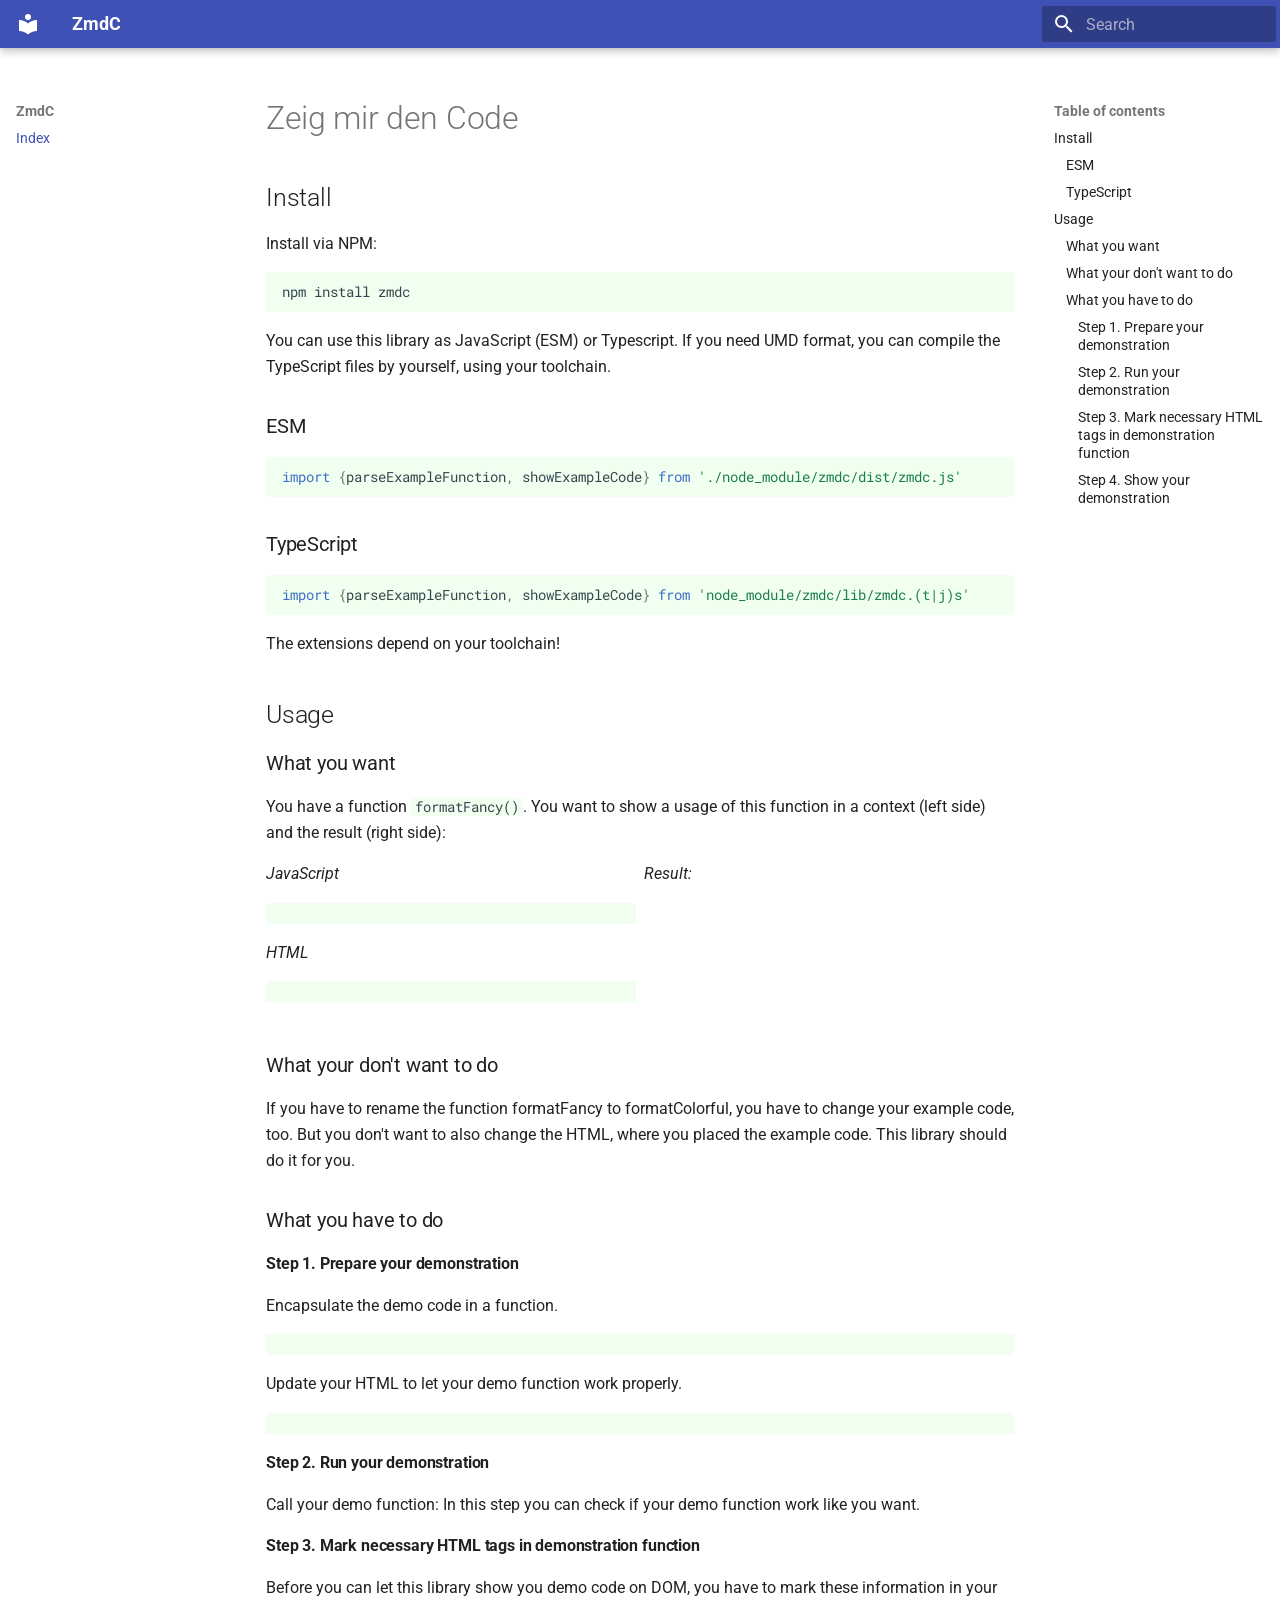
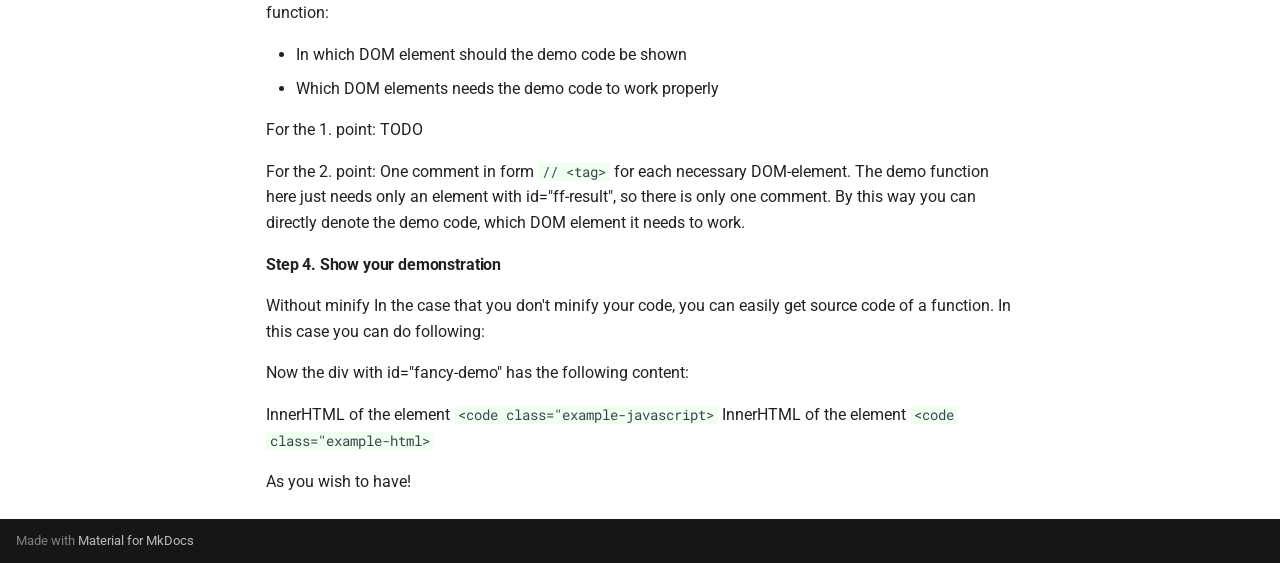
==== index.html @ 742b4454 "auto commit" ====
<!doctype html>
<html lang="en" class="no-js">
  <head>
    
      <meta charset="utf-8">
      <meta name="viewport" content="width=device-width,initial-scale=1">
      
      
      
      
      
      
      <link rel="icon" href="favicon.svg">
      <meta name="generator" content="mkdocs-1.6.1, mkdocs-material-9.5.42">
    
    
      
        <title>ZmdC</title>
      
    
    
      <link rel="stylesheet" href="assets/stylesheets/main.0253249f.min.css">
      
      


    
    
      
    
    
      
        
        
        <link rel="preconnect" href="https://fonts.gstatic.com" crossorigin>
        <link rel="stylesheet" href="https://fonts.googleapis.com/css?family=Roboto:300,300i,400,400i,700,700i%7CRoboto+Mono:400,400i,700,700i&display=fallback">
        <style>:root{--md-text-font:"Roboto";--md-code-font:"Roboto Mono"}</style>
      
    
    
      <link rel="stylesheet" href="demo/demo.css">
    
      <link rel="stylesheet" href="static/extra.css">
    
    <script>__md_scope=new URL(".",location),__md_hash=e=>[...e].reduce(((e,_)=>(e<<5)-e+_.charCodeAt(0)),0),__md_get=(e,_=localStorage,t=__md_scope)=>JSON.parse(_.getItem(t.pathname+"."+e)),__md_set=(e,_,t=localStorage,a=__md_scope)=>{try{t.setItem(a.pathname+"."+e,JSON.stringify(_))}catch(e){}}</script>
    
      

    
    
    
  </head>
  
  
    <body dir="ltr">
  
    
    <input class="md-toggle" data-md-toggle="drawer" type="checkbox" id="__drawer" autocomplete="off">
    <input class="md-toggle" data-md-toggle="search" type="checkbox" id="__search" autocomplete="off">
    <label class="md-overlay" for="__drawer"></label>
    <div data-md-component="skip">
      
        
        <a href="#zeig-mir-den-code" class="md-skip">
          Skip to content
        </a>
      
    </div>
    <div data-md-component="announce">
      
    </div>
    
    
      

  

<header class="md-header md-header--shadow" data-md-component="header">
  <nav class="md-header__inner md-grid" aria-label="Header">
    <a href="." title="ZmdC" class="md-header__button md-logo" aria-label="ZmdC" data-md-component="logo">
      
  
  <svg xmlns="http://www.w3.org/2000/svg" viewBox="0 0 24 24"><path d="M12 8a3 3 0 0 0 3-3 3 3 0 0 0-3-3 3 3 0 0 0-3 3 3 3 0 0 0 3 3m0 3.54C9.64 9.35 6.5 8 3 8v11c3.5 0 6.64 1.35 9 3.54 2.36-2.19 5.5-3.54 9-3.54V8c-3.5 0-6.64 1.35-9 3.54"/></svg>

    </a>
    <label class="md-header__button md-icon" for="__drawer">
      
      <svg xmlns="http://www.w3.org/2000/svg" viewBox="0 0 24 24"><path d="M3 6h18v2H3zm0 5h18v2H3zm0 5h18v2H3z"/></svg>
    </label>
    <div class="md-header__title" data-md-component="header-title">
      <div class="md-header__ellipsis">
        <div class="md-header__topic">
          <span class="md-ellipsis">
            ZmdC
          </span>
        </div>
        <div class="md-header__topic" data-md-component="header-topic">
          <span class="md-ellipsis">
            
              Index
            
          </span>
        </div>
      </div>
    </div>
    
    
      <script>var palette=__md_get("__palette");if(palette&&palette.color){if("(prefers-color-scheme)"===palette.color.media){var media=matchMedia("(prefers-color-scheme: light)"),input=document.querySelector(media.matches?"[data-md-color-media='(prefers-color-scheme: light)']":"[data-md-color-media='(prefers-color-scheme: dark)']");palette.color.media=input.getAttribute("data-md-color-media"),palette.color.scheme=input.getAttribute("data-md-color-scheme"),palette.color.primary=input.getAttribute("data-md-color-primary"),palette.color.accent=input.getAttribute("data-md-color-accent")}for(var[key,value]of Object.entries(palette.color))document.body.setAttribute("data-md-color-"+key,value)}</script>
    
    
    
      <label class="md-header__button md-icon" for="__search">
        
        <svg xmlns="http://www.w3.org/2000/svg" viewBox="0 0 24 24"><path d="M9.5 3A6.5 6.5 0 0 1 16 9.5c0 1.61-.59 3.09-1.56 4.23l.27.27h.79l5 5-1.5 1.5-5-5v-.79l-.27-.27A6.52 6.52 0 0 1 9.5 16 6.5 6.5 0 0 1 3 9.5 6.5 6.5 0 0 1 9.5 3m0 2C7 5 5 7 5 9.5S7 14 9.5 14 14 12 14 9.5 12 5 9.5 5"/></svg>
      </label>
      <div class="md-search" data-md-component="search" role="dialog">
  <label class="md-search__overlay" for="__search"></label>
  <div class="md-search__inner" role="search">
    <form class="md-search__form" name="search">
      <input type="text" class="md-search__input" name="query" aria-label="Search" placeholder="Search" autocapitalize="off" autocorrect="off" autocomplete="off" spellcheck="false" data-md-component="search-query" required>
      <label class="md-search__icon md-icon" for="__search">
        
        <svg xmlns="http://www.w3.org/2000/svg" viewBox="0 0 24 24"><path d="M9.5 3A6.5 6.5 0 0 1 16 9.5c0 1.61-.59 3.09-1.56 4.23l.27.27h.79l5 5-1.5 1.5-5-5v-.79l-.27-.27A6.52 6.52 0 0 1 9.5 16 6.5 6.5 0 0 1 3 9.5 6.5 6.5 0 0 1 9.5 3m0 2C7 5 5 7 5 9.5S7 14 9.5 14 14 12 14 9.5 12 5 9.5 5"/></svg>
        
        <svg xmlns="http://www.w3.org/2000/svg" viewBox="0 0 24 24"><path d="M20 11v2H8l5.5 5.5-1.42 1.42L4.16 12l7.92-7.92L13.5 5.5 8 11z"/></svg>
      </label>
      <nav class="md-search__options" aria-label="Search">
        
        <button type="reset" class="md-search__icon md-icon" title="Clear" aria-label="Clear" tabindex="-1">
          
          <svg xmlns="http://www.w3.org/2000/svg" viewBox="0 0 24 24"><path d="M19 6.41 17.59 5 12 10.59 6.41 5 5 6.41 10.59 12 5 17.59 6.41 19 12 13.41 17.59 19 19 17.59 13.41 12z"/></svg>
        </button>
      </nav>
      
    </form>
    <div class="md-search__output">
      <div class="md-search__scrollwrap" tabindex="0" data-md-scrollfix>
        <div class="md-search-result" data-md-component="search-result">
          <div class="md-search-result__meta">
            Initializing search
          </div>
          <ol class="md-search-result__list" role="presentation"></ol>
        </div>
      </div>
    </div>
  </div>
</div>
    
    
  </nav>
  
</header>
    
    <div class="md-container" data-md-component="container">
      
      
        
          
        
      
      <main class="md-main" data-md-component="main">
        <div class="md-main__inner md-grid">
          
            
              
              <div class="md-sidebar md-sidebar--primary" data-md-component="sidebar" data-md-type="navigation" >
                <div class="md-sidebar__scrollwrap">
                  <div class="md-sidebar__inner">
                    



<nav class="md-nav md-nav--primary" aria-label="Navigation" data-md-level="0">
  <label class="md-nav__title" for="__drawer">
    <a href="." title="ZmdC" class="md-nav__button md-logo" aria-label="ZmdC" data-md-component="logo">
      
  
  <svg xmlns="http://www.w3.org/2000/svg" viewBox="0 0 24 24"><path d="M12 8a3 3 0 0 0 3-3 3 3 0 0 0-3-3 3 3 0 0 0-3 3 3 3 0 0 0 3 3m0 3.54C9.64 9.35 6.5 8 3 8v11c3.5 0 6.64 1.35 9 3.54 2.36-2.19 5.5-3.54 9-3.54V8c-3.5 0-6.64 1.35-9 3.54"/></svg>

    </a>
    ZmdC
  </label>
  
  <ul class="md-nav__list" data-md-scrollfix>
    
      
      
  
  
    
  
  
  
    <li class="md-nav__item md-nav__item--active">
      
      <input class="md-nav__toggle md-toggle" type="checkbox" id="__toc">
      
      
        
      
      
        <label class="md-nav__link md-nav__link--active" for="__toc">
          
  
  <span class="md-ellipsis">
    Index
  </span>
  

          <span class="md-nav__icon md-icon"></span>
        </label>
      
      <a href="." class="md-nav__link md-nav__link--active">
        
  
  <span class="md-ellipsis">
    Index
  </span>
  

      </a>
      
        

<nav class="md-nav md-nav--secondary" aria-label="Table of contents">
  
  
  
    
  
  
    <label class="md-nav__title" for="__toc">
      <span class="md-nav__icon md-icon"></span>
      Table of contents
    </label>
    <ul class="md-nav__list" data-md-component="toc" data-md-scrollfix>
      
        <li class="md-nav__item">
  <a href="#install" class="md-nav__link">
    <span class="md-ellipsis">
      Install
    </span>
  </a>
  
    <nav class="md-nav" aria-label="Install">
      <ul class="md-nav__list">
        
          <li class="md-nav__item">
  <a href="#esm" class="md-nav__link">
    <span class="md-ellipsis">
      ESM
    </span>
  </a>
  
</li>
        
          <li class="md-nav__item">
  <a href="#typescript" class="md-nav__link">
    <span class="md-ellipsis">
      TypeScript
    </span>
  </a>
  
</li>
        
      </ul>
    </nav>
  
</li>
      
        <li class="md-nav__item">
  <a href="#usage" class="md-nav__link">
    <span class="md-ellipsis">
      Usage
    </span>
  </a>
  
    <nav class="md-nav" aria-label="Usage">
      <ul class="md-nav__list">
        
          <li class="md-nav__item">
  <a href="#what-you-want" class="md-nav__link">
    <span class="md-ellipsis">
      What you want
    </span>
  </a>
  
</li>
        
          <li class="md-nav__item">
  <a href="#what-your-dont-want-to-do" class="md-nav__link">
    <span class="md-ellipsis">
      What your don't want to do
    </span>
  </a>
  
</li>
        
          <li class="md-nav__item">
  <a href="#what-you-have-to-do" class="md-nav__link">
    <span class="md-ellipsis">
      What you have to do
    </span>
  </a>
  
    <nav class="md-nav" aria-label="What you have to do">
      <ul class="md-nav__list">
        
          <li class="md-nav__item">
  <a href="#step-1-prepare-your-demonstration" class="md-nav__link">
    <span class="md-ellipsis">
      Step 1. Prepare your demonstration
    </span>
  </a>
  
</li>
        
          <li class="md-nav__item">
  <a href="#step-2-run-your-demonstration" class="md-nav__link">
    <span class="md-ellipsis">
      Step 2. Run your demonstration
    </span>
  </a>
  
</li>
        
          <li class="md-nav__item">
  <a href="#step-3-mark-necessary-html-tags-in-demonstration-function" class="md-nav__link">
    <span class="md-ellipsis">
      Step 3. Mark necessary HTML tags in demonstration function
    </span>
  </a>
  
</li>
        
          <li class="md-nav__item">
  <a href="#step-4-show-your-demonstration" class="md-nav__link">
    <span class="md-ellipsis">
      Step 4. Show your demonstration
    </span>
  </a>
  
</li>
        
      </ul>
    </nav>
  
</li>
        
      </ul>
    </nav>
  
</li>
      
    </ul>
  
</nav>
      
    </li>
  

    
  </ul>
</nav>
                  </div>
                </div>
              </div>
            
            
              
              <div class="md-sidebar md-sidebar--secondary" data-md-component="sidebar" data-md-type="toc" >
                <div class="md-sidebar__scrollwrap">
                  <div class="md-sidebar__inner">
                    

<nav class="md-nav md-nav--secondary" aria-label="Table of contents">
  
  
  
    
  
  
    <label class="md-nav__title" for="__toc">
      <span class="md-nav__icon md-icon"></span>
      Table of contents
    </label>
    <ul class="md-nav__list" data-md-component="toc" data-md-scrollfix>
      
        <li class="md-nav__item">
  <a href="#install" class="md-nav__link">
    <span class="md-ellipsis">
      Install
    </span>
  </a>
  
    <nav class="md-nav" aria-label="Install">
      <ul class="md-nav__list">
        
          <li class="md-nav__item">
  <a href="#esm" class="md-nav__link">
    <span class="md-ellipsis">
      ESM
    </span>
  </a>
  
</li>
        
          <li class="md-nav__item">
  <a href="#typescript" class="md-nav__link">
    <span class="md-ellipsis">
      TypeScript
    </span>
  </a>
  
</li>
        
      </ul>
    </nav>
  
</li>
      
        <li class="md-nav__item">
  <a href="#usage" class="md-nav__link">
    <span class="md-ellipsis">
      Usage
    </span>
  </a>
  
    <nav class="md-nav" aria-label="Usage">
      <ul class="md-nav__list">
        
          <li class="md-nav__item">
  <a href="#what-you-want" class="md-nav__link">
    <span class="md-ellipsis">
      What you want
    </span>
  </a>
  
</li>
        
          <li class="md-nav__item">
  <a href="#what-your-dont-want-to-do" class="md-nav__link">
    <span class="md-ellipsis">
      What your don't want to do
    </span>
  </a>
  
</li>
        
          <li class="md-nav__item">
  <a href="#what-you-have-to-do" class="md-nav__link">
    <span class="md-ellipsis">
      What you have to do
    </span>
  </a>
  
    <nav class="md-nav" aria-label="What you have to do">
      <ul class="md-nav__list">
        
          <li class="md-nav__item">
  <a href="#step-1-prepare-your-demonstration" class="md-nav__link">
    <span class="md-ellipsis">
      Step 1. Prepare your demonstration
    </span>
  </a>
  
</li>
        
          <li class="md-nav__item">
  <a href="#step-2-run-your-demonstration" class="md-nav__link">
    <span class="md-ellipsis">
      Step 2. Run your demonstration
    </span>
  </a>
  
</li>
        
          <li class="md-nav__item">
  <a href="#step-3-mark-necessary-html-tags-in-demonstration-function" class="md-nav__link">
    <span class="md-ellipsis">
      Step 3. Mark necessary HTML tags in demonstration function
    </span>
  </a>
  
</li>
        
          <li class="md-nav__item">
  <a href="#step-4-show-your-demonstration" class="md-nav__link">
    <span class="md-ellipsis">
      Step 4. Show your demonstration
    </span>
  </a>
  
</li>
        
      </ul>
    </nav>
  
</li>
        
      </ul>
    </nav>
  
</li>
      
    </ul>
  
</nav>
                  </div>
                </div>
              </div>
            
          
          
            <div class="md-content" data-md-component="content">
              <article class="md-content__inner md-typeset">
                
                  


<h1 id="zeig-mir-den-code">Zeig mir den Code<a class="headerlink" href="#zeig-mir-den-code" title="Permanent link">#</a></h1>
<h2 id="install">Install<a class="headerlink" href="#install" title="Permanent link">#</a></h2>
<p>Install via NPM:</p>
<div class="highlight"><pre><span></span><code><a id="__codelineno-0-1" name="__codelineno-0-1" href="#__codelineno-0-1"></a>npm<span class="w"> </span>install<span class="w"> </span>zmdc
</code></pre></div>
<p>You can use this library as JavaScript (ESM) or Typescript. 
If you need UMD format, you can compile the TypeScript files by yourself, using your toolchain.</p>
<h3 id="esm">ESM<a class="headerlink" href="#esm" title="Permanent link">#</a></h3>
<div class="highlight"><pre><span></span><code><a id="__codelineno-1-1" name="__codelineno-1-1" href="#__codelineno-1-1"></a><span class="k">import</span><span class="w"> </span><span class="p">{</span><span class="nx">parseExampleFunction</span><span class="p">,</span><span class="w"> </span><span class="nx">showExampleCode</span><span class="p">}</span><span class="w"> </span><span class="kr">from</span><span class="w"> </span><span class="s1">&#39;./node_module/zmdc/dist/zmdc.js&#39;</span>
</code></pre></div>
<h3 id="typescript">TypeScript<a class="headerlink" href="#typescript" title="Permanent link">#</a></h3>
<div class="highlight"><pre><span></span><code><a id="__codelineno-2-1" name="__codelineno-2-1" href="#__codelineno-2-1"></a><span class="k">import</span><span class="w"> </span><span class="p">{</span><span class="nx">parseExampleFunction</span><span class="p">,</span><span class="w"> </span><span class="nx">showExampleCode</span><span class="p">}</span><span class="w"> </span><span class="kr">from</span><span class="w"> </span><span class="s1">&#39;node_module/zmdc/lib/zmdc.(t|j)s&#39;</span>
</code></pre></div>
<p>The extensions depend on your toolchain!</p>
<h2 id="usage">Usage<a class="headerlink" href="#usage" title="Permanent link">#</a></h2>
<h3 id="what-you-want">What you want<a class="headerlink" href="#what-you-want" title="Permanent link">#</a></h3>
<p>You have a function <code>formatFancy()</code>. 
You want to show a usage of this function in a context (left side) and the result (right side):</p>
<div class="grid">
    <div id="fancy-demo">
        <i>JavaScript</i>
        <pre><code class="example-javascript language-javascript"></code></pre>
        <i>HTML</i>
        <pre><code class="example-html language-html"></code></pre>
    </div>
    <div>
        <i>Result:</i>
        <span id="ff-result"></span>
    </div>    
</div>

<h3 id="what-your-dont-want-to-do">What your don't want to do<a class="headerlink" href="#what-your-dont-want-to-do" title="Permanent link">#</a></h3>
<p>If you have to rename the function formatFancy to formatColorful, you have to change your example code, too. 
But you don't want to also change the HTML, where you placed the example code. 
This library should do it for you.</p>
<h3 id="what-you-have-to-do">What you have to do<a class="headerlink" href="#what-you-have-to-do" title="Permanent link">#</a></h3>
<h4 id="step-1-prepare-your-demonstration">Step 1. Prepare your demonstration<a class="headerlink" href="#step-1-prepare-your-demonstration" title="Permanent link">#</a></h4>
<div id="dem-encapsulate">
Encapsulate the demo code in a function.
<pre><code></code></pre>

Update your HTML to let your demo function work properly.
<pre><code></code></pre>
</div>

<h4 id="step-2-run-your-demonstration">Step 2. Run your demonstration<a class="headerlink" href="#step-2-run-your-demonstration" title="Permanent link">#</a></h4>
<p>Call your demo function:
In this step you can check if your demo function work like you want.</p>
<h4 id="step-3-mark-necessary-html-tags-in-demonstration-function">Step 3. Mark necessary HTML tags in demonstration function<a class="headerlink" href="#step-3-mark-necessary-html-tags-in-demonstration-function" title="Permanent link">#</a></h4>
<p>Before you can let this library show you demo code on DOM, you have to mark these information in your function:</p>
<ul>
<li>In which DOM element should the demo code be shown</li>
<li>Which DOM elements needs the demo code to work properly</li>
</ul>
<p>For the 1. point: TODO</p>
<p>For the 2. point: One comment in form <code>// &lt;tag&gt;</code> for each necessary DOM-element. 
The demo function here just needs only an element with id="ff-result", so there is only one comment. 
By this way you can directly denote the demo code, which DOM element it needs to work.</p>
<h4 id="step-4-show-your-demonstration">Step 4. Show your demonstration<a class="headerlink" href="#step-4-show-your-demonstration" title="Permanent link">#</a></h4>
<p>Without minify In the case that you don't minify your code, you can easily get source code of a function. In this case you can do following:</p>
<p>Now the div with id="fancy-demo" has the following content:</p>
<p>InnerHTML of the element <code>&lt;code class="example-javascript&gt;</code>
InnerHTML of the element <code>&lt;code class="example-html&gt;</code></p>
<p>As you wish to have!</p>
<script src="demo/index.js" type="module"></script>












                
              </article>
            </div>
          
          
<script>var target=document.getElementById(location.hash.slice(1));target&&target.name&&(target.checked=target.name.startsWith("__tabbed_"))</script>
        </div>
        
      </main>
      
        <footer class="md-footer">
  
  <div class="md-footer-meta md-typeset">
    <div class="md-footer-meta__inner md-grid">
      <div class="md-copyright">
  
  
    Made with
    <a href="https://squidfunk.github.io/mkdocs-material/" target="_blank" rel="noopener">
      Material for MkDocs
    </a>
  
</div>
      
    </div>
  </div>
</footer>
      
    </div>
    <div class="md-dialog" data-md-component="dialog">
      <div class="md-dialog__inner md-typeset"></div>
    </div>
    
    
    <script id="__config" type="application/json">{"base": ".", "features": ["navigation.indexes"], "search": "assets/javascripts/workers/search.6ce7567c.min.js", "translations": {"clipboard.copied": "Copied to clipboard", "clipboard.copy": "Copy to clipboard", "search.result.more.one": "1 more on this page", "search.result.more.other": "# more on this page", "search.result.none": "No matching documents", "search.result.one": "1 matching document", "search.result.other": "# matching documents", "search.result.placeholder": "Type to start searching", "search.result.term.missing": "Missing", "select.version": "Select version"}}</script>
    
    
      <script src="assets/javascripts/bundle.83f73b43.min.js"></script>
      
    
  </body>
</html>
---- assets/stylesheets/main.0253249f.min.css ----
@charset "UTF-8";html{-webkit-text-size-adjust:none;-moz-text-size-adjust:none;text-size-adjust:none;box-sizing:border-box}*,:after,:before{box-sizing:inherit}@media (prefers-reduced-motion){*,:after,:before{transition:none!important}}body{margin:0}a,button,input,label{-webkit-tap-highlight-color:transparent}a{color:inherit;text-decoration:none}hr{border:0;box-sizing:initial;display:block;height:.05rem;overflow:visible;padding:0}small{font-size:80%}sub,sup{line-height:1em}img{border-style:none}table{border-collapse:initial;border-spacing:0}td,th{font-weight:400;vertical-align:top}button{background:#0000;border:0;font-family:inherit;font-size:inherit;margin:0;padding:0}input{border:0;outline:none}:root{--md-primary-fg-color:#4051b5;--md-primary-fg-color--light:#5d6cc0;--md-primary-fg-color--dark:#303fa1;--md-primary-bg-color:#fff;--md-primary-bg-color--light:#ffffffb3;--md-accent-fg-color:#526cfe;--md-accent-fg-color--transparent:#526cfe1a;--md-accent-bg-color:#fff;--md-accent-bg-color--light:#ffffffb3}[data-md-color-scheme=default]{color-scheme:light}[data-md-color-scheme=default] img[src$="#gh-dark-mode-only"],[data-md-color-scheme=default] img[src$="#only-dark"]{display:none}:root,[data-md-color-scheme=default]{--md-hue:225deg;--md-default-fg-color:#000000de;--md-default-fg-color--light:#0000008a;--md-default-fg-color--lighter:#00000052;--md-default-fg-color--lightest:#00000012;--md-default-bg-color:#fff;--md-default-bg-color--light:#ffffffb3;--md-default-bg-color--lighter:#ffffff4d;--md-default-bg-color--lightest:#ffffff1f;--md-code-fg-color:#36464e;--md-code-bg-color:#f5f5f5;--md-code-hl-color:#4287ff;--md-code-hl-color--light:#4287ff1a;--md-code-hl-number-color:#d52a2a;--md-code-hl-special-color:#db1457;--md-code-hl-function-color:#a846b9;--md-code-hl-constant-color:#6e59d9;--md-code-hl-keyword-color:#3f6ec6;--md-code-hl-string-color:#1c7d4d;--md-code-hl-name-color:var(--md-code-fg-color);--md-code-hl-operator-color:var(--md-default-fg-color--light);--md-code-hl-punctuation-color:var(--md-default-fg-color--light);--md-code-hl-comment-color:var(--md-default-fg-color--light);--md-code-hl-generic-color:var(--md-default-fg-color--light);--md-code-hl-variable-color:var(--md-default-fg-color--light);--md-typeset-color:var(--md-default-fg-color);--md-typeset-a-color:var(--md-primary-fg-color);--md-typeset-del-color:#f5503d26;--md-typeset-ins-color:#0bd57026;--md-typeset-kbd-color:#fafafa;--md-typeset-kbd-accent-color:#fff;--md-typeset-kbd-border-color:#b8b8b8;--md-typeset-mark-color:#ffff0080;--md-typeset-table-color:#0000001f;--md-typeset-table-color--light:rgba(0,0,0,.035);--md-admonition-fg-color:var(--md-default-fg-color);--md-admonition-bg-color:var(--md-default-bg-color);--md-warning-fg-color:#000000de;--md-warning-bg-color:#ff9;--md-footer-fg-color:#fff;--md-footer-fg-color--light:#ffffffb3;--md-footer-fg-color--lighter:#ffffff73;--md-footer-bg-color:#000000de;--md-footer-bg-color--dark:#00000052;--md-shadow-z1:0 0.2rem 0.5rem #0000000d,0 0 0.05rem #0000001a;--md-shadow-z2:0 0.2rem 0.5rem #0000001a,0 0 0.05rem #00000040;--md-shadow-z3:0 0.2rem 0.5rem #0003,0 0 0.05rem #00000059}.md-icon svg{fill:currentcolor;display:block;height:1.2rem;width:1.2rem}body{-webkit-font-smoothing:antialiased;-moz-osx-font-smoothing:grayscale;--md-text-font-family:var(--md-text-font,_),-apple-system,BlinkMacSystemFont,Helvetica,Arial,sans-serif;--md-code-font-family:var(--md-code-font,_),SFMono-Regular,Consolas,Menlo,monospace}aside,body,input{font-feature-settings:"kern","liga";color:var(--md-typeset-color);font-family:var(--md-text-font-family)}code,kbd,pre{font-feature-settings:"kern";font-family:var(--md-code-font-family)}:root{--md-typeset-table-sort-icon:url('data:image/svg+xml;charset=utf-8,<svg xmlns="http://www.w3.org/2000/svg" viewBox="0 0 24 24"><path d="m18 21-4-4h3V7h-3l4-4 4 4h-3v10h3M2 19v-2h10v2M2 13v-2h7v2M2 7V5h4v2z"/></svg>');--md-typeset-table-sort-icon--asc:url('data:image/svg+xml;charset=utf-8,<svg xmlns="http://www.w3.org/2000/svg" viewBox="0 0 24 24"><path d="M19 17h3l-4 4-4-4h3V3h2M2 17h10v2H2M6 5v2H2V5m0 6h7v2H2z"/></svg>');--md-typeset-table-sort-icon--desc:url('data:image/svg+xml;charset=utf-8,<svg xmlns="http://www.w3.org/2000/svg" viewBox="0 0 24 24"><path d="M19 7h3l-4-4-4 4h3v14h2M2 17h10v2H2M6 5v2H2V5m0 6h7v2H2z"/></svg>')}.md-typeset{-webkit-print-color-adjust:exact;color-adjust:exact;font-size:.8rem;line-height:1.6}@media print{.md-typeset{font-size:.68rem}}.md-typeset blockquote,.md-typeset dl,.md-typeset figure,.md-typeset ol,.md-typeset pre,.md-typeset ul{margin-bottom:1em;margin-top:1em}.md-typeset h1{color:var(--md-default-fg-color--light);font-size:2em;line-height:1.3;margin:0 0 1.25em}.md-typeset h1,.md-typeset h2{font-weight:300;letter-spacing:-.01em}.md-typeset h2{font-size:1.5625em;line-height:1.4;margin:1.6em 0 .64em}.md-typeset h3{font-size:1.25em;font-weight:400;letter-spacing:-.01em;line-height:1.5;margin:1.6em 0 .8em}.md-typeset h2+h3{margin-top:.8em}.md-typeset h4{font-weight:700;letter-spacing:-.01em;margin:1em 0}.md-typeset h5,.md-typeset h6{color:var(--md-default-fg-color--light);font-size:.8em;font-weight:700;letter-spacing:-.01em;margin:1.25em 0}.md-typeset h5{text-transform:uppercase}.md-typeset hr{border-bottom:.05rem solid var(--md-default-fg-color--lightest);display:flow-root;margin:1.5em 0}.md-typeset a{color:var(--md-typeset-a-color);word-break:break-word}.md-typeset a,.md-typeset a:before{transition:color 125ms}.md-typeset a:focus,.md-typeset a:hover{color:var(--md-accent-fg-color)}.md-typeset a:focus code,.md-typeset a:hover code{background-color:var(--md-accent-fg-color--transparent)}.md-typeset a code{color:currentcolor;transition:background-color 125ms}.md-typeset a.focus-visible{outline-color:var(--md-accent-fg-color);outline-offset:.2rem}.md-typeset code,.md-typeset kbd,.md-typeset pre{color:var(--md-code-fg-color);direction:ltr;font-variant-ligatures:none}@media print{.md-typeset code,.md-typeset kbd,.md-typeset pre{white-space:pre-wrap}}.md-typeset code{background-color:var(--md-code-bg-color);border-radius:.1rem;-webkit-box-decoration-break:clone;box-decoration-break:clone;font-size:.85em;padding:0 .2941176471em;word-break:break-word}.md-typeset code:not(.focus-visible){-webkit-tap-highlight-color:transparent;outline:none}.md-typeset pre{display:flow-root;line-height:1.4;position:relative}.md-typeset pre>code{-webkit-box-decoration-break:slice;box-decoration-break:slice;box-shadow:none;display:block;margin:0;outline-color:var(--md-accent-fg-color);overflow:auto;padding:.7720588235em 1.1764705882em;scrollbar-color:var(--md-default-fg-color--lighter) #0000;scrollbar-width:thin;touch-action:auto;word-break:normal}.md-typeset pre>code:hover{scrollbar-color:var(--md-accent-fg-color) #0000}.md-typeset pre>code::-webkit-scrollbar{height:.2rem;width:.2rem}.md-typeset pre>code::-webkit-scrollbar-thumb{background-color:var(--md-default-fg-color--lighter)}.md-typeset pre>code::-webkit-scrollbar-thumb:hover{background-color:var(--md-accent-fg-color)}.md-typeset kbd{background-color:var(--md-typeset-kbd-color);border-radius:.1rem;box-shadow:0 .1rem 0 .05rem var(--md-typeset-kbd-border-color),0 .1rem 0 var(--md-typeset-kbd-border-color),0 -.1rem .2rem var(--md-typeset-kbd-accent-color) inset;color:var(--md-default-fg-color);display:inline-block;font-size:.75em;padding:0 .6666666667em;vertical-align:text-top;word-break:break-word}.md-typeset mark{background-color:var(--md-typeset-mark-color);-webkit-box-decoration-break:clone;box-decoration-break:clone;color:inherit;word-break:break-word}.md-typeset abbr{border-bottom:.05rem dotted var(--md-default-fg-color--light);cursor:help;text-decoration:none}.md-typeset small{opacity:.75}[dir=ltr] .md-typeset sub,[dir=ltr] .md-typeset sup{margin-left:.078125em}[dir=rtl] .md-typeset sub,[dir=rtl] .md-typeset sup{margin-right:.078125em}[dir=ltr] .md-typeset blockquote{padding-left:.6rem}[dir=rtl] .md-typeset blockquote{padding-right:.6rem}[dir=ltr] .md-typeset blockquote{border-left:.2rem solid var(--md-default-fg-color--lighter)}[dir=rtl] .md-typeset blockquote{border-right:.2rem solid var(--md-default-fg-color--lighter)}.md-typeset blockquote{color:var(--md-default-fg-color--light);margin-left:0;margin-right:0}.md-typeset ul{list-style-type:disc}.md-typeset ul[type]{list-style-type:revert-layer}[dir=ltr] .md-typeset ol,[dir=ltr] .md-typeset ul{margin-left:.625em}[dir=rtl] .md-typeset ol,[dir=rtl] .md-typeset ul{margin-right:.625em}.md-typeset ol,.md-typeset ul{padding:0}.md-typeset ol:not([hidden]),.md-typeset ul:not([hidden]){display:flow-root}.md-typeset ol ol,.md-typeset ul ol{list-style-type:lower-alpha}.md-typeset ol ol ol,.md-typeset ul ol ol{list-style-type:lower-roman}.md-typeset ol ol ol ol,.md-typeset ul ol ol ol{list-style-type:upper-alpha}.md-typeset ol ol ol ol ol,.md-typeset ul ol ol ol ol{list-style-type:upper-roman}.md-typeset ol[type],.md-typeset ul[type]{list-style-type:revert-layer}[dir=ltr] .md-typeset ol li,[dir=ltr] .md-typeset ul li{margin-left:1.25em}[dir=rtl] .md-typeset ol li,[dir=rtl] .md-typeset ul li{margin-right:1.25em}.md-typeset ol li,.md-typeset ul li{margin-bottom:.5em}.md-typeset ol li blockquote,.md-typeset ol li p,.md-typeset ul li blockquote,.md-typeset ul li p{margin:.5em 0}.md-typeset ol li:last-child,.md-typeset ul li:last-child{margin-bottom:0}[dir=ltr] .md-typeset ol li ol,[dir=ltr] .md-typeset ol li ul,[dir=ltr] .md-typeset ul li ol,[dir=ltr] .md-typeset ul li ul{margin-left:.625em}[dir=rtl] .md-typeset ol li ol,[dir=rtl] .md-typeset ol li ul,[dir=rtl] .md-typeset ul li ol,[dir=rtl] .md-typeset ul li ul{margin-right:.625em}.md-typeset ol li ol,.md-typeset ol li ul,.md-typeset ul li ol,.md-typeset ul li ul{margin-bottom:.5em;margin-top:.5em}[dir=ltr] .md-typeset dd{margin-left:1.875em}[dir=rtl] .md-typeset dd{margin-right:1.875em}.md-typeset dd{margin-bottom:1.5em;margin-top:1em}.md-typeset img,.md-typeset svg,.md-typeset video{height:auto;max-width:100%}.md-typeset img[align=left]{margin:1em 1em 1em 0}.md-typeset img[align=right]{margin:1em 0 1em 1em}.md-typeset img[align]:only-child{margin-top:0}.md-typeset figure{display:flow-root;margin:1em auto;max-width:100%;text-align:center;width:-moz-fit-content;width:fit-content}.md-typeset figure img{display:block;margin:0 auto}.md-typeset figcaption{font-style:italic;margin:1em auto;max-width:24rem}.md-typeset iframe{max-width:100%}.md-typeset table:not([class]){background-color:var(--md-default-bg-color);border:.05rem solid var(--md-typeset-table-color);border-radius:.1rem;display:inline-block;font-size:.64rem;max-width:100%;overflow:auto;touch-action:auto}@media print{.md-typeset table:not([class]){display:table}}.md-typeset table:not([class])+*{margin-top:1.5em}.md-typeset table:not([class]) td>:first-child,.md-typeset table:not([class]) th>:first-child{margin-top:0}.md-typeset table:not([class]) td>:last-child,.md-typeset table:not([class]) th>:last-child{margin-bottom:0}.md-typeset table:not([class]) td:not([align]),.md-typeset table:not([class]) th:not([align]){text-align:left}[dir=rtl] .md-typeset table:not([class]) td:not([align]),[dir=rtl] .md-typeset table:not([class]) th:not([align]){text-align:right}.md-typeset table:not([class]) th{font-weight:700;min-width:5rem;padding:.9375em 1.25em;vertical-align:top}.md-typeset table:not([class]) td{border-top:.05rem solid var(--md-typeset-table-color);padding:.9375em 1.25em;vertical-align:top}.md-typeset table:not([class]) tbody tr{transition:background-color 125ms}.md-typeset table:not([class]) tbody tr:hover{background-color:var(--md-typeset-table-color--light);box-shadow:0 .05rem 0 var(--md-default-bg-color) inset}.md-typeset table:not([class]) a{word-break:normal}.md-typeset table th[role=columnheader]{cursor:pointer}[dir=ltr] .md-typeset table th[role=columnheader]:after{margin-left:.5em}[dir=rtl] .md-typeset table th[role=columnheader]:after{margin-right:.5em}.md-typeset table th[role=columnheader]:after{content:"";display:inline-block;height:1.2em;-webkit-mask-image:var(--md-typeset-table-sort-icon);mask-image:var(--md-typeset-table-sort-icon);-webkit-mask-repeat:no-repeat;mask-repeat:no-repeat;-webkit-mask-size:contain;mask-size:contain;transition:background-color 125ms;vertical-align:text-bottom;width:1.2em}.md-typeset table th[role=columnheader]:hover:after{background-color:var(--md-default-fg-color--lighter)}.md-typeset table th[role=columnheader][aria-sort=ascending]:after{background-color:var(--md-default-fg-color--light);-webkit-mask-image:var(--md-typeset-table-sort-icon--asc);mask-image:var(--md-typeset-table-sort-icon--asc)}.md-typeset table th[role=columnheader][aria-sort=descending]:after{background-color:var(--md-default-fg-color--light);-webkit-mask-image:var(--md-typeset-table-sort-icon--desc);mask-image:var(--md-typeset-table-sort-icon--desc)}.md-typeset__scrollwrap{margin:1em -.8rem;overflow-x:auto;touch-action:auto}.md-typeset__table{display:inline-block;margin-bottom:.5em;padding:0 .8rem}@media print{.md-typeset__table{display:block}}html .md-typeset__table table{display:table;margin:0;overflow:hidden;width:100%}@media screen and (max-width:44.984375em){.md-content__inner>pre{margin:1em -.8rem}.md-content__inner>pre code{border-radius:0}}.md-typeset .md-author{border-radius:100%;display:block;flex-shrink:0;height:1.6rem;overflow:hidden;position:relative;transition:color 125ms,transform 125ms;width:1.6rem}.md-typeset .md-author img{display:block}.md-typeset .md-author--more{background:var(--md-default-fg-color--lightest);color:var(--md-default-fg-color--lighter);font-size:.6rem;font-weight:700;line-height:1.6rem;text-align:center}.md-typeset .md-author--long{height:2.4rem;width:2.4rem}.md-typeset a.md-author{transform:scale(1)}.md-typeset a.md-author img{border-radius:100%;filter:grayscale(100%) opacity(75%);transition:filter 125ms}.md-typeset a.md-author:focus,.md-typeset a.md-author:hover{transform:scale(1.1);z-index:1}.md-typeset a.md-author:focus img,.md-typeset a.md-author:hover img{filter:grayscale(0)}.md-banner{background-color:var(--md-footer-bg-color);color:var(--md-footer-fg-color);overflow:auto}@media print{.md-banner{display:none}}.md-banner--warning{background-color:var(--md-warning-bg-color);color:var(--md-warning-fg-color)}.md-banner__inner{font-size:.7rem;margin:.6rem auto;padding:0 .8rem}[dir=ltr] .md-banner__button{float:right}[dir=rtl] .md-banner__button{float:left}.md-banner__button{color:inherit;cursor:pointer;transition:opacity .25s}.no-js .md-banner__button{display:none}.md-banner__button:hover{opacity:.7}html{font-size:125%;height:100%;overflow-x:hidden}@media screen and (min-width:100em){html{font-size:137.5%}}@media screen and (min-width:125em){html{font-size:150%}}body{background-color:var(--md-default-bg-color);display:flex;flex-direction:column;font-size:.5rem;min-height:100%;position:relative;width:100%}@media print{body{display:block}}@media screen and (max-width:59.984375em){body[data-md-scrolllock]{position:fixed}}.md-grid{margin-left:auto;margin-right:auto;max-width:61rem}.md-container{display:flex;flex-direction:column;flex-grow:1}@media print{.md-container{display:block}}.md-main{flex-grow:1}.md-main__inner{display:flex;height:100%;margin-top:1.5rem}.md-ellipsis{overflow:hidden;text-overflow:ellipsis}.md-toggle{display:none}.md-option{height:0;opacity:0;position:absolute;width:0}.md-option:checked+label:not([hidden]){display:block}.md-option.focus-visible+label{outline-color:var(--md-accent-fg-color);outline-style:auto}.md-skip{background-color:var(--md-default-fg-color);border-radius:.1rem;color:var(--md-default-bg-color);font-size:.64rem;margin:.5rem;opacity:0;outline-color:var(--md-accent-fg-color);padding:.3rem .5rem;position:fixed;transform:translateY(.4rem);z-index:-1}.md-skip:focus{opacity:1;transform:translateY(0);transition:transform .25s cubic-bezier(.4,0,.2,1),opacity 175ms 75ms;z-index:10}@page{margin:25mm}:root{--md-clipboard-icon:url('data:image/svg+xml;charset=utf-8,<svg xmlns="http://www.w3.org/2000/svg" viewBox="0 0 24 24"><path d="M19 21H8V7h11m0-2H8a2 2 0 0 0-2 2v14a2 2 0 0 0 2 2h11a2 2 0 0 0 2-2V7a2 2 0 0 0-2-2m-3-4H4a2 2 0 0 0-2 2v14h2V3h12z"/></svg>')}.md-clipboard{border-radius:.1rem;color:var(--md-default-fg-color--lightest);cursor:pointer;height:1.5em;outline-color:var(--md-accent-fg-color);outline-offset:.1rem;position:absolute;right:.5em;top:.5em;transition:color .25s;width:1.5em;z-index:1}@media print{.md-clipboard{display:none}}.md-clipboard:not(.focus-visible){-webkit-tap-highlight-color:transparent;outline:none}:hover>.md-clipboard{color:var(--md-default-fg-color--light)}.md-clipboard:focus,.md-clipboard:hover{color:var(--md-accent-fg-color)}.md-clipboard:after{background-color:currentcolor;content:"";display:block;height:1.125em;margin:0 auto;-webkit-mask-image:var(--md-clipboard-icon);mask-image:var(--md-clipboard-icon);-webkit-mask-position:center;mask-position:center;-webkit-mask-repeat:no-repeat;mask-repeat:no-repeat;-webkit-mask-size:contain;mask-size:contain;width:1.125em}.md-clipboard--inline{cursor:pointer}.md-clipboard--inline code{transition:color .25s,background-color .25s}.md-clipboard--inline:focus code,.md-clipboard--inline:hover code{background-color:var(--md-accent-fg-color--transparent);color:var(--md-accent-fg-color)}.md-typeset .md-code__content{display:grid}@keyframes consent{0%{opacity:0;transform:translateY(100%)}to{opacity:1;transform:translateY(0)}}@keyframes overlay{0%{opacity:0}to{opacity:1}}.md-consent__overlay{animation:overlay .25s both;-webkit-backdrop-filter:blur(.1rem);backdrop-filter:blur(.1rem);background-color:#0000008a;height:100%;opacity:1;position:fixed;top:0;width:100%;z-index:5}.md-consent__inner{animation:consent .5s cubic-bezier(.1,.7,.1,1) both;background-color:var(--md-default-bg-color);border:0;border-radius:.1rem;bottom:0;box-shadow:0 0 .2rem #0000001a,0 .2rem .4rem #0003;max-height:100%;overflow:auto;padding:0;position:fixed;width:100%;z-index:5}.md-consent__form{padding:.8rem}.md-consent__settings{display:none;margin:1em 0}input:checked+.md-consent__settings{display:block}.md-consent__controls{margin-bottom:.8rem}.md-typeset .md-consent__controls .md-button{display:inline}@media screen and (max-width:44.984375em){.md-typeset .md-consent__controls .md-button{display:block;margin-top:.4rem;text-align:center;width:100%}}.md-consent label{cursor:pointer}.md-content{flex-grow:1;min-width:0}.md-content__inner{margin:0 .8rem 1.2rem;padding-top:.6rem}@media screen and (min-width:76.25em){[dir=ltr] .md-sidebar--primary:not([hidden])~.md-content>.md-content__inner{margin-left:1.2rem}[dir=ltr] .md-sidebar--secondary:not([hidden])~.md-content>.md-content__inner,[dir=rtl] .md-sidebar--primary:not([hidden])~.md-content>.md-content__inner{margin-right:1.2rem}[dir=rtl] .md-sidebar--secondary:not([hidden])~.md-content>.md-content__inner{margin-left:1.2rem}}.md-content__inner:before{content:"";display:block;height:.4rem}.md-content__inner>:last-child{margin-bottom:0}[dir=ltr] .md-content__button{float:right}[dir=rtl] .md-content__button{float:left}[dir=ltr] .md-content__button{margin-left:.4rem}[dir=rtl] .md-content__button{margin-right:.4rem}.md-content__button{margin:.4rem 0;padding:0}@media print{.md-content__button{display:none}}.md-typeset .md-content__button{color:var(--md-default-fg-color--lighter)}.md-content__button svg{display:inline;vertical-align:top}[dir=rtl] .md-content__button svg{transform:scaleX(-1)}[dir=ltr] .md-dialog{right:.8rem}[dir=rtl] .md-dialog{left:.8rem}.md-dialog{background-color:var(--md-default-fg-color);border-radius:.1rem;bottom:.8rem;box-shadow:var(--md-shadow-z3);min-width:11.1rem;opacity:0;padding:.4rem .6rem;pointer-events:none;position:fixed;transform:translateY(100%);transition:transform 0ms .4s,opacity .4s;z-index:4}@media print{.md-dialog{display:none}}.md-dialog--active{opacity:1;pointer-events:auto;transform:translateY(0);transition:transform .4s cubic-bezier(.075,.85,.175,1),opacity .4s}.md-dialog__inner{color:var(--md-default-bg-color);font-size:.7rem}.md-feedback{margin:2em 0 1em;text-align:center}.md-feedback fieldset{border:none;margin:0;padding:0}.md-feedback__title{font-weight:700;margin:1em auto}.md-feedback__inner{position:relative}.md-feedback__list{display:flex;flex-wrap:wrap;place-content:baseline center;position:relative}.md-feedback__list:hover .md-icon:not(:disabled){color:var(--md-default-fg-color--lighter)}:disabled .md-feedback__list{min-height:1.8rem}.md-feedback__icon{color:var(--md-default-fg-color--light);cursor:pointer;flex-shrink:0;margin:0 .1rem;transition:color 125ms}.md-feedback__icon:not(:disabled).md-icon:hover{color:var(--md-accent-fg-color)}.md-feedback__icon:disabled{color:var(--md-default-fg-color--lightest);pointer-events:none}.md-feedback__note{opacity:0;position:relative;transform:translateY(.4rem);transition:transform .4s cubic-bezier(.1,.7,.1,1),opacity .15s}.md-feedback__note>*{margin:0 auto;max-width:16rem}:disabled .md-feedback__note{opacity:1;transform:translateY(0)}@media print{.md-feedback{display:none}}.md-footer{background-color:var(--md-footer-bg-color);color:var(--md-footer-fg-color)}@media print{.md-footer{display:none}}.md-footer__inner{justify-content:space-between;overflow:auto;padding:.2rem}.md-footer__inner:not([hidden]){display:flex}.md-footer__link{align-items:end;display:flex;flex-grow:0.01;margin-bottom:.4rem;margin-top:1rem;max-width:100%;outline-color:var(--md-accent-fg-color);overflow:hidden;transition:opacity .25s}.md-footer__link:focus,.md-footer__link:hover{opacity:.7}[dir=rtl] .md-footer__link svg{transform:scaleX(-1)}@media screen and (max-width:44.984375em){.md-footer__link--prev{flex-shrink:0}.md-footer__link--prev .md-footer__title{display:none}}[dir=ltr] .md-footer__link--next{margin-left:auto}[dir=rtl] .md-footer__link--next{margin-right:auto}.md-footer__link--next{text-align:right}[dir=rtl] .md-footer__link--next{text-align:left}.md-footer__title{flex-grow:1;font-size:.9rem;margin-bottom:.7rem;max-width:calc(100% - 2.4rem);padding:0 1rem;white-space:nowrap}.md-footer__button{margin:.2rem;padding:.4rem}.md-footer__direction{font-size:.64rem;opacity:.7}.md-footer-meta{background-color:var(--md-footer-bg-color--dark)}.md-footer-meta__inner{display:flex;flex-wrap:wrap;justify-content:space-between;padding:.2rem}html .md-footer-meta.md-typeset a{color:var(--md-footer-fg-color--light)}html .md-footer-meta.md-typeset a:focus,html .md-footer-meta.md-typeset a:hover{color:var(--md-footer-fg-color)}.md-copyright{color:var(--md-footer-fg-color--lighter);font-size:.64rem;margin:auto .6rem;padding:.4rem 0;width:100%}@media screen and (min-width:45em){.md-copyright{width:auto}}.md-copyright__highlight{color:var(--md-footer-fg-color--light)}.md-social{display:inline-flex;gap:.2rem;margin:0 .4rem;padding:.2rem 0 .6rem}@media screen and (min-width:45em){.md-social{padding:.6rem 0}}.md-social__link{display:inline-block;height:1.6rem;text-align:center;width:1.6rem}.md-social__link:before{line-height:1.9}.md-social__link svg{fill:currentcolor;max-height:.8rem;vertical-align:-25%}.md-typeset .md-button{border:.1rem solid;border-radius:.1rem;color:var(--md-primary-fg-color);cursor:pointer;display:inline-block;font-weight:700;padding:.625em 2em;transition:color 125ms,background-color 125ms,border-color 125ms}.md-typeset .md-button--primary{background-color:var(--md-primary-fg-color);border-color:var(--md-primary-fg-color);color:var(--md-primary-bg-color)}.md-typeset .md-button:focus,.md-typeset .md-button:hover{background-color:var(--md-accent-fg-color);border-color:var(--md-accent-fg-color);color:var(--md-accent-bg-color)}[dir=ltr] .md-typeset .md-input{border-top-left-radius:.1rem}[dir=ltr] .md-typeset .md-input,[dir=rtl] .md-typeset .md-input{border-top-right-radius:.1rem}[dir=rtl] .md-typeset .md-input{border-top-left-radius:.1rem}.md-typeset .md-input{border-bottom:.1rem solid var(--md-default-fg-color--lighter);box-shadow:var(--md-shadow-z1);font-size:.8rem;height:1.8rem;padding:0 .6rem;transition:border .25s,box-shadow .25s}.md-typeset .md-input:focus,.md-typeset .md-input:hover{border-bottom-color:var(--md-accent-fg-color);box-shadow:var(--md-shadow-z2)}.md-typeset .md-input--stretch{width:100%}.md-header{background-color:var(--md-primary-fg-color);box-shadow:0 0 .2rem #0000,0 .2rem .4rem #0000;color:var(--md-primary-bg-color);display:block;left:0;position:sticky;right:0;top:0;z-index:4}@media print{.md-header{display:none}}.md-header[hidden]{transform:translateY(-100%);transition:transform .25s cubic-bezier(.8,0,.6,1),box-shadow .25s}.md-header--shadow{box-shadow:0 0 .2rem #0000001a,0 .2rem .4rem #0003;transition:transform .25s cubic-bezier(.1,.7,.1,1),box-shadow .25s}.md-header__inner{align-items:center;display:flex;padding:0 .2rem}.md-header__button{color:currentcolor;cursor:pointer;margin:.2rem;outline-color:var(--md-accent-fg-color);padding:.4rem;position:relative;transition:opacity .25s;vertical-align:middle;z-index:1}.md-header__button:hover{opacity:.7}.md-header__button:not([hidden]){display:inline-block}.md-header__button:not(.focus-visible){-webkit-tap-highlight-color:transparent;outline:none}.md-header__button.md-logo{margin:.2rem;padding:.4rem}@media screen and (max-width:76.234375em){.md-header__button.md-logo{display:none}}.md-header__button.md-logo img,.md-header__button.md-logo svg{fill:currentcolor;display:block;height:1.2rem;width:auto}@media screen and (min-width:60em){.md-header__button[for=__search]{display:none}}.no-js .md-header__button[for=__search]{display:none}[dir=rtl] .md-header__button[for=__search] svg{transform:scaleX(-1)}@media screen and (min-width:76.25em){.md-header__button[for=__drawer]{display:none}}.md-header__topic{display:flex;max-width:100%;position:absolute;transition:transform .4s cubic-bezier(.1,.7,.1,1),opacity .15s;white-space:nowrap}.md-header__topic+.md-header__topic{opacity:0;pointer-events:none;transform:translateX(1.25rem);transition:transform .4s cubic-bezier(1,.7,.1,.1),opacity .15s;z-index:-1}[dir=rtl] .md-header__topic+.md-header__topic{transform:translateX(-1.25rem)}.md-header__topic:first-child{font-weight:700}[dir=ltr] .md-header__title{margin-left:1rem;margin-right:.4rem}[dir=rtl] .md-header__title{margin-left:.4rem;margin-right:1rem}.md-header__title{flex-grow:1;font-size:.9rem;height:2.4rem;line-height:2.4rem}.md-header__title--active .md-header__topic{opacity:0;pointer-events:none;transform:translateX(-1.25rem);transition:transform .4s cubic-bezier(1,.7,.1,.1),opacity .15s;z-index:-1}[dir=rtl] .md-header__title--active .md-header__topic{transform:translateX(1.25rem)}.md-header__title--active .md-header__topic+.md-header__topic{opacity:1;pointer-events:auto;transform:translateX(0);transition:transform .4s cubic-bezier(.1,.7,.1,1),opacity .15s;z-index:0}.md-header__title>.md-header__ellipsis{height:100%;position:relative;width:100%}.md-header__option{display:flex;flex-shrink:0;max-width:100%;transition:max-width 0ms .25s,opacity .25s .25s;white-space:nowrap}[data-md-toggle=search]:checked~.md-header .md-header__option{max-width:0;opacity:0;transition:max-width 0ms,opacity 0ms}.md-header__option>input{bottom:0}.md-header__source{display:none}@media screen and (min-width:60em){[dir=ltr] .md-header__source{margin-left:1rem}[dir=rtl] .md-header__source{margin-right:1rem}.md-header__source{display:block;max-width:11.7rem;width:11.7rem}}@media screen and (min-width:76.25em){[dir=ltr] .md-header__source{margin-left:1.4rem}[dir=rtl] .md-header__source{margin-right:1.4rem}}.md-meta{color:var(--md-default-fg-color--light);font-size:.7rem;line-height:1.3}.md-meta__list{display:inline-flex;flex-wrap:wrap;list-style:none;margin:0;padding:0}.md-meta__item:not(:last-child):after{content:"·";margin-left:.2rem;margin-right:.2rem}.md-meta__link{color:var(--md-typeset-a-color)}.md-meta__link:focus,.md-meta__link:hover{color:var(--md-accent-fg-color)}.md-draft{background-color:#ff1744;border-radius:.125em;color:#fff;display:inline-block;font-weight:700;padding-left:.5714285714em;padding-right:.5714285714em}:root{--md-nav-icon--prev:url('data:image/svg+xml;charset=utf-8,<svg xmlns="http://www.w3.org/2000/svg" viewBox="0 0 24 24"><path d="M20 11v2H8l5.5 5.5-1.42 1.42L4.16 12l7.92-7.92L13.5 5.5 8 11z"/></svg>');--md-nav-icon--next:url('data:image/svg+xml;charset=utf-8,<svg xmlns="http://www.w3.org/2000/svg" viewBox="0 0 24 24"><path d="M8.59 16.58 13.17 12 8.59 7.41 10 6l6 6-6 6z"/></svg>');--md-toc-icon:url('data:image/svg+xml;charset=utf-8,<svg xmlns="http://www.w3.org/2000/svg" viewBox="0 0 24 24"><path d="M3 9h14V7H3zm0 4h14v-2H3zm0 4h14v-2H3zm16 0h2v-2h-2zm0-10v2h2V7zm0 6h2v-2h-2z"/></svg>')}.md-nav{font-size:.7rem;line-height:1.3}.md-nav__title{color:var(--md-default-fg-color--light);display:block;font-weight:700;overflow:hidden;padding:0 .6rem;text-overflow:ellipsis}.md-nav__title .md-nav__button{display:none}.md-nav__title .md-nav__button img{height:100%;width:auto}.md-nav__title .md-nav__button.md-logo img,.md-nav__title .md-nav__button.md-logo svg{fill:currentcolor;display:block;height:2.4rem;max-width:100%;object-fit:contain;width:auto}.md-nav__list{list-style:none;margin:0;padding:0}.md-nav__link{align-items:flex-start;display:flex;gap:.4rem;margin-top:.625em;scroll-snap-align:start;transition:color 125ms}.md-nav__link--passed{color:var(--md-default-fg-color--light)}.md-nav__item .md-nav__link--active,.md-nav__item .md-nav__link--active code{color:var(--md-typeset-a-color)}.md-nav__link .md-ellipsis{position:relative}[dir=ltr] .md-nav__link .md-icon:last-child{margin-left:auto}[dir=rtl] .md-nav__link .md-icon:last-child{margin-right:auto}.md-nav__link svg{fill:currentcolor;flex-shrink:0;height:1.3em;position:relative}.md-nav__link[for]:focus,.md-nav__link[for]:hover,.md-nav__link[href]:focus,.md-nav__link[href]:hover{color:var(--md-accent-fg-color);cursor:pointer}.md-nav__link.focus-visible{outline-color:var(--md-accent-fg-color);outline-offset:.2rem}.md-nav--primary .md-nav__link[for=__toc]{display:none}.md-nav--primary .md-nav__link[for=__toc] .md-icon:after{background-color:currentcolor;display:block;height:100%;-webkit-mask-image:var(--md-toc-icon);mask-image:var(--md-toc-icon);width:100%}.md-nav--primary .md-nav__link[for=__toc]~.md-nav{display:none}.md-nav__container>.md-nav__link{margin-top:0}.md-nav__container>.md-nav__link:first-child{flex-grow:1;min-width:0}.md-nav__icon{flex-shrink:0}.md-nav__source{display:none}@media screen and (max-width:76.234375em){.md-nav--primary,.md-nav--primary .md-nav{background-color:var(--md-default-bg-color);display:flex;flex-direction:column;height:100%;left:0;position:absolute;right:0;top:0;z-index:1}.md-nav--primary .md-nav__item,.md-nav--primary .md-nav__title{font-size:.8rem;line-height:1.5}.md-nav--primary .md-nav__title{background-color:var(--md-default-fg-color--lightest);color:var(--md-default-fg-color--light);cursor:pointer;height:5.6rem;line-height:2.4rem;padding:3rem .8rem .2rem;position:relative;white-space:nowrap}[dir=ltr] .md-nav--primary .md-nav__title .md-nav__icon{left:.4rem}[dir=rtl] .md-nav--primary .md-nav__title .md-nav__icon{right:.4rem}.md-nav--primary .md-nav__title .md-nav__icon{display:block;height:1.2rem;margin:.2rem;position:absolute;top:.4rem;width:1.2rem}.md-nav--primary .md-nav__title .md-nav__icon:after{background-color:currentcolor;content:"";display:block;height:100%;-webkit-mask-image:var(--md-nav-icon--prev);mask-image:var(--md-nav-icon--prev);-webkit-mask-position:center;mask-position:center;-webkit-mask-repeat:no-repeat;mask-repeat:no-repeat;-webkit-mask-size:contain;mask-size:contain;width:100%}.md-nav--primary .md-nav__title~.md-nav__list{background-color:var(--md-default-bg-color);box-shadow:0 .05rem 0 var(--md-default-fg-color--lightest) inset;overflow-y:auto;scroll-snap-type:y mandatory;touch-action:pan-y}.md-nav--primary .md-nav__title~.md-nav__list>:first-child{border-top:0}.md-nav--primary .md-nav__title[for=__drawer]{background-color:var(--md-primary-fg-color);color:var(--md-primary-bg-color);font-weight:700}.md-nav--primary .md-nav__title .md-logo{display:block;left:.2rem;margin:.2rem;padding:.4rem;position:absolute;right:.2rem;top:.2rem}.md-nav--primary .md-nav__list{flex:1}.md-nav--primary .md-nav__item{border-top:.05rem solid var(--md-default-fg-color--lightest)}.md-nav--primary .md-nav__item--active>.md-nav__link{color:var(--md-typeset-a-color)}.md-nav--primary .md-nav__item--active>.md-nav__link:focus,.md-nav--primary .md-nav__item--active>.md-nav__link:hover{color:var(--md-accent-fg-color)}.md-nav--primary .md-nav__link{margin-top:0;padding:.6rem .8rem}.md-nav--primary .md-nav__link svg{margin-top:.1em}.md-nav--primary .md-nav__link>.md-nav__link{padding:0}[dir=ltr] .md-nav--primary .md-nav__link .md-nav__icon{margin-right:-.2rem}[dir=rtl] .md-nav--primary .md-nav__link .md-nav__icon{margin-left:-.2rem}.md-nav--primary .md-nav__link .md-nav__icon{font-size:1.2rem;height:1.2rem;width:1.2rem}.md-nav--primary .md-nav__link .md-nav__icon:after{background-color:currentcolor;content:"";display:block;height:100%;-webkit-mask-image:var(--md-nav-icon--next);mask-image:var(--md-nav-icon--next);-webkit-mask-position:center;mask-position:center;-webkit-mask-repeat:no-repeat;mask-repeat:no-repeat;-webkit-mask-size:contain;mask-size:contain;width:100%}[dir=rtl] .md-nav--primary .md-nav__icon:after{transform:scale(-1)}.md-nav--primary .md-nav--secondary .md-nav{background-color:initial;position:static}[dir=ltr] .md-nav--primary .md-nav--secondary .md-nav .md-nav__link{padding-left:1.4rem}[dir=rtl] .md-nav--primary .md-nav--secondary .md-nav .md-nav__link{padding-right:1.4rem}[dir=ltr] .md-nav--primary .md-nav--secondary .md-nav .md-nav .md-nav__link{padding-left:2rem}[dir=rtl] .md-nav--primary .md-nav--secondary .md-nav .md-nav .md-nav__link{padding-right:2rem}[dir=ltr] .md-nav--primary .md-nav--secondary .md-nav .md-nav .md-nav .md-nav__link{padding-left:2.6rem}[dir=rtl] .md-nav--primary .md-nav--secondary .md-nav .md-nav .md-nav .md-nav__link{padding-right:2.6rem}[dir=ltr] .md-nav--primary .md-nav--secondary .md-nav .md-nav .md-nav .md-nav .md-nav__link{padding-left:3.2rem}[dir=rtl] .md-nav--primary .md-nav--secondary .md-nav .md-nav .md-nav .md-nav .md-nav__link{padding-right:3.2rem}.md-nav--secondary{background-color:initial}.md-nav__toggle~.md-nav{display:flex;opacity:0;transform:translateX(100%);transition:transform .25s cubic-bezier(.8,0,.6,1),opacity 125ms 50ms}[dir=rtl] .md-nav__toggle~.md-nav{transform:translateX(-100%)}.md-nav__toggle:checked~.md-nav{opacity:1;transform:translateX(0);transition:transform .25s cubic-bezier(.4,0,.2,1),opacity 125ms 125ms}.md-nav__toggle:checked~.md-nav>.md-nav__list{-webkit-backface-visibility:hidden;backface-visibility:hidden}}@media screen and (max-width:59.984375em){.md-nav--primary .md-nav__link[for=__toc]{display:flex}.md-nav--primary .md-nav__link[for=__toc] .md-icon:after{content:""}.md-nav--primary .md-nav__link[for=__toc]+.md-nav__link{display:none}.md-nav--primary .md-nav__link[for=__toc]~.md-nav{display:flex}.md-nav__source{background-color:var(--md-primary-fg-color--dark);color:var(--md-primary-bg-color);display:block;padding:0 .2rem}}@media screen and (min-width:60em) and (max-width:76.234375em){.md-nav--integrated .md-nav__link[for=__toc]{display:flex}.md-nav--integrated .md-nav__link[for=__toc] .md-icon:after{content:""}.md-nav--integrated .md-nav__link[for=__toc]+.md-nav__link{display:none}.md-nav--integrated .md-nav__link[for=__toc]~.md-nav{display:flex}}@media screen and (min-width:60em){.md-nav{margin-bottom:-.4rem}.md-nav--secondary .md-nav__title{background:var(--md-default-bg-color);box-shadow:0 0 .4rem .4rem var(--md-default-bg-color);position:sticky;top:0;z-index:1}.md-nav--secondary .md-nav__title[for=__toc]{scroll-snap-align:start}.md-nav--secondary .md-nav__title .md-nav__icon{display:none}[dir=ltr] .md-nav--secondary .md-nav__list{padding-left:.6rem}[dir=rtl] .md-nav--secondary .md-nav__list{padding-right:.6rem}.md-nav--secondary .md-nav__list{padding-bottom:.4rem}[dir=ltr] .md-nav--secondary .md-nav__item>.md-nav__link{margin-right:.4rem}[dir=rtl] .md-nav--secondary .md-nav__item>.md-nav__link{margin-left:.4rem}}@media screen and (min-width:76.25em){.md-nav{margin-bottom:-.4rem;transition:max-height .25s cubic-bezier(.86,0,.07,1)}.md-nav--primary .md-nav__title{background:var(--md-default-bg-color);box-shadow:0 0 .4rem .4rem var(--md-default-bg-color);position:sticky;top:0;z-index:1}.md-nav--primary .md-nav__title[for=__drawer]{scroll-snap-align:start}.md-nav--primary .md-nav__title .md-nav__icon{display:none}[dir=ltr] .md-nav--primary .md-nav__list{padding-left:.6rem}[dir=rtl] .md-nav--primary .md-nav__list{padding-right:.6rem}.md-nav--primary .md-nav__list{padding-bottom:.4rem}[dir=ltr] .md-nav--primary .md-nav__item>.md-nav__link{margin-right:.4rem}[dir=rtl] .md-nav--primary .md-nav__item>.md-nav__link{margin-left:.4rem}.md-nav__toggle~.md-nav{display:grid;grid-template-rows:0fr;opacity:0;transition:grid-template-rows .25s cubic-bezier(.86,0,.07,1),opacity .25s,visibility 0ms .25s;visibility:collapse}.md-nav__toggle~.md-nav>.md-nav__list{overflow:hidden}.md-nav__toggle.md-toggle--indeterminate~.md-nav,.md-nav__toggle:checked~.md-nav{grid-template-rows:1fr;opacity:1;transition:grid-template-rows .25s cubic-bezier(.86,0,.07,1),opacity .15s .1s,visibility 0ms;visibility:visible}.md-nav__toggle.md-toggle--indeterminate~.md-nav{transition:none}.md-nav__item--nested>.md-nav>.md-nav__title{display:none}.md-nav__item--section{display:block;margin:1.25em 0}.md-nav__item--section:last-child{margin-bottom:0}.md-nav__item--section>.md-nav__link{font-weight:700}.md-nav__item--section>.md-nav__link[for]{color:var(--md-default-fg-color--light)}.md-nav__item--section>.md-nav__link:not(.md-nav__container){pointer-events:none}.md-nav__item--section>.md-nav__link .md-icon,.md-nav__item--section>.md-nav__link>[for]{display:none}[dir=ltr] .md-nav__item--section>.md-nav{margin-left:-.6rem}[dir=rtl] .md-nav__item--section>.md-nav{margin-right:-.6rem}.md-nav__item--section>.md-nav{display:block;opacity:1;visibility:visible}.md-nav__item--section>.md-nav>.md-nav__list>.md-nav__item{padding:0}.md-nav__icon{border-radius:100%;height:.9rem;transition:background-color .25s;width:.9rem}.md-nav__icon:hover{background-color:var(--md-accent-fg-color--transparent)}.md-nav__icon:after{background-color:currentcolor;border-radius:100%;content:"";display:inline-block;height:100%;-webkit-mask-image:var(--md-nav-icon--next);mask-image:var(--md-nav-icon--next);-webkit-mask-position:center;mask-position:center;-webkit-mask-repeat:no-repeat;mask-repeat:no-repeat;-webkit-mask-size:contain;mask-size:contain;transition:transform .25s;vertical-align:-.1rem;width:100%}[dir=rtl] .md-nav__icon:after{transform:rotate(180deg)}.md-nav__item--nested .md-nav__toggle:checked~.md-nav__link .md-nav__icon:after,.md-nav__item--nested .md-toggle--indeterminate~.md-nav__link .md-nav__icon:after{transform:rotate(90deg)}.md-nav--lifted>.md-nav__list>.md-nav__item,.md-nav--lifted>.md-nav__title{display:none}.md-nav--lifted>.md-nav__list>.md-nav__item--active{display:block}.md-nav--lifted>.md-nav__list>.md-nav__item--active>.md-nav__link{background:var(--md-default-bg-color);box-shadow:0 0 .4rem .4rem var(--md-default-bg-color);margin-top:0;position:sticky;top:0;z-index:1}.md-nav--lifted>.md-nav__list>.md-nav__item--active>.md-nav__link:not(.md-nav__container){pointer-events:none}.md-nav--lifted>.md-nav__list>.md-nav__item--active.md-nav__item--section{margin:0}[dir=ltr] .md-nav--lifted>.md-nav__list>.md-nav__item>.md-nav:not(.md-nav--secondary){margin-left:-.6rem}[dir=rtl] .md-nav--lifted>.md-nav__list>.md-nav__item>.md-nav:not(.md-nav--secondary){margin-right:-.6rem}.md-nav--lifted>.md-nav__list>.md-nav__item>[for]{color:var(--md-default-fg-color--light)}.md-nav--lifted .md-nav[data-md-level="1"]{grid-template-rows:1fr;opacity:1;visibility:visible}[dir=ltr] .md-nav--integrated>.md-nav__list>.md-nav__item--active .md-nav--secondary{border-left:.05rem solid var(--md-primary-fg-color)}[dir=rtl] .md-nav--integrated>.md-nav__list>.md-nav__item--active .md-nav--secondary{border-right:.05rem solid var(--md-primary-fg-color)}.md-nav--integrated>.md-nav__list>.md-nav__item--active .md-nav--secondary{display:block;margin-bottom:1.25em;opacity:1;visibility:visible}.md-nav--integrated>.md-nav__list>.md-nav__item--active .md-nav--secondary>.md-nav__list{overflow:visible;padding-bottom:0}.md-nav--integrated>.md-nav__list>.md-nav__item--active .md-nav--secondary>.md-nav__title{display:none}}.md-pagination{font-size:.8rem;font-weight:700;gap:.4rem}.md-pagination,.md-pagination>*{align-items:center;display:flex;justify-content:center}.md-pagination>*{border-radius:.2rem;height:1.8rem;min-width:1.8rem;text-align:center}.md-pagination__current{background-color:var(--md-default-fg-color--lightest);color:var(--md-default-fg-color--light)}.md-pagination__link{transition:color 125ms,background-color 125ms}.md-pagination__link:focus,.md-pagination__link:hover{background-color:var(--md-accent-fg-color--transparent);color:var(--md-accent-fg-color)}.md-pagination__link:focus svg,.md-pagination__link:hover svg{color:var(--md-accent-fg-color)}.md-pagination__link.focus-visible{outline-color:var(--md-accent-fg-color);outline-offset:.2rem}.md-pagination__link svg{fill:currentcolor;color:var(--md-default-fg-color--lighter);display:block;max-height:100%;width:1.2rem}.md-post__back{border-bottom:.05rem solid var(--md-default-fg-color--lightest);margin-bottom:1.2rem;padding-bottom:1.2rem}@media screen and (max-width:76.234375em){.md-post__back{display:none}}[dir=rtl] .md-post__back svg{transform:scaleX(-1)}.md-post__authors{display:flex;flex-direction:column;gap:.6rem;margin:0 .6rem 1.2rem}.md-post .md-post__meta a{transition:color 125ms}.md-post .md-post__meta a:focus,.md-post .md-post__meta a:hover{color:var(--md-accent-fg-color)}.md-post__title{color:var(--md-default-fg-color--light);font-weight:700}.md-post--excerpt{margin-bottom:3.2rem}.md-post--excerpt .md-post__header{align-items:center;display:flex;gap:.6rem;min-height:1.6rem}.md-post--excerpt .md-post__authors{align-items:center;display:inline-flex;flex-direction:row;gap:.2rem;margin:0;min-height:2.4rem}[dir=ltr] .md-post--excerpt .md-post__meta .md-meta__list{margin-right:.4rem}[dir=rtl] .md-post--excerpt .md-post__meta .md-meta__list{margin-left:.4rem}.md-post--excerpt .md-post__content>:first-child{--md-scroll-margin:6rem;margin-top:0}.md-post>.md-nav--secondary{margin:1em 0}.md-profile{align-items:center;display:flex;font-size:.7rem;gap:.6rem;line-height:1.4;width:100%}.md-profile__description{flex-grow:1}.md-content--post{display:flex}@media screen and (max-width:76.234375em){.md-content--post{flex-flow:column-reverse}}.md-content--post>.md-content__inner{min-width:0}@media screen and (min-width:76.25em){[dir=ltr] .md-content--post>.md-content__inner{margin-left:1.2rem}[dir=rtl] .md-content--post>.md-content__inner{margin-right:1.2rem}}@media screen and (max-width:76.234375em){.md-sidebar.md-sidebar--post{padding:0;position:static;width:100%}.md-sidebar.md-sidebar--post .md-sidebar__scrollwrap{overflow:visible}.md-sidebar.md-sidebar--post .md-sidebar__inner{padding:0}.md-sidebar.md-sidebar--post .md-post__meta{margin-left:.6rem;margin-right:.6rem}.md-sidebar.md-sidebar--post .md-nav__item{border:none;display:inline}.md-sidebar.md-sidebar--post .md-nav__list{display:inline-flex;flex-wrap:wrap;gap:.6rem;padding-bottom:.6rem;padding-top:.6rem}.md-sidebar.md-sidebar--post .md-nav__link{padding:0}.md-sidebar.md-sidebar--post .md-nav{height:auto;margin-bottom:0;position:static}}:root{--md-progress-value:0;--md-progress-delay:400ms}.md-progress{background:var(--md-primary-bg-color);height:.075rem;opacity:min(clamp(0,var(--md-progress-value),1),clamp(0,100 - var(--md-progress-value),1));position:fixed;top:0;transform:scaleX(calc(var(--md-progress-value)*1%));transform-origin:left;transition:transform .5s cubic-bezier(.19,1,.22,1),opacity .25s var(--md-progress-delay);width:100%;z-index:4}:root{--md-search-result-icon:url('data:image/svg+xml;charset=utf-8,<svg xmlns="http://www.w3.org/2000/svg" viewBox="0 0 24 24"><path d="M14 2H6a2 2 0 0 0-2 2v16a2 2 0 0 0 2 2h7c-.41-.25-.8-.56-1.14-.9-.33-.33-.61-.7-.86-1.1H6V4h7v5h5v1.18c.71.16 1.39.43 2 .82V8zm6.31 16.9c1.33-2.11.69-4.9-1.4-6.22-2.11-1.33-4.91-.68-6.22 1.4-1.34 2.11-.69 4.89 1.4 6.22 1.46.93 3.32.93 4.79.02L22 23.39 23.39 22zm-3.81.1a2.5 2.5 0 0 1-2.5-2.5 2.5 2.5 0 0 1 2.5-2.5 2.5 2.5 0 0 1 2.5 2.5 2.5 2.5 0 0 1-2.5 2.5"/></svg>')}.md-search{position:relative}@media screen and (min-width:60em){.md-search{padding:.2rem 0}}.no-js .md-search{display:none}.md-search__overlay{opacity:0;z-index:1}@media screen and (max-width:59.984375em){[dir=ltr] .md-search__overlay{left:-2.2rem}[dir=rtl] .md-search__overlay{right:-2.2rem}.md-search__overlay{background-color:var(--md-default-bg-color);border-radius:1rem;height:2rem;overflow:hidden;pointer-events:none;position:absolute;top:-1rem;transform-origin:center;transition:transform .3s .1s,opacity .2s .2s;width:2rem}[data-md-toggle=search]:checked~.md-header .md-search__overlay{opacity:1;transition:transform .4s,opacity .1s}}@media screen and (min-width:60em){[dir=ltr] .md-search__overlay{left:0}[dir=rtl] .md-search__overlay{right:0}.md-search__overlay{background-color:#0000008a;cursor:pointer;height:0;position:fixed;top:0;transition:width 0ms .25s,height 0ms .25s,opacity .25s;width:0}[data-md-toggle=search]:checked~.md-header .md-search__overlay{height:200vh;opacity:1;transition:width 0ms,height 0ms,opacity .25s;width:100%}}@media screen and (max-width:29.984375em){[data-md-toggle=search]:checked~.md-header .md-search__overlay{transform:scale(45)}}@media screen and (min-width:30em) and (max-width:44.984375em){[data-md-toggle=search]:checked~.md-header .md-search__overlay{transform:scale(60)}}@media screen and (min-width:45em) and (max-width:59.984375em){[data-md-toggle=search]:checked~.md-header .md-search__overlay{transform:scale(75)}}.md-search__inner{-webkit-backface-visibility:hidden;backface-visibility:hidden}@media screen and (max-width:59.984375em){[dir=ltr] .md-search__inner{left:0}[dir=rtl] .md-search__inner{right:0}.md-search__inner{height:0;opacity:0;overflow:hidden;position:fixed;top:0;transform:translateX(5%);transition:width 0ms .3s,height 0ms .3s,transform .15s cubic-bezier(.4,0,.2,1) .15s,opacity .15s .15s;width:0;z-index:2}[dir=rtl] .md-search__inner{transform:translateX(-5%)}[data-md-toggle=search]:checked~.md-header .md-search__inner{height:100%;opacity:1;transform:translateX(0);transition:width 0ms 0ms,height 0ms 0ms,transform .15s cubic-bezier(.1,.7,.1,1) .15s,opacity .15s .15s;width:100%}}@media screen and (min-width:60em){[dir=ltr] .md-search__inner{float:right}[dir=rtl] .md-search__inner{float:left}.md-search__inner{padding:.1rem 0;position:relative;transition:width .25s cubic-bezier(.1,.7,.1,1);width:11.7rem}}@media screen and (min-width:60em) and (max-width:76.234375em){[data-md-toggle=search]:checked~.md-header .md-search__inner{width:23.4rem}}@media screen and (min-width:76.25em){[data-md-toggle=search]:checked~.md-header .md-search__inner{width:34.4rem}}.md-search__form{background-color:var(--md-default-bg-color);box-shadow:0 0 .6rem #0000;height:2.4rem;position:relative;transition:color .25s,background-color .25s;z-index:2}@media screen and (min-width:60em){.md-search__form{background-color:#00000042;border-radius:.1rem;height:1.8rem}.md-search__form:hover{background-color:#ffffff1f}}[data-md-toggle=search]:checked~.md-header .md-search__form{background-color:var(--md-default-bg-color);border-radius:.1rem .1rem 0 0;box-shadow:0 0 .6rem #00000012;color:var(--md-default-fg-color)}[dir=ltr] .md-search__input{padding-left:3.6rem;padding-right:2.2rem}[dir=rtl] .md-search__input{padding-left:2.2rem;padding-right:3.6rem}.md-search__input{background:#0000;font-size:.9rem;height:100%;position:relative;text-overflow:ellipsis;width:100%;z-index:2}.md-search__input::placeholder{transition:color .25s}.md-search__input::placeholder,.md-search__input~.md-search__icon{color:var(--md-default-fg-color--light)}.md-search__input::-ms-clear{display:none}@media screen and (max-width:59.984375em){.md-search__input{font-size:.9rem;height:2.4rem;width:100%}}@media screen and (min-width:60em){[dir=ltr] .md-search__input{padding-left:2.2rem}[dir=rtl] .md-search__input{padding-right:2.2rem}.md-search__input{color:inherit;font-size:.8rem}.md-search__input::placeholder{color:var(--md-primary-bg-color--light)}.md-search__input+.md-search__icon{color:var(--md-primary-bg-color)}[data-md-toggle=search]:checked~.md-header .md-search__input{text-overflow:clip}[data-md-toggle=search]:checked~.md-header .md-search__input+.md-search__icon{color:var(--md-default-fg-color--light)}[data-md-toggle=search]:checked~.md-header .md-search__input::placeholder{color:#0000}}.md-search__icon{cursor:pointer;display:inline-block;height:1.2rem;transition:color .25s,opacity .25s;width:1.2rem}.md-search__icon:hover{opacity:.7}[dir=ltr] .md-search__icon[for=__search]{left:.5rem}[dir=rtl] .md-search__icon[for=__search]{right:.5rem}.md-search__icon[for=__search]{position:absolute;top:.3rem;z-index:2}[dir=rtl] .md-search__icon[for=__search] svg{transform:scaleX(-1)}@media screen and (max-width:59.984375em){[dir=ltr] .md-search__icon[for=__search]{left:.8rem}[dir=rtl] .md-search__icon[for=__search]{right:.8rem}.md-search__icon[for=__search]{top:.6rem}.md-search__icon[for=__search] svg:first-child{display:none}}@media screen and (min-width:60em){.md-search__icon[for=__search]{pointer-events:none}.md-search__icon[for=__search] svg:last-child{display:none}}[dir=ltr] .md-search__options{right:.5rem}[dir=rtl] .md-search__options{left:.5rem}.md-search__options{pointer-events:none;position:absolute;top:.3rem;z-index:2}@media screen and (max-width:59.984375em){[dir=ltr] .md-search__options{right:.8rem}[dir=rtl] .md-search__options{left:.8rem}.md-search__options{top:.6rem}}[dir=ltr] .md-search__options>.md-icon{margin-left:.2rem}[dir=rtl] .md-search__options>.md-icon{margin-right:.2rem}.md-search__options>.md-icon{color:var(--md-default-fg-color--light);opacity:0;transform:scale(.75);transition:transform .15s cubic-bezier(.1,.7,.1,1),opacity .15s}.md-search__options>.md-icon:not(.focus-visible){-webkit-tap-highlight-color:transparent;outline:none}[data-md-toggle=search]:checked~.md-header .md-search__input:valid~.md-search__options>.md-icon{opacity:1;pointer-events:auto;transform:scale(1)}[data-md-toggle=search]:checked~.md-header .md-search__input:valid~.md-search__options>.md-icon:hover{opacity:.7}[dir=ltr] .md-search__suggest{padding-left:3.6rem;padding-right:2.2rem}[dir=rtl] .md-search__suggest{padding-left:2.2rem;padding-right:3.6rem}.md-search__suggest{align-items:center;color:var(--md-default-fg-color--lighter);display:flex;font-size:.9rem;height:100%;opacity:0;position:absolute;top:0;transition:opacity 50ms;white-space:nowrap;width:100%}@media screen and (min-width:60em){[dir=ltr] .md-search__suggest{padding-left:2.2rem}[dir=rtl] .md-search__suggest{padding-right:2.2rem}.md-search__suggest{font-size:.8rem}}[data-md-toggle=search]:checked~.md-header .md-search__suggest{opacity:1;transition:opacity .3s .1s}[dir=ltr] .md-search__output{border-bottom-left-radius:.1rem}[dir=ltr] .md-search__output,[dir=rtl] .md-search__output{border-bottom-right-radius:.1rem}[dir=rtl] .md-search__output{border-bottom-left-radius:.1rem}.md-search__output{overflow:hidden;position:absolute;width:100%;z-index:1}@media screen and (max-width:59.984375em){.md-search__output{bottom:0;top:2.4rem}}@media screen and (min-width:60em){.md-search__output{opacity:0;top:1.9rem;transition:opacity .4s}[data-md-toggle=search]:checked~.md-header .md-search__output{box-shadow:var(--md-shadow-z3);opacity:1}}.md-search__scrollwrap{-webkit-backface-visibility:hidden;backface-visibility:hidden;background-color:var(--md-default-bg-color);height:100%;overflow-y:auto;touch-action:pan-y}@media (-webkit-max-device-pixel-ratio:1),(max-resolution:1dppx){.md-search__scrollwrap{transform:translateZ(0)}}@media screen and (min-width:60em) and (max-width:76.234375em){.md-search__scrollwrap{width:23.4rem}}@media screen and (min-width:76.25em){.md-search__scrollwrap{width:34.4rem}}@media screen and (min-width:60em){.md-search__scrollwrap{max-height:0;scrollbar-color:var(--md-default-fg-color--lighter) #0000;scrollbar-width:thin}[data-md-toggle=search]:checked~.md-header .md-search__scrollwrap{max-height:75vh}.md-search__scrollwrap:hover{scrollbar-color:var(--md-accent-fg-color) #0000}.md-search__scrollwrap::-webkit-scrollbar{height:.2rem;width:.2rem}.md-search__scrollwrap::-webkit-scrollbar-thumb{background-color:var(--md-default-fg-color--lighter)}.md-search__scrollwrap::-webkit-scrollbar-thumb:hover{background-color:var(--md-accent-fg-color)}}.md-search-result{color:var(--md-default-fg-color);word-break:break-word}.md-search-result__meta{background-color:var(--md-default-fg-color--lightest);color:var(--md-default-fg-color--light);font-size:.64rem;line-height:1.8rem;padding:0 .8rem;scroll-snap-align:start}@media screen and (min-width:60em){[dir=ltr] .md-search-result__meta{padding-left:2.2rem}[dir=rtl] .md-search-result__meta{padding-right:2.2rem}}.md-search-result__list{list-style:none;margin:0;padding:0;-webkit-user-select:none;user-select:none}.md-search-result__item{box-shadow:0 -.05rem var(--md-default-fg-color--lightest)}.md-search-result__item:first-child{box-shadow:none}.md-search-result__link{display:block;outline:none;scroll-snap-align:start;transition:background-color .25s}.md-search-result__link:focus,.md-search-result__link:hover{background-color:var(--md-accent-fg-color--transparent)}.md-search-result__link:last-child p:last-child{margin-bottom:.6rem}.md-search-result__more>summary{cursor:pointer;display:block;outline:none;position:sticky;scroll-snap-align:start;top:0;z-index:1}.md-search-result__more>summary::marker{display:none}.md-search-result__more>summary::-webkit-details-marker{display:none}.md-search-result__more>summary>div{color:var(--md-typeset-a-color);font-size:.64rem;padding:.75em .8rem;transition:color .25s,background-color .25s}@media screen and (min-width:60em){[dir=ltr] .md-search-result__more>summary>div{padding-left:2.2rem}[dir=rtl] .md-search-result__more>summary>div{padding-right:2.2rem}}.md-search-result__more>summary:focus>div,.md-search-result__more>summary:hover>div{background-color:var(--md-accent-fg-color--transparent);color:var(--md-accent-fg-color)}.md-search-result__more[open]>summary{background-color:var(--md-default-bg-color)}.md-search-result__article{overflow:hidden;padding:0 .8rem;position:relative}@media screen and (min-width:60em){[dir=ltr] .md-search-result__article{padding-left:2.2rem}[dir=rtl] .md-search-result__article{padding-right:2.2rem}}[dir=ltr] .md-search-result__icon{left:0}[dir=rtl] .md-search-result__icon{right:0}.md-search-result__icon{color:var(--md-default-fg-color--light);height:1.2rem;margin:.5rem;position:absolute;width:1.2rem}@media screen and (max-width:59.984375em){.md-search-result__icon{display:none}}.md-search-result__icon:after{background-color:currentcolor;content:"";display:inline-block;height:100%;-webkit-mask-image:var(--md-search-result-icon);mask-image:var(--md-search-result-icon);-webkit-mask-position:center;mask-position:center;-webkit-mask-repeat:no-repeat;mask-repeat:no-repeat;-webkit-mask-size:contain;mask-size:contain;width:100%}[dir=rtl] .md-search-result__icon:after{transform:scaleX(-1)}.md-search-result .md-typeset{color:var(--md-default-fg-color--light);font-size:.64rem;line-height:1.6}.md-search-result .md-typeset h1{color:var(--md-default-fg-color);font-size:.8rem;font-weight:400;line-height:1.4;margin:.55rem 0}.md-search-result .md-typeset h1 mark{text-decoration:none}.md-search-result .md-typeset h2{color:var(--md-default-fg-color);font-size:.64rem;font-weight:700;line-height:1.6;margin:.5em 0}.md-search-result .md-typeset h2 mark{text-decoration:none}.md-search-result__terms{color:var(--md-default-fg-color);display:block;font-size:.64rem;font-style:italic;margin:.5em 0}.md-search-result mark{background-color:initial;color:var(--md-accent-fg-color);text-decoration:underline}.md-select{position:relative;z-index:1}.md-select__inner{background-color:var(--md-default-bg-color);border-radius:.1rem;box-shadow:var(--md-shadow-z2);color:var(--md-default-fg-color);left:50%;margin-top:.2rem;max-height:0;opacity:0;position:absolute;top:calc(100% - .2rem);transform:translate3d(-50%,.3rem,0);transition:transform .25s 375ms,opacity .25s .25s,max-height 0ms .5s}.md-select:focus-within .md-select__inner,.md-select:hover .md-select__inner{max-height:10rem;opacity:1;transform:translate3d(-50%,0,0);transition:transform .25s cubic-bezier(.1,.7,.1,1),opacity .25s,max-height 0ms}.md-select__inner:after{border-bottom:.2rem solid #0000;border-bottom-color:var(--md-default-bg-color);border-left:.2rem solid #0000;border-right:.2rem solid #0000;border-top:0;content:"";height:0;left:50%;margin-left:-.2rem;margin-top:-.2rem;position:absolute;top:0;width:0}.md-select__list{border-radius:.1rem;font-size:.8rem;list-style-type:none;margin:0;max-height:inherit;overflow:auto;padding:0}.md-select__item{line-height:1.8rem}[dir=ltr] .md-select__link{padding-left:.6rem;padding-right:1.2rem}[dir=rtl] .md-select__link{padding-left:1.2rem;padding-right:.6rem}.md-select__link{cursor:pointer;display:block;outline:none;scroll-snap-align:start;transition:background-color .25s,color .25s;width:100%}.md-select__link:focus,.md-select__link:hover{color:var(--md-accent-fg-color)}.md-select__link:focus{background-color:var(--md-default-fg-color--lightest)}.md-sidebar{align-self:flex-start;flex-shrink:0;padding:1.2rem 0;position:sticky;top:2.4rem;width:12.1rem}@media print{.md-sidebar{display:none}}@media screen and (max-width:76.234375em){[dir=ltr] .md-sidebar--primary{left:-12.1rem}[dir=rtl] .md-sidebar--primary{right:-12.1rem}.md-sidebar--primary{background-color:var(--md-default-bg-color);display:block;height:100%;position:fixed;top:0;transform:translateX(0);transition:transform .25s cubic-bezier(.4,0,.2,1),box-shadow .25s;width:12.1rem;z-index:5}[data-md-toggle=drawer]:checked~.md-container .md-sidebar--primary{box-shadow:var(--md-shadow-z3);transform:translateX(12.1rem)}[dir=rtl] [data-md-toggle=drawer]:checked~.md-container .md-sidebar--primary{transform:translateX(-12.1rem)}.md-sidebar--primary .md-sidebar__scrollwrap{bottom:0;left:0;margin:0;overflow:hidden;position:absolute;right:0;scroll-snap-type:none;top:0}}@media screen and (min-width:76.25em){.md-sidebar{height:0}.no-js .md-sidebar{height:auto}.md-header--lifted~.md-container .md-sidebar{top:4.8rem}}.md-sidebar--secondary{display:none;order:2}@media screen and (min-width:60em){.md-sidebar--secondary{height:0}.no-js .md-sidebar--secondary{height:auto}.md-sidebar--secondary:not([hidden]){display:block}.md-sidebar--secondary .md-sidebar__scrollwrap{touch-action:pan-y}}.md-sidebar__scrollwrap{scrollbar-gutter:stable;-webkit-backface-visibility:hidden;backface-visibility:hidden;margin:0 .2rem;overflow-y:auto;scrollbar-color:var(--md-default-fg-color--lighter) #0000;scrollbar-width:thin}.md-sidebar__scrollwrap::-webkit-scrollbar{height:.2rem;width:.2rem}.md-sidebar__scrollwrap:focus-within,.md-sidebar__scrollwrap:hover{scrollbar-color:var(--md-accent-fg-color) #0000}.md-sidebar__scrollwrap:focus-within::-webkit-scrollbar-thumb,.md-sidebar__scrollwrap:hover::-webkit-scrollbar-thumb{background-color:var(--md-default-fg-color--lighter)}.md-sidebar__scrollwrap:focus-within::-webkit-scrollbar-thumb:hover,.md-sidebar__scrollwrap:hover::-webkit-scrollbar-thumb:hover{background-color:var(--md-accent-fg-color)}@supports selector(::-webkit-scrollbar){.md-sidebar__scrollwrap{scrollbar-gutter:auto}[dir=ltr] .md-sidebar__inner{padding-right:calc(100% - 11.5rem)}[dir=rtl] .md-sidebar__inner{padding-left:calc(100% - 11.5rem)}}@media screen and (max-width:76.234375em){.md-overlay{background-color:#0000008a;height:0;opacity:0;position:fixed;top:0;transition:width 0ms .25s,height 0ms .25s,opacity .25s;width:0;z-index:5}[data-md-toggle=drawer]:checked~.md-overlay{height:100%;opacity:1;transition:width 0ms,height 0ms,opacity .25s;width:100%}}@keyframes facts{0%{height:0}to{height:.65rem}}@keyframes fact{0%{opacity:0;transform:translateY(100%)}50%{opacity:0}to{opacity:1;transform:translateY(0)}}:root{--md-source-forks-icon:url('data:image/svg+xml;charset=utf-8,<svg xmlns="http://www.w3.org/2000/svg" viewBox="0 0 16 16"><path d="M5 5.372v.878c0 .414.336.75.75.75h4.5a.75.75 0 0 0 .75-.75v-.878a2.25 2.25 0 1 1 1.5 0v.878a2.25 2.25 0 0 1-2.25 2.25h-1.5v2.128a2.251 2.251 0 1 1-1.5 0V8.5h-1.5A2.25 2.25 0 0 1 3.5 6.25v-.878a2.25 2.25 0 1 1 1.5 0M5 3.25a.75.75 0 1 0-1.5 0 .75.75 0 0 0 1.5 0m6.75.75a.75.75 0 1 0 0-1.5.75.75 0 0 0 0 1.5m-3 8.75a.75.75 0 1 0-1.5 0 .75.75 0 0 0 1.5 0"/></svg>');--md-source-repositories-icon:url('data:image/svg+xml;charset=utf-8,<svg xmlns="http://www.w3.org/2000/svg" viewBox="0 0 16 16"><path d="M2 2.5A2.5 2.5 0 0 1 4.5 0h8.75a.75.75 0 0 1 .75.75v12.5a.75.75 0 0 1-.75.75h-2.5a.75.75 0 0 1 0-1.5h1.75v-2h-8a1 1 0 0 0-.714 1.7.75.75 0 1 1-1.072 1.05A2.5 2.5 0 0 1 2 11.5Zm10.5-1h-8a1 1 0 0 0-1 1v6.708A2.5 2.5 0 0 1 4.5 9h8ZM5 12.25a.25.25 0 0 1 .25-.25h3.5a.25.25 0 0 1 .25.25v3.25a.25.25 0 0 1-.4.2l-1.45-1.087a.25.25 0 0 0-.3 0L5.4 15.7a.25.25 0 0 1-.4-.2Z"/></svg>');--md-source-stars-icon:url('data:image/svg+xml;charset=utf-8,<svg xmlns="http://www.w3.org/2000/svg" viewBox="0 0 16 16"><path d="M8 .25a.75.75 0 0 1 .673.418l1.882 3.815 4.21.612a.75.75 0 0 1 .416 1.279l-3.046 2.97.719 4.192a.751.751 0 0 1-1.088.791L8 12.347l-3.766 1.98a.75.75 0 0 1-1.088-.79l.72-4.194L.818 6.374a.75.75 0 0 1 .416-1.28l4.21-.611L7.327.668A.75.75 0 0 1 8 .25m0 2.445L6.615 5.5a.75.75 0 0 1-.564.41l-3.097.45 2.24 2.184a.75.75 0 0 1 .216.664l-.528 3.084 2.769-1.456a.75.75 0 0 1 .698 0l2.77 1.456-.53-3.084a.75.75 0 0 1 .216-.664l2.24-2.183-3.096-.45a.75.75 0 0 1-.564-.41z"/></svg>');--md-source-version-icon:url('data:image/svg+xml;charset=utf-8,<svg xmlns="http://www.w3.org/2000/svg" viewBox="0 0 16 16"><path d="M1 7.775V2.75C1 1.784 1.784 1 2.75 1h5.025c.464 0 .91.184 1.238.513l6.25 6.25a1.75 1.75 0 0 1 0 2.474l-5.026 5.026a1.75 1.75 0 0 1-2.474 0l-6.25-6.25A1.75 1.75 0 0 1 1 7.775m1.5 0c0 .066.026.13.073.177l6.25 6.25a.25.25 0 0 0 .354 0l5.025-5.025a.25.25 0 0 0 0-.354l-6.25-6.25a.25.25 0 0 0-.177-.073H2.75a.25.25 0 0 0-.25.25ZM6 5a1 1 0 1 1 0 2 1 1 0 0 1 0-2"/></svg>')}.md-source{-webkit-backface-visibility:hidden;backface-visibility:hidden;display:block;font-size:.65rem;line-height:1.2;outline-color:var(--md-accent-fg-color);transition:opacity .25s;white-space:nowrap}.md-source:hover{opacity:.7}.md-source__icon{display:inline-block;height:2.4rem;vertical-align:middle;width:2rem}[dir=ltr] .md-source__icon svg{margin-left:.6rem}[dir=rtl] .md-source__icon svg{margin-right:.6rem}.md-source__icon svg{margin-top:.6rem}[dir=ltr] .md-source__icon+.md-source__repository{padding-left:2rem}[dir=rtl] .md-source__icon+.md-source__repository{padding-right:2rem}[dir=ltr] .md-source__icon+.md-source__repository{margin-left:-2rem}[dir=rtl] .md-source__icon+.md-source__repository{margin-right:-2rem}[dir=ltr] .md-source__repository{margin-left:.6rem}[dir=rtl] .md-source__repository{margin-right:.6rem}.md-source__repository{display:inline-block;max-width:calc(100% - 1.2rem);overflow:hidden;text-overflow:ellipsis;vertical-align:middle}.md-source__facts{display:flex;font-size:.55rem;gap:.4rem;list-style-type:none;margin:.1rem 0 0;opacity:.75;overflow:hidden;padding:0;width:100%}.md-source__repository--active .md-source__facts{animation:facts .25s ease-in}.md-source__fact{overflow:hidden;text-overflow:ellipsis}.md-source__repository--active .md-source__fact{animation:fact .4s ease-out}[dir=ltr] .md-source__fact:before{margin-right:.1rem}[dir=rtl] .md-source__fact:before{margin-left:.1rem}.md-source__fact:before{background-color:currentcolor;content:"";display:inline-block;height:.6rem;-webkit-mask-position:center;mask-position:center;-webkit-mask-repeat:no-repeat;mask-repeat:no-repeat;-webkit-mask-size:contain;mask-size:contain;vertical-align:text-top;width:.6rem}.md-source__fact:nth-child(1n+2){flex-shrink:0}.md-source__fact--version:before{-webkit-mask-image:var(--md-source-version-icon);mask-image:var(--md-source-version-icon)}.md-source__fact--stars:before{-webkit-mask-image:var(--md-source-stars-icon);mask-image:var(--md-source-stars-icon)}.md-source__fact--forks:before{-webkit-mask-image:var(--md-source-forks-icon);mask-image:var(--md-source-forks-icon)}.md-source__fact--repositories:before{-webkit-mask-image:var(--md-source-repositories-icon);mask-image:var(--md-source-repositories-icon)}.md-source-file{margin:1em 0}[dir=ltr] .md-source-file__fact{margin-right:.6rem}[dir=rtl] .md-source-file__fact{margin-left:.6rem}.md-source-file__fact{align-items:center;color:var(--md-default-fg-color--light);display:inline-flex;font-size:.68rem;gap:.3rem}.md-source-file__fact .md-icon{flex-shrink:0;margin-bottom:.05rem}[dir=ltr] .md-source-file__fact .md-author{float:left}[dir=rtl] .md-source-file__fact .md-author{float:right}.md-source-file__fact .md-author{margin-right:.2rem}.md-source-file__fact svg{width:.9rem}:root{--md-status:url('data:image/svg+xml;charset=utf-8,<svg xmlns="http://www.w3.org/2000/svg" viewBox="0 0 24 24"><path d="M11 9h2V7h-2m1 13c-4.41 0-8-3.59-8-8s3.59-8 8-8 8 3.59 8 8-3.59 8-8 8m0-18A10 10 0 0 0 2 12a10 10 0 0 0 10 10 10 10 0 0 0 10-10A10 10 0 0 0 12 2m-1 15h2v-6h-2z"/></svg>');--md-status--new:url('data:image/svg+xml;charset=utf-8,<svg xmlns="http://www.w3.org/2000/svg" viewBox="0 0 24 24"><path d="m23 12-2.44-2.78.34-3.68-3.61-.82-1.89-3.18L12 3 8.6 1.54 6.71 4.72l-3.61.81.34 3.68L1 12l2.44 2.78-.34 3.69 3.61.82 1.89 3.18L12 21l3.4 1.46 1.89-3.18 3.61-.82-.34-3.68zm-10 5h-2v-2h2zm0-4h-2V7h2z"/></svg>');--md-status--deprecated:url('data:image/svg+xml;charset=utf-8,<svg xmlns="http://www.w3.org/2000/svg" viewBox="0 0 24 24"><path d="M9 3v1H4v2h1v13a2 2 0 0 0 2 2h10a2 2 0 0 0 2-2V6h1V4h-5V3zm0 5h2v9H9zm4 0h2v9h-2z"/></svg>');--md-status--encrypted:url('data:image/svg+xml;charset=utf-8,<svg xmlns="http://www.w3.org/2000/svg" viewBox="0 0 24 24"><path d="M12 1 3 5v6c0 5.55 3.84 10.74 9 12 5.16-1.26 9-6.45 9-12V5zm0 6c1.4 0 2.8 1.1 2.8 2.5V11c.6 0 1.2.6 1.2 1.3v3.5c0 .6-.6 1.2-1.3 1.2H9.2c-.6 0-1.2-.6-1.2-1.3v-3.5c0-.6.6-1.2 1.2-1.2V9.5C9.2 8.1 10.6 7 12 7m0 1.2c-.8 0-1.5.5-1.5 1.3V11h3V9.5c0-.8-.7-1.3-1.5-1.3"/></svg>')}.md-status:after{background-color:var(--md-default-fg-color--light);content:"";display:inline-block;height:1.125em;-webkit-mask-image:var(--md-status);mask-image:var(--md-status);-webkit-mask-position:center;mask-position:center;-webkit-mask-repeat:no-repeat;mask-repeat:no-repeat;-webkit-mask-size:contain;mask-size:contain;vertical-align:text-bottom;width:1.125em}.md-status:hover:after{background-color:currentcolor}.md-status--new:after{-webkit-mask-image:var(--md-status--new);mask-image:var(--md-status--new)}.md-status--deprecated:after{-webkit-mask-image:var(--md-status--deprecated);mask-image:var(--md-status--deprecated)}.md-status--encrypted:after{-webkit-mask-image:var(--md-status--encrypted);mask-image:var(--md-status--encrypted)}.md-tabs{background-color:var(--md-primary-fg-color);color:var(--md-primary-bg-color);display:block;line-height:1.3;overflow:auto;width:100%;z-index:3}@media print{.md-tabs{display:none}}@media screen and (max-width:76.234375em){.md-tabs{display:none}}.md-tabs[hidden]{pointer-events:none}[dir=ltr] .md-tabs__list{margin-left:.2rem}[dir=rtl] .md-tabs__list{margin-right:.2rem}.md-tabs__list{contain:content;display:flex;list-style:none;margin:0;overflow:auto;padding:0;scrollbar-width:none;white-space:nowrap}.md-tabs__list::-webkit-scrollbar{display:none}.md-tabs__item{height:2.4rem;padding-left:.6rem;padding-right:.6rem}.md-tabs__item--active .md-tabs__link{color:inherit;opacity:1}.md-tabs__link{-webkit-backface-visibility:hidden;backface-visibility:hidden;display:flex;font-size:.7rem;margin-top:.8rem;opacity:.7;outline-color:var(--md-accent-fg-color);outline-offset:.2rem;transition:transform .4s cubic-bezier(.1,.7,.1,1),opacity .25s}.md-tabs__link:focus,.md-tabs__link:hover{color:inherit;opacity:1}[dir=ltr] .md-tabs__link svg{margin-right:.4rem}[dir=rtl] .md-tabs__link svg{margin-left:.4rem}.md-tabs__link svg{fill:currentcolor;height:1.3em}.md-tabs__item:nth-child(2) .md-tabs__link{transition-delay:20ms}.md-tabs__item:nth-child(3) .md-tabs__link{transition-delay:40ms}.md-tabs__item:nth-child(4) .md-tabs__link{transition-delay:60ms}.md-tabs__item:nth-child(5) .md-tabs__link{transition-delay:80ms}.md-tabs__item:nth-child(6) .md-tabs__link{transition-delay:.1s}.md-tabs__item:nth-child(7) .md-tabs__link{transition-delay:.12s}.md-tabs__item:nth-child(8) .md-tabs__link{transition-delay:.14s}.md-tabs__item:nth-child(9) .md-tabs__link{transition-delay:.16s}.md-tabs__item:nth-child(10) .md-tabs__link{transition-delay:.18s}.md-tabs__item:nth-child(11) .md-tabs__link{transition-delay:.2s}.md-tabs__item:nth-child(12) .md-tabs__link{transition-delay:.22s}.md-tabs__item:nth-child(13) .md-tabs__link{transition-delay:.24s}.md-tabs__item:nth-child(14) .md-tabs__link{transition-delay:.26s}.md-tabs__item:nth-child(15) .md-tabs__link{transition-delay:.28s}.md-tabs__item:nth-child(16) .md-tabs__link{transition-delay:.3s}.md-tabs[hidden] .md-tabs__link{opacity:0;transform:translateY(50%);transition:transform 0ms .1s,opacity .1s}:root{--md-tag-icon:url('data:image/svg+xml;charset=utf-8,<svg xmlns="http://www.w3.org/2000/svg" viewBox="0 0 24 24"><path d="m5.41 21 .71-4h-4l.35-2h4l1.06-6h-4l.35-2h4l.71-4h2l-.71 4h6l.71-4h2l-.71 4h4l-.35 2h-4l-1.06 6h4l-.35 2h-4l-.71 4h-2l.71-4h-6l-.71 4zM9.53 9l-1.06 6h6l1.06-6z"/></svg>')}.md-typeset .md-tags:not([hidden]){display:inline-flex;flex-wrap:wrap;gap:.5em;margin-bottom:.75em;margin-top:-.125em}.md-typeset .md-tag{align-items:center;background:var(--md-default-fg-color--lightest);border-radius:2.4rem;display:inline-flex;font-size:.64rem;font-size:min(.8em,.64rem);font-weight:700;gap:.5em;letter-spacing:normal;line-height:1.6;padding:.3125em .78125em}.md-typeset .md-tag[href]{-webkit-tap-highlight-color:transparent;color:inherit;outline:none;transition:color 125ms,background-color 125ms}.md-typeset .md-tag[href]:focus,.md-typeset .md-tag[href]:hover{background-color:var(--md-accent-fg-color);color:var(--md-accent-bg-color)}[id]>.md-typeset .md-tag{vertical-align:text-top}.md-typeset .md-tag-icon:before{background-color:var(--md-default-fg-color--lighter);content:"";display:inline-block;height:1.2em;-webkit-mask-image:var(--md-tag-icon);mask-image:var(--md-tag-icon);-webkit-mask-position:center;mask-position:center;-webkit-mask-repeat:no-repeat;mask-repeat:no-repeat;-webkit-mask-size:contain;mask-size:contain;transition:background-color 125ms;vertical-align:text-bottom;width:1.2em}.md-typeset .md-tag-icon[href]:focus:before,.md-typeset .md-tag-icon[href]:hover:before{background-color:var(--md-accent-bg-color)}@keyframes pulse{0%{transform:scale(.95)}75%{transform:scale(1)}to{transform:scale(.95)}}:root{--md-annotation-bg-icon:url('data:image/svg+xml;charset=utf-8,<svg xmlns="http://www.w3.org/2000/svg" viewBox="0 0 24 24"><path d="M12 2A10 10 0 0 0 2 12a10 10 0 0 0 10 10 10 10 0 0 0 10-10A10 10 0 0 0 12 2"/></svg>');--md-annotation-icon:url('data:image/svg+xml;charset=utf-8,<svg xmlns="http://www.w3.org/2000/svg" viewBox="0 0 24 24"><path d="M17 13h-4v4h-2v-4H7v-2h4V7h2v4h4m-5-9A10 10 0 0 0 2 12a10 10 0 0 0 10 10 10 10 0 0 0 10-10A10 10 0 0 0 12 2"/></svg>')}.md-tooltip{-webkit-backface-visibility:hidden;backface-visibility:hidden;background-color:var(--md-default-bg-color);border-radius:.1rem;box-shadow:var(--md-shadow-z2);color:var(--md-default-fg-color);font-family:var(--md-text-font-family);left:clamp(var(--md-tooltip-0,0rem) + .8rem,var(--md-tooltip-x),100vw + var(--md-tooltip-0,0rem) + .8rem - var(--md-tooltip-width) - 2 * .8rem);max-width:calc(100vw - 1.6rem);opacity:0;position:absolute;top:var(--md-tooltip-y);transform:translateY(-.4rem);transition:transform 0ms .25s,opacity .25s,z-index .25s;width:var(--md-tooltip-width);z-index:0}.md-tooltip--active{opacity:1;transform:translateY(0);transition:transform .25s cubic-bezier(.1,.7,.1,1),opacity .25s,z-index 0ms;z-index:2}.md-tooltip--inline{font-weight:700;-webkit-user-select:none;user-select:none;width:auto}.md-tooltip--inline:not(.md-tooltip--active){transform:translateY(.2rem) scale(.9)}.md-tooltip--inline .md-tooltip__inner{font-size:.5rem;padding:.2rem .4rem}[hidden]+.md-tooltip--inline{display:none}.focus-visible>.md-tooltip,.md-tooltip:target{outline:var(--md-accent-fg-color) auto}.md-tooltip__inner{font-size:.64rem;padding:.8rem}.md-tooltip__inner.md-typeset>:first-child{margin-top:0}.md-tooltip__inner.md-typeset>:last-child{margin-bottom:0}.md-annotation{font-style:normal;font-weight:400;outline:none;text-align:initial;vertical-align:text-bottom;white-space:normal}[dir=rtl] .md-annotation{direction:rtl}code .md-annotation{font-family:var(--md-code-font-family);font-size:inherit}.md-annotation:not([hidden]){display:inline-block;line-height:1.25}.md-annotation__index{border-radius:.01px;cursor:pointer;display:inline-block;margin-left:.4ch;margin-right:.4ch;outline:none;overflow:hidden;position:relative;-webkit-user-select:none;user-select:none;vertical-align:text-top;z-index:0}.md-annotation .md-annotation__index{transition:z-index .25s}@media screen{.md-annotation__index{width:2.2ch}[data-md-visible]>.md-annotation__index{animation:pulse 2s infinite}.md-annotation__index:before{background:var(--md-default-bg-color);-webkit-mask-image:var(--md-annotation-bg-icon);mask-image:var(--md-annotation-bg-icon)}.md-annotation__index:after,.md-annotation__index:before{content:"";height:2.2ch;-webkit-mask-position:center;mask-position:center;-webkit-mask-repeat:no-repeat;mask-repeat:no-repeat;-webkit-mask-size:contain;mask-size:contain;position:absolute;top:-.1ch;width:2.2ch;z-index:-1}.md-annotation__index:after{background-color:var(--md-default-fg-color--lighter);-webkit-mask-image:var(--md-annotation-icon);mask-image:var(--md-annotation-icon);transform:scale(1.0001);transition:background-color .25s,transform .25s}.md-tooltip--active+.md-annotation__index:after{transform:rotate(45deg)}.md-tooltip--active+.md-annotation__index:after,:hover>.md-annotation__index:after{background-color:var(--md-accent-fg-color)}}.md-tooltip--active+.md-annotation__index{animation-play-state:paused;transition-duration:0ms;z-index:2}.md-annotation__index [data-md-annotation-id]{display:inline-block}@media print{.md-annotation__index [data-md-annotation-id]{background:var(--md-default-fg-color--lighter);border-radius:2ch;color:var(--md-default-bg-color);font-weight:700;padding:0 .6ch;white-space:nowrap}.md-annotation__index [data-md-annotation-id]:after{content:attr(data-md-annotation-id)}}.md-typeset .md-annotation-list{counter-reset:xxx;list-style:none}.md-typeset .md-annotation-list li{position:relative}[dir=ltr] .md-typeset .md-annotation-list li:before{left:-2.125em}[dir=rtl] .md-typeset .md-annotation-list li:before{right:-2.125em}.md-typeset .md-annotation-list li:before{background:var(--md-default-fg-color--lighter);border-radius:2ch;color:var(--md-default-bg-color);content:counter(xxx);counter-increment:xxx;font-size:.8875em;font-weight:700;height:2ch;line-height:1.25;min-width:2ch;padding:0 .6ch;position:absolute;text-align:center;top:.25em}:root{--md-tooltip-width:20rem;--md-tooltip-tail:0.3rem}.md-tooltip2{-webkit-backface-visibility:hidden;backface-visibility:hidden;color:var(--md-default-fg-color);font-family:var(--md-text-font-family);opacity:0;pointer-events:none;position:absolute;top:calc(var(--md-tooltip-host-y) + var(--md-tooltip-y));transform:translateY(-.4rem);transform-origin:calc(var(--md-tooltip-host-x) + var(--md-tooltip-x)) 0;transition:transform 0ms .25s,opacity .25s,z-index .25s;width:100%;z-index:0}.md-tooltip2:before{border-left:var(--md-tooltip-tail) solid #0000;border-right:var(--md-tooltip-tail) solid #0000;content:"";display:block;left:clamp(1.5 * .8rem,var(--md-tooltip-host-x) + var(--md-tooltip-x) - var(--md-tooltip-tail),100vw - 2 * var(--md-tooltip-tail) - 1.5 * .8rem);position:absolute;z-index:1}.md-tooltip2--top:before{border-top:var(--md-tooltip-tail) solid var(--md-default-bg-color);bottom:calc(var(--md-tooltip-tail)*-1 + .025rem);filter:drop-shadow(0 1px 0 hsla(0,0%,0%,.05))}.md-tooltip2--bottom:before{border-bottom:var(--md-tooltip-tail) solid var(--md-default-bg-color);filter:drop-shadow(0 -1px 0 hsla(0,0%,0%,.05));top:calc(var(--md-tooltip-tail)*-1 + .025rem)}.md-tooltip2--active{opacity:1;transform:translateY(0);transition:transform .4s cubic-bezier(0,1,.5,1),opacity .25s,z-index 0ms;z-index:2}.md-tooltip2__inner{scrollbar-gutter:stable;background-color:var(--md-default-bg-color);border-radius:.1rem;box-shadow:var(--md-shadow-z2);left:clamp(.8rem,var(--md-tooltip-host-x) - .8rem,100vw - var(--md-tooltip-width) - .8rem);max-height:40vh;max-width:calc(100vw - 1.6rem);position:relative;scrollbar-width:thin}.md-tooltip2__inner::-webkit-scrollbar{height:.2rem;width:.2rem}.md-tooltip2__inner::-webkit-scrollbar-thumb{background-color:var(--md-default-fg-color--lighter)}.md-tooltip2__inner::-webkit-scrollbar-thumb:hover{background-color:var(--md-accent-fg-color)}[role=tooltip]>.md-tooltip2__inner{font-size:.5rem;font-weight:700;left:clamp(.8rem,var(--md-tooltip-host-x) + var(--md-tooltip-x) - var(--md-tooltip-width)/2,100vw - var(--md-tooltip-width) - .8rem);max-width:min(100vw - 2 * .8rem,400px);padding:.2rem .4rem;-webkit-user-select:none;user-select:none;width:-moz-fit-content;width:fit-content}.md-tooltip2__inner.md-typeset>:first-child{margin-top:0}.md-tooltip2__inner.md-typeset>:last-child{margin-bottom:0}[dir=ltr] .md-top{margin-left:50%}[dir=rtl] .md-top{margin-right:50%}.md-top{background-color:var(--md-default-bg-color);border-radius:1.6rem;box-shadow:var(--md-shadow-z2);color:var(--md-default-fg-color--light);cursor:pointer;display:block;font-size:.7rem;outline:none;padding:.4rem .8rem;position:fixed;top:3.2rem;transform:translate(-50%);transition:color 125ms,background-color 125ms,transform 125ms cubic-bezier(.4,0,.2,1),opacity 125ms;z-index:2}@media print{.md-top{display:none}}[dir=rtl] .md-top{transform:translate(50%)}.md-top[hidden]{opacity:0;pointer-events:none;transform:translate(-50%,.2rem);transition-duration:0ms}[dir=rtl] .md-top[hidden]{transform:translate(50%,.2rem)}.md-top:focus,.md-top:hover{background-color:var(--md-accent-fg-color);color:var(--md-accent-bg-color)}.md-top svg{display:inline-block;vertical-align:-.5em}@keyframes hoverfix{0%{pointer-events:none}}:root{--md-version-icon:url('data:image/svg+xml;charset=utf-8,<svg xmlns="http://www.w3.org/2000/svg" viewBox="0 0 320 512"><!--! Font Awesome Free 6.6.0 by @fontawesome - https://fontawesome.com License - https://fontawesome.com/license/free (Icons: CC BY 4.0, Fonts: SIL OFL 1.1, Code: MIT License) Copyright 2024 Fonticons, Inc.--><path d="M137.4 374.6c12.5 12.5 32.8 12.5 45.3 0l128-128c9.2-9.2 11.9-22.9 6.9-34.9S301 191.9 288 191.9L32 192c-12.9 0-24.6 7.8-29.6 19.8s-2.2 25.7 6.9 34.9l128 128z"/></svg>')}.md-version{flex-shrink:0;font-size:.8rem;height:2.4rem}[dir=ltr] .md-version__current{margin-left:1.4rem;margin-right:.4rem}[dir=rtl] .md-version__current{margin-left:.4rem;margin-right:1.4rem}.md-version__current{color:inherit;cursor:pointer;outline:none;position:relative;top:.05rem}[dir=ltr] .md-version__current:after{margin-left:.4rem}[dir=rtl] .md-version__current:after{margin-right:.4rem}.md-version__current:after{background-color:currentcolor;content:"";display:inline-block;height:.6rem;-webkit-mask-image:var(--md-version-icon);mask-image:var(--md-version-icon);-webkit-mask-position:center;mask-position:center;-webkit-mask-repeat:no-repeat;mask-repeat:no-repeat;-webkit-mask-size:contain;mask-size:contain;width:.4rem}.md-version__alias{margin-left:.3rem;opacity:.7}.md-version__list{background-color:var(--md-default-bg-color);border-radius:.1rem;box-shadow:var(--md-shadow-z2);color:var(--md-default-fg-color);list-style-type:none;margin:.2rem .8rem;max-height:0;opacity:0;overflow:auto;padding:0;position:absolute;scroll-snap-type:y mandatory;top:.15rem;transition:max-height 0ms .5s,opacity .25s .25s;z-index:3}.md-version:focus-within .md-version__list,.md-version:hover .md-version__list{max-height:10rem;opacity:1;transition:max-height 0ms,opacity .25s}@media (hover:none),(pointer:coarse){.md-version:hover .md-version__list{animation:hoverfix .25s forwards}.md-version:focus-within .md-version__list{animation:none}}.md-version__item{line-height:1.8rem}[dir=ltr] .md-version__link{padding-left:.6rem;padding-right:1.2rem}[dir=rtl] .md-version__link{padding-left:1.2rem;padding-right:.6rem}.md-version__link{cursor:pointer;display:block;outline:none;scroll-snap-align:start;transition:color .25s,background-color .25s;white-space:nowrap;width:100%}.md-version__link:focus,.md-version__link:hover{color:var(--md-accent-fg-color)}.md-version__link:focus{background-color:var(--md-default-fg-color--lightest)}:root{--md-admonition-icon--note:url('data:image/svg+xml;charset=utf-8,<svg xmlns="http://www.w3.org/2000/svg" viewBox="0 0 24 24"><path d="M12 2C6.47 2 2 6.47 2 12s4.47 10 10 10 10-4.47 10-10S17.53 2 12 2m3.1 5.07c.14 0 .28.05.4.16l1.27 1.27c.23.22.23.57 0 .78l-1 1-2.05-2.05 1-1c.1-.11.24-.16.38-.16m-1.97 1.74 2.06 2.06-6.06 6.06H7.07v-2.06z"/></svg>');--md-admonition-icon--abstract:url('data:image/svg+xml;charset=utf-8,<svg xmlns="http://www.w3.org/2000/svg" viewBox="0 0 24 24"><path d="M17 9H7V7h10m0 6H7v-2h10m-3 6H7v-2h7M12 3a1 1 0 0 1 1 1 1 1 0 0 1-1 1 1 1 0 0 1-1-1 1 1 0 0 1 1-1m7 0h-4.18C14.4 1.84 13.3 1 12 1s-2.4.84-2.82 2H5a2 2 0 0 0-2 2v14a2 2 0 0 0 2 2h14a2 2 0 0 0 2-2V5a2 2 0 0 0-2-2"/></svg>');--md-admonition-icon--info:url('data:image/svg+xml;charset=utf-8,<svg xmlns="http://www.w3.org/2000/svg" viewBox="0 0 24 24"><path d="M13 9h-2V7h2m0 10h-2v-6h2m-1-9A10 10 0 0 0 2 12a10 10 0 0 0 10 10 10 10 0 0 0 10-10A10 10 0 0 0 12 2"/></svg>');--md-admonition-icon--tip:url('data:image/svg+xml;charset=utf-8,<svg xmlns="http://www.w3.org/2000/svg" viewBox="0 0 24 24"><path d="M17.66 11.2c-.23-.3-.51-.56-.77-.82-.67-.6-1.43-1.03-2.07-1.66C13.33 7.26 13 4.85 13.95 3c-.95.23-1.78.75-2.49 1.32-2.59 2.08-3.61 5.75-2.39 8.9.04.1.08.2.08.33 0 .22-.15.42-.35.5-.23.1-.47.04-.66-.12a.6.6 0 0 1-.14-.17c-1.13-1.43-1.31-3.48-.55-5.12C5.78 10 4.87 12.3 5 14.47c.06.5.12 1 .29 1.5.14.6.41 1.2.71 1.73 1.08 1.73 2.95 2.97 4.96 3.22 2.14.27 4.43-.12 6.07-1.6 1.83-1.66 2.47-4.32 1.53-6.6l-.13-.26c-.21-.46-.77-1.26-.77-1.26m-3.16 6.3c-.28.24-.74.5-1.1.6-1.12.4-2.24-.16-2.9-.82 1.19-.28 1.9-1.16 2.11-2.05.17-.8-.15-1.46-.28-2.23-.12-.74-.1-1.37.17-2.06.19.38.39.76.63 1.06.77 1 1.98 1.44 2.24 2.8.04.14.06.28.06.43.03.82-.33 1.72-.93 2.27"/></svg>');--md-admonition-icon--success:url('data:image/svg+xml;charset=utf-8,<svg xmlns="http://www.w3.org/2000/svg" viewBox="0 0 24 24"><path d="M21 7 9 19l-5.5-5.5 1.41-1.41L9 16.17 19.59 5.59z"/></svg>');--md-admonition-icon--question:url('data:image/svg+xml;charset=utf-8,<svg xmlns="http://www.w3.org/2000/svg" viewBox="0 0 24 24"><path d="m15.07 11.25-.9.92C13.45 12.89 13 13.5 13 15h-2v-.5c0-1.11.45-2.11 1.17-2.83l1.24-1.26c.37-.36.59-.86.59-1.41a2 2 0 0 0-2-2 2 2 0 0 0-2 2H8a4 4 0 0 1 4-4 4 4 0 0 1 4 4 3.2 3.2 0 0 1-.93 2.25M13 19h-2v-2h2M12 2A10 10 0 0 0 2 12a10 10 0 0 0 10 10 10 10 0 0 0 10-10c0-5.53-4.5-10-10-10"/></svg>');--md-admonition-icon--warning:url('data:image/svg+xml;charset=utf-8,<svg xmlns="http://www.w3.org/2000/svg" viewBox="0 0 24 24"><path d="M13 14h-2V9h2m0 9h-2v-2h2M1 21h22L12 2z"/></svg>');--md-admonition-icon--failure:url('data:image/svg+xml;charset=utf-8,<svg xmlns="http://www.w3.org/2000/svg" viewBox="0 0 24 24"><path d="M19 6.41 17.59 5 12 10.59 6.41 5 5 6.41 10.59 12 5 17.59 6.41 19 12 13.41 17.59 19 19 17.59 13.41 12z"/></svg>');--md-admonition-icon--danger:url('data:image/svg+xml;charset=utf-8,<svg xmlns="http://www.w3.org/2000/svg" viewBox="0 0 24 24"><path d="m11.5 20 4.86-9.73H13V4l-5 9.73h3.5zM12 2c2.75 0 5.1 1 7.05 2.95S22 9.25 22 12s-1 5.1-2.95 7.05S14.75 22 12 22s-5.1-1-7.05-2.95S2 14.75 2 12s1-5.1 2.95-7.05S9.25 2 12 2"/></svg>');--md-admonition-icon--bug:url('data:image/svg+xml;charset=utf-8,<svg xmlns="http://www.w3.org/2000/svg" viewBox="0 0 24 24"><path d="M11 13h2v1h-2zm10-8v6c0 5.5-3.8 10.7-9 12-5.2-1.3-9-6.5-9-12V5l9-4zm-4 5h-2.2c-.2-.6-.6-1.1-1.1-1.5l1.2-1.2-.7-.7L12.8 8H12c-.2 0-.5 0-.7.1L9.9 6.6l-.8.8 1.2 1.2c-.5.3-.9.8-1.1 1.4H7v1h2v1H7v1h2v1H7v1h2.2c.4 1.2 1.5 2 2.8 2s2.4-.8 2.8-2H17v-1h-2v-1h2v-1h-2v-1h2zm-6 2h2v-1h-2z"/></svg>');--md-admonition-icon--example:url('data:image/svg+xml;charset=utf-8,<svg xmlns="http://www.w3.org/2000/svg" viewBox="0 0 24 24"><path d="M7 2v2h1v14a4 4 0 0 0 4 4 4 4 0 0 0 4-4V4h1V2zm4 14c-.6 0-1-.4-1-1s.4-1 1-1 1 .4 1 1-.4 1-1 1m2-4c-.6 0-1-.4-1-1s.4-1 1-1 1 .4 1 1-.4 1-1 1m1-5h-4V4h4z"/></svg>');--md-admonition-icon--quote:url('data:image/svg+xml;charset=utf-8,<svg xmlns="http://www.w3.org/2000/svg" viewBox="0 0 24 24"><path d="M14 17h3l2-4V7h-6v6h3M6 17h3l2-4V7H5v6h3z"/></svg>')}.md-typeset .admonition,.md-typeset details{background-color:var(--md-admonition-bg-color);border:.075rem solid #448aff;border-radius:.2rem;box-shadow:var(--md-shadow-z1);color:var(--md-admonition-fg-color);display:flow-root;font-size:.64rem;margin:1.5625em 0;padding:0 .6rem;page-break-inside:avoid;transition:box-shadow 125ms}@media print{.md-typeset .admonition,.md-typeset details{box-shadow:none}}.md-typeset .admonition:focus-within,.md-typeset details:focus-within{box-shadow:0 0 0 .2rem #448aff1a}.md-typeset .admonition>*,.md-typeset details>*{box-sizing:border-box}.md-typeset .admonition .admonition,.md-typeset .admonition details,.md-typeset details .admonition,.md-typeset details details{margin-bottom:1em;margin-top:1em}.md-typeset .admonition .md-typeset__scrollwrap,.md-typeset details .md-typeset__scrollwrap{margin:1em -.6rem}.md-typeset .admonition .md-typeset__table,.md-typeset details .md-typeset__table{padding:0 .6rem}.md-typeset .admonition>.tabbed-set:only-child,.md-typeset details>.tabbed-set:only-child{margin-top:0}html .md-typeset .admonition>:last-child,html .md-typeset details>:last-child{margin-bottom:.6rem}[dir=ltr] .md-typeset .admonition-title,[dir=ltr] .md-typeset summary{padding-left:2rem;padding-right:.6rem}[dir=rtl] .md-typeset .admonition-title,[dir=rtl] .md-typeset summary{padding-left:.6rem;padding-right:2rem}[dir=ltr] .md-typeset .admonition-title,[dir=ltr] .md-typeset summary{border-left-width:.2rem}[dir=rtl] .md-typeset .admonition-title,[dir=rtl] .md-typeset summary{border-right-width:.2rem}[dir=ltr] .md-typeset .admonition-title,[dir=ltr] .md-typeset summary{border-top-left-radius:.1rem}[dir=ltr] .md-typeset .admonition-title,[dir=ltr] .md-typeset summary,[dir=rtl] .md-typeset .admonition-title,[dir=rtl] .md-typeset summary{border-top-right-radius:.1rem}[dir=rtl] .md-typeset .admonition-title,[dir=rtl] .md-typeset summary{border-top-left-radius:.1rem}.md-typeset .admonition-title,.md-typeset summary{background-color:#448aff1a;border:none;font-weight:700;margin:0 -.6rem;padding-bottom:.4rem;padding-top:.4rem;position:relative}html .md-typeset .admonition-title:last-child,html .md-typeset summary:last-child{margin-bottom:0}[dir=ltr] .md-typeset .admonition-title:before,[dir=ltr] .md-typeset summary:before{left:.6rem}[dir=rtl] .md-typeset .admonition-title:before,[dir=rtl] .md-typeset summary:before{right:.6rem}.md-typeset .admonition-title:before,.md-typeset summary:before{background-color:#448aff;content:"";height:1rem;-webkit-mask-image:var(--md-admonition-icon--note);mask-image:var(--md-admonition-icon--note);-webkit-mask-position:center;mask-position:center;-webkit-mask-repeat:no-repeat;mask-repeat:no-repeat;-webkit-mask-size:contain;mask-size:contain;position:absolute;top:.625em;width:1rem}.md-typeset .admonition-title code,.md-typeset summary code{box-shadow:0 0 0 .05rem var(--md-default-fg-color--lightest)}.md-typeset .admonition.note,.md-typeset details.note{border-color:#448aff}.md-typeset .admonition.note:focus-within,.md-typeset details.note:focus-within{box-shadow:0 0 0 .2rem #448aff1a}.md-typeset .note>.admonition-title,.md-typeset .note>summary{background-color:#448aff1a}.md-typeset .note>.admonition-title:before,.md-typeset .note>summary:before{background-color:#448aff;-webkit-mask-image:var(--md-admonition-icon--note);mask-image:var(--md-admonition-icon--note)}.md-typeset .note>.admonition-title:after,.md-typeset .note>summary:after{color:#448aff}.md-typeset .admonition.abstract,.md-typeset details.abstract{border-color:#00b0ff}.md-typeset .admonition.abstract:focus-within,.md-typeset details.abstract:focus-within{box-shadow:0 0 0 .2rem #00b0ff1a}.md-typeset .abstract>.admonition-title,.md-typeset .abstract>summary{background-color:#00b0ff1a}.md-typeset .abstract>.admonition-title:before,.md-typeset .abstract>summary:before{background-color:#00b0ff;-webkit-mask-image:var(--md-admonition-icon--abstract);mask-image:var(--md-admonition-icon--abstract)}.md-typeset .abstract>.admonition-title:after,.md-typeset .abstract>summary:after{color:#00b0ff}.md-typeset .admonition.info,.md-typeset details.info{border-color:#00b8d4}.md-typeset .admonition.info:focus-within,.md-typeset details.info:focus-within{box-shadow:0 0 0 .2rem #00b8d41a}.md-typeset .info>.admonition-title,.md-typeset .info>summary{background-color:#00b8d41a}.md-typeset .info>.admonition-title:before,.md-typeset .info>summary:before{background-color:#00b8d4;-webkit-mask-image:var(--md-admonition-icon--info);mask-image:var(--md-admonition-icon--info)}.md-typeset .info>.admonition-title:after,.md-typeset .info>summary:after{color:#00b8d4}.md-typeset .admonition.tip,.md-typeset details.tip{border-color:#00bfa5}.md-typeset .admonition.tip:focus-within,.md-typeset details.tip:focus-within{box-shadow:0 0 0 .2rem #00bfa51a}.md-typeset .tip>.admonition-title,.md-typeset .tip>summary{background-color:#00bfa51a}.md-typeset .tip>.admonition-title:before,.md-typeset .tip>summary:before{background-color:#00bfa5;-webkit-mask-image:var(--md-admonition-icon--tip);mask-image:var(--md-admonition-icon--tip)}.md-typeset .tip>.admonition-title:after,.md-typeset .tip>summary:after{color:#00bfa5}.md-typeset .admonition.success,.md-typeset details.success{border-color:#00c853}.md-typeset .admonition.success:focus-within,.md-typeset details.success:focus-within{box-shadow:0 0 0 .2rem #00c8531a}.md-typeset .success>.admonition-title,.md-typeset .success>summary{background-color:#00c8531a}.md-typeset .success>.admonition-title:before,.md-typeset .success>summary:before{background-color:#00c853;-webkit-mask-image:var(--md-admonition-icon--success);mask-image:var(--md-admonition-icon--success)}.md-typeset .success>.admonition-title:after,.md-typeset .success>summary:after{color:#00c853}.md-typeset .admonition.question,.md-typeset details.question{border-color:#64dd17}.md-typeset .admonition.question:focus-within,.md-typeset details.question:focus-within{box-shadow:0 0 0 .2rem #64dd171a}.md-typeset .question>.admonition-title,.md-typeset .question>summary{background-color:#64dd171a}.md-typeset .question>.admonition-title:before,.md-typeset .question>summary:before{background-color:#64dd17;-webkit-mask-image:var(--md-admonition-icon--question);mask-image:var(--md-admonition-icon--question)}.md-typeset .question>.admonition-title:after,.md-typeset .question>summary:after{color:#64dd17}.md-typeset .admonition.warning,.md-typeset details.warning{border-color:#ff9100}.md-typeset .admonition.warning:focus-within,.md-typeset details.warning:focus-within{box-shadow:0 0 0 .2rem #ff91001a}.md-typeset .warning>.admonition-title,.md-typeset .warning>summary{background-color:#ff91001a}.md-typeset .warning>.admonition-title:before,.md-typeset .warning>summary:before{background-color:#ff9100;-webkit-mask-image:var(--md-admonition-icon--warning);mask-image:var(--md-admonition-icon--warning)}.md-typeset .warning>.admonition-title:after,.md-typeset .warning>summary:after{color:#ff9100}.md-typeset .admonition.failure,.md-typeset details.failure{border-color:#ff5252}.md-typeset .admonition.failure:focus-within,.md-typeset details.failure:focus-within{box-shadow:0 0 0 .2rem #ff52521a}.md-typeset .failure>.admonition-title,.md-typeset .failure>summary{background-color:#ff52521a}.md-typeset .failure>.admonition-title:before,.md-typeset .failure>summary:before{background-color:#ff5252;-webkit-mask-image:var(--md-admonition-icon--failure);mask-image:var(--md-admonition-icon--failure)}.md-typeset .failure>.admonition-title:after,.md-typeset .failure>summary:after{color:#ff5252}.md-typeset .admonition.danger,.md-typeset details.danger{border-color:#ff1744}.md-typeset .admonition.danger:focus-within,.md-typeset details.danger:focus-within{box-shadow:0 0 0 .2rem #ff17441a}.md-typeset .danger>.admonition-title,.md-typeset .danger>summary{background-color:#ff17441a}.md-typeset .danger>.admonition-title:before,.md-typeset .danger>summary:before{background-color:#ff1744;-webkit-mask-image:var(--md-admonition-icon--danger);mask-image:var(--md-admonition-icon--danger)}.md-typeset .danger>.admonition-title:after,.md-typeset .danger>summary:after{color:#ff1744}.md-typeset .admonition.bug,.md-typeset details.bug{border-color:#f50057}.md-typeset .admonition.bug:focus-within,.md-typeset details.bug:focus-within{box-shadow:0 0 0 .2rem #f500571a}.md-typeset .bug>.admonition-title,.md-typeset .bug>summary{background-color:#f500571a}.md-typeset .bug>.admonition-title:before,.md-typeset .bug>summary:before{background-color:#f50057;-webkit-mask-image:var(--md-admonition-icon--bug);mask-image:var(--md-admonition-icon--bug)}.md-typeset .bug>.admonition-title:after,.md-typeset .bug>summary:after{color:#f50057}.md-typeset .admonition.example,.md-typeset details.example{border-color:#7c4dff}.md-typeset .admonition.example:focus-within,.md-typeset details.example:focus-within{box-shadow:0 0 0 .2rem #7c4dff1a}.md-typeset .example>.admonition-title,.md-typeset .example>summary{background-color:#7c4dff1a}.md-typeset .example>.admonition-title:before,.md-typeset .example>summary:before{background-color:#7c4dff;-webkit-mask-image:var(--md-admonition-icon--example);mask-image:var(--md-admonition-icon--example)}.md-typeset .example>.admonition-title:after,.md-typeset .example>summary:after{color:#7c4dff}.md-typeset .admonition.quote,.md-typeset details.quote{border-color:#9e9e9e}.md-typeset .admonition.quote:focus-within,.md-typeset details.quote:focus-within{box-shadow:0 0 0 .2rem #9e9e9e1a}.md-typeset .quote>.admonition-title,.md-typeset .quote>summary{background-color:#9e9e9e1a}.md-typeset .quote>.admonition-title:before,.md-typeset .quote>summary:before{background-color:#9e9e9e;-webkit-mask-image:var(--md-admonition-icon--quote);mask-image:var(--md-admonition-icon--quote)}.md-typeset .quote>.admonition-title:after,.md-typeset .quote>summary:after{color:#9e9e9e}:root{--md-footnotes-icon:url('data:image/svg+xml;charset=utf-8,<svg xmlns="http://www.w3.org/2000/svg" viewBox="0 0 24 24"><path d="M19 7v4H5.83l3.58-3.59L8 6l-6 6 6 6 1.41-1.42L5.83 13H21V7z"/></svg>')}.md-typeset .footnote{color:var(--md-default-fg-color--light);font-size:.64rem}[dir=ltr] .md-typeset .footnote>ol{margin-left:0}[dir=rtl] .md-typeset .footnote>ol{margin-right:0}.md-typeset .footnote>ol>li{transition:color 125ms}.md-typeset .footnote>ol>li:target{color:var(--md-default-fg-color)}.md-typeset .footnote>ol>li:focus-within .footnote-backref{opacity:1;transform:translateX(0);transition:none}.md-typeset .footnote>ol>li:hover .footnote-backref,.md-typeset .footnote>ol>li:target .footnote-backref{opacity:1;transform:translateX(0)}.md-typeset .footnote>ol>li>:first-child{margin-top:0}.md-typeset .footnote-ref{font-size:.75em;font-weight:700}html .md-typeset .footnote-ref{outline-offset:.1rem}.md-typeset [id^="fnref:"]:target>.footnote-ref{outline:auto}.md-typeset .footnote-backref{color:var(--md-typeset-a-color);display:inline-block;font-size:0;opacity:0;transform:translateX(.25rem);transition:color .25s,transform .25s .25s,opacity 125ms .25s;vertical-align:text-bottom}@media print{.md-typeset .footnote-backref{color:var(--md-typeset-a-color);opacity:1;transform:translateX(0)}}[dir=rtl] .md-typeset .footnote-backref{transform:translateX(-.25rem)}.md-typeset .footnote-backref:hover{color:var(--md-accent-fg-color)}.md-typeset .footnote-backref:before{background-color:currentcolor;content:"";display:inline-block;height:.8rem;-webkit-mask-image:var(--md-footnotes-icon);mask-image:var(--md-footnotes-icon);-webkit-mask-position:center;mask-position:center;-webkit-mask-repeat:no-repeat;mask-repeat:no-repeat;-webkit-mask-size:contain;mask-size:contain;width:.8rem}[dir=rtl] .md-typeset .footnote-backref:before svg{transform:scaleX(-1)}[dir=ltr] .md-typeset .headerlink{margin-left:.5rem}[dir=rtl] .md-typeset .headerlink{margin-right:.5rem}.md-typeset .headerlink{color:var(--md-default-fg-color--lighter);display:inline-block;opacity:0;transition:color .25s,opacity 125ms}@media print{.md-typeset .headerlink{display:none}}.md-typeset .headerlink:focus,.md-typeset :hover>.headerlink,.md-typeset :target>.headerlink{opacity:1;transition:color .25s,opacity 125ms}.md-typeset .headerlink:focus,.md-typeset .headerlink:hover,.md-typeset :target>.headerlink{color:var(--md-accent-fg-color)}.md-typeset :target{--md-scroll-margin:3.6rem;--md-scroll-offset:0rem;scroll-margin-top:calc(var(--md-scroll-margin) - var(--md-scroll-offset))}@media screen and (min-width:76.25em){.md-header--lifted~.md-container .md-typeset :target{--md-scroll-margin:6rem}}.md-typeset h1:target,.md-typeset h2:target,.md-typeset h3:target{--md-scroll-offset:0.2rem}.md-typeset h4:target{--md-scroll-offset:0.15rem}.md-typeset div.arithmatex{overflow:auto}@media screen and (max-width:44.984375em){.md-typeset div.arithmatex{margin:0 -.8rem}.md-typeset div.arithmatex>*{width:min-content}}.md-typeset div.arithmatex>*{margin-left:auto!important;margin-right:auto!important;padding:0 .8rem;touch-action:auto}.md-typeset div.arithmatex>* mjx-container{margin:0!important}.md-typeset div.arithmatex mjx-assistive-mml{height:0}.md-typeset del.critic{background-color:var(--md-typeset-del-color)}.md-typeset del.critic,.md-typeset ins.critic{-webkit-box-decoration-break:clone;box-decoration-break:clone}.md-typeset ins.critic{background-color:var(--md-typeset-ins-color)}.md-typeset .critic.comment{-webkit-box-decoration-break:clone;box-decoration-break:clone;color:var(--md-code-hl-comment-color)}.md-typeset .critic.comment:before{content:"/* "}.md-typeset .critic.comment:after{content:" */"}.md-typeset .critic.block{box-shadow:none;display:block;margin:1em 0;overflow:auto;padding-left:.8rem;padding-right:.8rem}.md-typeset .critic.block>:first-child{margin-top:.5em}.md-typeset .critic.block>:last-child{margin-bottom:.5em}:root{--md-details-icon:url('data:image/svg+xml;charset=utf-8,<svg xmlns="http://www.w3.org/2000/svg" viewBox="0 0 24 24"><path d="M8.59 16.58 13.17 12 8.59 7.41 10 6l6 6-6 6z"/></svg>')}.md-typeset details{display:flow-root;overflow:visible;padding-top:0}.md-typeset details[open]>summary:after{transform:rotate(90deg)}.md-typeset details:not([open]){box-shadow:none;padding-bottom:0}.md-typeset details:not([open])>summary{border-radius:.1rem}[dir=ltr] .md-typeset summary{padding-right:1.8rem}[dir=rtl] .md-typeset summary{padding-left:1.8rem}[dir=ltr] .md-typeset summary{border-top-left-radius:.1rem}[dir=ltr] .md-typeset summary,[dir=rtl] .md-typeset summary{border-top-right-radius:.1rem}[dir=rtl] .md-typeset summary{border-top-left-radius:.1rem}.md-typeset summary{cursor:pointer;display:block;min-height:1rem;overflow:hidden}.md-typeset summary.focus-visible{outline-color:var(--md-accent-fg-color);outline-offset:.2rem}.md-typeset summary:not(.focus-visible){-webkit-tap-highlight-color:transparent;outline:none}[dir=ltr] .md-typeset summary:after{right:.4rem}[dir=rtl] .md-typeset summary:after{left:.4rem}.md-typeset summary:after{background-color:currentcolor;content:"";height:1rem;-webkit-mask-image:var(--md-details-icon);mask-image:var(--md-details-icon);-webkit-mask-position:center;mask-position:center;-webkit-mask-repeat:no-repeat;mask-repeat:no-repeat;-webkit-mask-size:contain;mask-size:contain;position:absolute;top:.625em;transform:rotate(0deg);transition:transform .25s;width:1rem}[dir=rtl] .md-typeset summary:after{transform:rotate(180deg)}.md-typeset summary::marker{display:none}.md-typeset summary::-webkit-details-marker{display:none}.md-typeset .emojione,.md-typeset .gemoji,.md-typeset .twemoji{--md-icon-size:1.125em;display:inline-flex;height:var(--md-icon-size);vertical-align:text-top}.md-typeset .emojione svg,.md-typeset .gemoji svg,.md-typeset .twemoji svg{fill:currentcolor;max-height:100%;width:var(--md-icon-size)}.md-typeset .lg,.md-typeset .xl,.md-typeset .xxl,.md-typeset .xxxl{vertical-align:text-bottom}.md-typeset .middle{vertical-align:middle}.md-typeset .lg{--md-icon-size:1.5em}.md-typeset .xl{--md-icon-size:2.25em}.md-typeset .xxl{--md-icon-size:3em}.md-typeset .xxxl{--md-icon-size:4em}.highlight .o,.highlight .ow{color:var(--md-code-hl-operator-color)}.highlight .p{color:var(--md-code-hl-punctuation-color)}.highlight .cpf,.highlight .l,.highlight .s,.highlight .s1,.highlight .s2,.highlight .sb,.highlight .sc,.highlight .si,.highlight .ss{color:var(--md-code-hl-string-color)}.highlight .cp,.highlight .se,.highlight .sh,.highlight .sr,.highlight .sx{color:var(--md-code-hl-special-color)}.highlight .il,.highlight .m,.highlight .mb,.highlight .mf,.highlight .mh,.highlight .mi,.highlight .mo{color:var(--md-code-hl-number-color)}.highlight .k,.highlight .kd,.highlight .kn,.highlight .kp,.highlight .kr,.highlight .kt{color:var(--md-code-hl-keyword-color)}.highlight .kc,.highlight .n{color:var(--md-code-hl-name-color)}.highlight .bp,.highlight .nb,.highlight .no{color:var(--md-code-hl-constant-color)}.highlight .nc,.highlight .ne,.highlight .nf,.highlight .nn{color:var(--md-code-hl-function-color)}.highlight .nd,.highlight .ni,.highlight .nl,.highlight .nt{color:var(--md-code-hl-keyword-color)}.highlight .c,.highlight .c1,.highlight .ch,.highlight .cm,.highlight .cs,.highlight .sd{color:var(--md-code-hl-comment-color)}.highlight .na,.highlight .nv,.highlight .vc,.highlight .vg,.highlight .vi{color:var(--md-code-hl-variable-color)}.highlight .ge,.highlight .gh,.highlight .go,.highlight .gp,.highlight .gr,.highlight .gs,.highlight .gt,.highlight .gu{color:var(--md-code-hl-generic-color)}.highlight .gd,.highlight .gi{border-radius:.1rem;margin:0 -.125em;padding:0 .125em}.highlight .gd{background-color:var(--md-typeset-del-color)}.highlight .gi{background-color:var(--md-typeset-ins-color)}.highlight .hll{background-color:var(--md-code-hl-color--light);box-shadow:2px 0 0 0 var(--md-code-hl-color) inset;display:block;margin:0 -1.1764705882em;padding:0 1.1764705882em}.highlight span.filename{background-color:var(--md-code-bg-color);border-bottom:.05rem solid var(--md-default-fg-color--lightest);border-top-left-radius:.1rem;border-top-right-radius:.1rem;display:flow-root;font-size:.85em;font-weight:700;margin-top:1em;padding:.6617647059em 1.1764705882em;position:relative}.highlight span.filename+pre{margin-top:0}.highlight span.filename+pre>code{border-top-left-radius:0;border-top-right-radius:0}.highlight [data-linenos]:before{background-color:var(--md-code-bg-color);box-shadow:-.05rem 0 var(--md-default-fg-color--lightest) inset;color:var(--md-default-fg-color--light);content:attr(data-linenos);float:left;left:-1.1764705882em;margin-left:-1.1764705882em;margin-right:1.1764705882em;padding-left:1.1764705882em;position:sticky;-webkit-user-select:none;user-select:none;z-index:3}.highlight code a[id]{position:absolute;visibility:hidden}.highlight code[data-md-copying]{display:initial}.highlight code[data-md-copying] .hll{display:contents}.highlight code[data-md-copying] .md-annotation{display:none}.highlighttable{display:flow-root}.highlighttable tbody,.highlighttable td{display:block;padding:0}.highlighttable tr{display:flex}.highlighttable pre{margin:0}.highlighttable th.filename{flex-grow:1;padding:0;text-align:left}.highlighttable th.filename span.filename{margin-top:0}.highlighttable .linenos{background-color:var(--md-code-bg-color);border-bottom-left-radius:.1rem;border-top-left-radius:.1rem;font-size:.85em;padding:.7720588235em 0 .7720588235em 1.1764705882em;-webkit-user-select:none;user-select:none}.highlighttable .linenodiv{box-shadow:-.05rem 0 var(--md-default-fg-color--lightest) inset;padding-right:.5882352941em}.highlighttable .linenodiv pre{color:var(--md-default-fg-color--light);text-align:right}.highlighttable .code{flex:1;min-width:0}.linenodiv a{color:inherit}.md-typeset .highlighttable{direction:ltr;margin:1em 0}.md-typeset .highlighttable>tbody>tr>.code>div>pre>code{border-bottom-left-radius:0;border-top-left-radius:0}.md-typeset .highlight+.result{border:.05rem solid var(--md-code-bg-color);border-bottom-left-radius:.1rem;border-bottom-right-radius:.1rem;border-top-width:.1rem;margin-top:-1.125em;overflow:visible;padding:0 1em}.md-typeset .highlight+.result:after{clear:both;content:"";display:block}@media screen and (max-width:44.984375em){.md-content__inner>.highlight{margin:1em -.8rem}.md-content__inner>.highlight>.filename,.md-content__inner>.highlight>.highlighttable>tbody>tr>.code>div>pre>code,.md-content__inner>.highlight>.highlighttable>tbody>tr>.filename span.filename,.md-content__inner>.highlight>.highlighttable>tbody>tr>.linenos,.md-content__inner>.highlight>pre>code{border-radius:0}.md-content__inner>.highlight+.result{border-left-width:0;border-radius:0;border-right-width:0;margin-left:-.8rem;margin-right:-.8rem}}.md-typeset .keys kbd:after,.md-typeset .keys kbd:before{-moz-osx-font-smoothing:initial;-webkit-font-smoothing:initial;color:inherit;margin:0;position:relative}.md-typeset .keys span{color:var(--md-default-fg-color--light);padding:0 .2em}.md-typeset .keys .key-alt:before,.md-typeset .keys .key-left-alt:before,.md-typeset .keys .key-right-alt:before{content:"⎇";padding-right:.4em}.md-typeset .keys .key-command:before,.md-typeset .keys .key-left-command:before,.md-typeset .keys .key-right-command:before{content:"⌘";padding-right:.4em}.md-typeset .keys .key-control:before,.md-typeset .keys .key-left-control:before,.md-typeset .keys .key-right-control:before{content:"⌃";padding-right:.4em}.md-typeset .keys .key-left-meta:before,.md-typeset .keys .key-meta:before,.md-typeset .keys .key-right-meta:before{content:"◆";padding-right:.4em}.md-typeset .keys .key-left-option:before,.md-typeset .keys .key-option:before,.md-typeset .keys .key-right-option:before{content:"⌥";padding-right:.4em}.md-typeset .keys .key-left-shift:before,.md-typeset .keys .key-right-shift:before,.md-typeset .keys .key-shift:before{content:"⇧";padding-right:.4em}.md-typeset .keys .key-left-super:before,.md-typeset .keys .key-right-super:before,.md-typeset .keys .key-super:before{content:"❖";padding-right:.4em}.md-typeset .keys .key-left-windows:before,.md-typeset .keys .key-right-windows:before,.md-typeset .keys .key-windows:before{content:"⊞";padding-right:.4em}.md-typeset .keys .key-arrow-down:before{content:"↓";padding-right:.4em}.md-typeset .keys .key-arrow-left:before{content:"←";padding-right:.4em}.md-typeset .keys .key-arrow-right:before{content:"→";padding-right:.4em}.md-typeset .keys .key-arrow-up:before{content:"↑";padding-right:.4em}.md-typeset .keys .key-backspace:before{content:"⌫";padding-right:.4em}.md-typeset .keys .key-backtab:before{content:"⇤";padding-right:.4em}.md-typeset .keys .key-caps-lock:before{content:"⇪";padding-right:.4em}.md-typeset .keys .key-clear:before{content:"⌧";padding-right:.4em}.md-typeset .keys .key-context-menu:before{content:"☰";padding-right:.4em}.md-typeset .keys .key-delete:before{content:"⌦";padding-right:.4em}.md-typeset .keys .key-eject:before{content:"⏏";padding-right:.4em}.md-typeset .keys .key-end:before{content:"⤓";padding-right:.4em}.md-typeset .keys .key-escape:before{content:"⎋";padding-right:.4em}.md-typeset .keys .key-home:before{content:"⤒";padding-right:.4em}.md-typeset .keys .key-insert:before{content:"⎀";padding-right:.4em}.md-typeset .keys .key-page-down:before{content:"⇟";padding-right:.4em}.md-typeset .keys .key-page-up:before{content:"⇞";padding-right:.4em}.md-typeset .keys .key-print-screen:before{content:"⎙";padding-right:.4em}.md-typeset .keys .key-tab:after{content:"⇥";padding-left:.4em}.md-typeset .keys .key-num-enter:after{content:"⌤";padding-left:.4em}.md-typeset .keys .key-enter:after{content:"⏎";padding-left:.4em}:root{--md-tabbed-icon--prev:url('data:image/svg+xml;charset=utf-8,<svg xmlns="http://www.w3.org/2000/svg" viewBox="0 0 24 24"><path d="M15.41 16.58 10.83 12l4.58-4.59L14 6l-6 6 6 6z"/></svg>');--md-tabbed-icon--next:url('data:image/svg+xml;charset=utf-8,<svg xmlns="http://www.w3.org/2000/svg" viewBox="0 0 24 24"><path d="M8.59 16.58 13.17 12 8.59 7.41 10 6l6 6-6 6z"/></svg>')}.md-typeset .tabbed-set{border-radius:.1rem;display:flex;flex-flow:column wrap;margin:1em 0;position:relative}.md-typeset .tabbed-set>input{height:0;opacity:0;position:absolute;width:0}.md-typeset .tabbed-set>input:target{--md-scroll-offset:0.625em}.md-typeset .tabbed-set>input.focus-visible~.tabbed-labels:before{background-color:var(--md-accent-fg-color)}.md-typeset .tabbed-labels{-ms-overflow-style:none;box-shadow:0 -.05rem var(--md-default-fg-color--lightest) inset;display:flex;max-width:100%;overflow:auto;scrollbar-width:none}@media print{.md-typeset .tabbed-labels{display:contents}}@media screen{.js .md-typeset .tabbed-labels{position:relative}.js .md-typeset .tabbed-labels:before{background:var(--md-default-fg-color);bottom:0;content:"";display:block;height:2px;left:0;position:absolute;transform:translateX(var(--md-indicator-x));transition:width 225ms,background-color .25s,transform .25s;transition-timing-function:cubic-bezier(.4,0,.2,1);width:var(--md-indicator-width)}}.md-typeset .tabbed-labels::-webkit-scrollbar{display:none}.md-typeset .tabbed-labels>label{border-bottom:.1rem solid #0000;border-radius:.1rem .1rem 0 0;color:var(--md-default-fg-color--light);cursor:pointer;flex-shrink:0;font-size:.64rem;font-weight:700;padding:.78125em 1.25em .625em;scroll-margin-inline-start:1rem;transition:background-color .25s,color .25s;white-space:nowrap;width:auto}@media print{.md-typeset .tabbed-labels>label:first-child{order:1}.md-typeset .tabbed-labels>label:nth-child(2){order:2}.md-typeset .tabbed-labels>label:nth-child(3){order:3}.md-typeset .tabbed-labels>label:nth-child(4){order:4}.md-typeset .tabbed-labels>label:nth-child(5){order:5}.md-typeset .tabbed-labels>label:nth-child(6){order:6}.md-typeset .tabbed-labels>label:nth-child(7){order:7}.md-typeset .tabbed-labels>label:nth-child(8){order:8}.md-typeset .tabbed-labels>label:nth-child(9){order:9}.md-typeset .tabbed-labels>label:nth-child(10){order:10}.md-typeset .tabbed-labels>label:nth-child(11){order:11}.md-typeset .tabbed-labels>label:nth-child(12){order:12}.md-typeset .tabbed-labels>label:nth-child(13){order:13}.md-typeset .tabbed-labels>label:nth-child(14){order:14}.md-typeset .tabbed-labels>label:nth-child(15){order:15}.md-typeset .tabbed-labels>label:nth-child(16){order:16}.md-typeset .tabbed-labels>label:nth-child(17){order:17}.md-typeset .tabbed-labels>label:nth-child(18){order:18}.md-typeset .tabbed-labels>label:nth-child(19){order:19}.md-typeset .tabbed-labels>label:nth-child(20){order:20}}.md-typeset .tabbed-labels>label:hover{color:var(--md-default-fg-color)}.md-typeset .tabbed-labels>label>[href]:first-child{color:inherit}.md-typeset .tabbed-labels--linked>label{padding:0}.md-typeset .tabbed-labels--linked>label>a{display:block;padding:.78125em 1.25em .625em}.md-typeset .tabbed-content{width:100%}@media print{.md-typeset .tabbed-content{display:contents}}.md-typeset .tabbed-block{display:none}@media print{.md-typeset .tabbed-block{display:block}.md-typeset .tabbed-block:first-child{order:1}.md-typeset .tabbed-block:nth-child(2){order:2}.md-typeset .tabbed-block:nth-child(3){order:3}.md-typeset .tabbed-block:nth-child(4){order:4}.md-typeset .tabbed-block:nth-child(5){order:5}.md-typeset .tabbed-block:nth-child(6){order:6}.md-typeset .tabbed-block:nth-child(7){order:7}.md-typeset .tabbed-block:nth-child(8){order:8}.md-typeset .tabbed-block:nth-child(9){order:9}.md-typeset .tabbed-block:nth-child(10){order:10}.md-typeset .tabbed-block:nth-child(11){order:11}.md-typeset .tabbed-block:nth-child(12){order:12}.md-typeset .tabbed-block:nth-child(13){order:13}.md-typeset .tabbed-block:nth-child(14){order:14}.md-typeset .tabbed-block:nth-child(15){order:15}.md-typeset .tabbed-block:nth-child(16){order:16}.md-typeset .tabbed-block:nth-child(17){order:17}.md-typeset .tabbed-block:nth-child(18){order:18}.md-typeset .tabbed-block:nth-child(19){order:19}.md-typeset .tabbed-block:nth-child(20){order:20}}.md-typeset .tabbed-block>.highlight:first-child>pre,.md-typeset .tabbed-block>pre:first-child{margin:0}.md-typeset .tabbed-block>.highlight:first-child>pre>code,.md-typeset .tabbed-block>pre:first-child>code{border-top-left-radius:0;border-top-right-radius:0}.md-typeset .tabbed-block>.highlight:first-child>.filename{border-top-left-radius:0;border-top-right-radius:0;margin:0}.md-typeset .tabbed-block>.highlight:first-child>.highlighttable{margin:0}.md-typeset .tabbed-block>.highlight:first-child>.highlighttable>tbody>tr>.filename span.filename,.md-typeset .tabbed-block>.highlight:first-child>.highlighttable>tbody>tr>.linenos{border-top-left-radius:0;border-top-right-radius:0;margin:0}.md-typeset .tabbed-block>.highlight:first-child>.highlighttable>tbody>tr>.code>div>pre>code{border-top-left-radius:0;border-top-right-radius:0}.md-typeset .tabbed-block>.highlight:first-child+.result{margin-top:-.125em}.md-typeset .tabbed-block>.tabbed-set{margin:0}.md-typeset .tabbed-button{align-self:center;border-radius:100%;color:var(--md-default-fg-color--light);cursor:pointer;display:block;height:.9rem;margin-top:.1rem;pointer-events:auto;transition:background-color .25s;width:.9rem}.md-typeset .tabbed-button:hover{background-color:var(--md-accent-fg-color--transparent);color:var(--md-accent-fg-color)}.md-typeset .tabbed-button:after{background-color:currentcolor;content:"";display:block;height:100%;-webkit-mask-image:var(--md-tabbed-icon--prev);mask-image:var(--md-tabbed-icon--prev);-webkit-mask-position:center;mask-position:center;-webkit-mask-repeat:no-repeat;mask-repeat:no-repeat;-webkit-mask-size:contain;mask-size:contain;transition:background-color .25s,transform .25s;width:100%}.md-typeset .tabbed-control{background:linear-gradient(to right,var(--md-default-bg-color) 60%,#0000);display:flex;height:1.9rem;justify-content:start;pointer-events:none;position:absolute;transition:opacity 125ms;width:1.2rem}[dir=rtl] .md-typeset .tabbed-control{transform:rotate(180deg)}.md-typeset .tabbed-control[hidden]{opacity:0}.md-typeset .tabbed-control--next{background:linear-gradient(to left,var(--md-default-bg-color) 60%,#0000);justify-content:end;right:0}.md-typeset .tabbed-control--next .tabbed-button:after{-webkit-mask-image:var(--md-tabbed-icon--next);mask-image:var(--md-tabbed-icon--next)}@media screen and (max-width:44.984375em){[dir=ltr] .md-content__inner>.tabbed-set .tabbed-labels{padding-left:.8rem}[dir=rtl] .md-content__inner>.tabbed-set .tabbed-labels{padding-right:.8rem}.md-content__inner>.tabbed-set .tabbed-labels{margin:0 -.8rem;max-width:100vw;scroll-padding-inline-start:.8rem}[dir=ltr] .md-content__inner>.tabbed-set .tabbed-labels:after{padding-right:.8rem}[dir=rtl] .md-content__inner>.tabbed-set .tabbed-labels:after{padding-left:.8rem}.md-content__inner>.tabbed-set .tabbed-labels:after{content:""}[dir=ltr] .md-content__inner>.tabbed-set .tabbed-labels~.tabbed-control--prev{padding-left:.8rem}[dir=rtl] .md-content__inner>.tabbed-set .tabbed-labels~.tabbed-control--prev{padding-right:.8rem}[dir=ltr] .md-content__inner>.tabbed-set .tabbed-labels~.tabbed-control--prev{margin-left:-.8rem}[dir=rtl] .md-content__inner>.tabbed-set .tabbed-labels~.tabbed-control--prev{margin-right:-.8rem}.md-content__inner>.tabbed-set .tabbed-labels~.tabbed-control--prev{width:2rem}[dir=ltr] .md-content__inner>.tabbed-set .tabbed-labels~.tabbed-control--next{padding-right:.8rem}[dir=rtl] .md-content__inner>.tabbed-set .tabbed-labels~.tabbed-control--next{padding-left:.8rem}[dir=ltr] .md-content__inner>.tabbed-set .tabbed-labels~.tabbed-control--next{margin-right:-.8rem}[dir=rtl] .md-content__inner>.tabbed-set .tabbed-labels~.tabbed-control--next{margin-left:-.8rem}.md-content__inner>.tabbed-set .tabbed-labels~.tabbed-control--next{width:2rem}}@media screen{.md-typeset .tabbed-set>input:first-child:checked~.tabbed-labels>:first-child,.md-typeset .tabbed-set>input:nth-child(10):checked~.tabbed-labels>:nth-child(10),.md-typeset .tabbed-set>input:nth-child(11):checked~.tabbed-labels>:nth-child(11),.md-typeset .tabbed-set>input:nth-child(12):checked~.tabbed-labels>:nth-child(12),.md-typeset .tabbed-set>input:nth-child(13):checked~.tabbed-labels>:nth-child(13),.md-typeset .tabbed-set>input:nth-child(14):checked~.tabbed-labels>:nth-child(14),.md-typeset .tabbed-set>input:nth-child(15):checked~.tabbed-labels>:nth-child(15),.md-typeset .tabbed-set>input:nth-child(16):checked~.tabbed-labels>:nth-child(16),.md-typeset .tabbed-set>input:nth-child(17):checked~.tabbed-labels>:nth-child(17),.md-typeset .tabbed-set>input:nth-child(18):checked~.tabbed-labels>:nth-child(18),.md-typeset .tabbed-set>input:nth-child(19):checked~.tabbed-labels>:nth-child(19),.md-typeset .tabbed-set>input:nth-child(2):checked~.tabbed-labels>:nth-child(2),.md-typeset .tabbed-set>input:nth-child(20):checked~.tabbed-labels>:nth-child(20),.md-typeset .tabbed-set>input:nth-child(3):checked~.tabbed-labels>:nth-child(3),.md-typeset .tabbed-set>input:nth-child(4):checked~.tabbed-labels>:nth-child(4),.md-typeset .tabbed-set>input:nth-child(5):checked~.tabbed-labels>:nth-child(5),.md-typeset .tabbed-set>input:nth-child(6):checked~.tabbed-labels>:nth-child(6),.md-typeset .tabbed-set>input:nth-child(7):checked~.tabbed-labels>:nth-child(7),.md-typeset .tabbed-set>input:nth-child(8):checked~.tabbed-labels>:nth-child(8),.md-typeset .tabbed-set>input:nth-child(9):checked~.tabbed-labels>:nth-child(9){color:var(--md-default-fg-color)}.md-typeset .no-js .tabbed-set>input:first-child:checked~.tabbed-labels>:first-child,.md-typeset .no-js .tabbed-set>input:nth-child(10):checked~.tabbed-labels>:nth-child(10),.md-typeset .no-js .tabbed-set>input:nth-child(11):checked~.tabbed-labels>:nth-child(11),.md-typeset .no-js .tabbed-set>input:nth-child(12):checked~.tabbed-labels>:nth-child(12),.md-typeset .no-js .tabbed-set>input:nth-child(13):checked~.tabbed-labels>:nth-child(13),.md-typeset .no-js .tabbed-set>input:nth-child(14):checked~.tabbed-labels>:nth-child(14),.md-typeset .no-js .tabbed-set>input:nth-child(15):checked~.tabbed-labels>:nth-child(15),.md-typeset .no-js .tabbed-set>input:nth-child(16):checked~.tabbed-labels>:nth-child(16),.md-typeset .no-js .tabbed-set>input:nth-child(17):checked~.tabbed-labels>:nth-child(17),.md-typeset .no-js .tabbed-set>input:nth-child(18):checked~.tabbed-labels>:nth-child(18),.md-typeset .no-js .tabbed-set>input:nth-child(19):checked~.tabbed-labels>:nth-child(19),.md-typeset .no-js .tabbed-set>input:nth-child(2):checked~.tabbed-labels>:nth-child(2),.md-typeset .no-js .tabbed-set>input:nth-child(20):checked~.tabbed-labels>:nth-child(20),.md-typeset .no-js .tabbed-set>input:nth-child(3):checked~.tabbed-labels>:nth-child(3),.md-typeset .no-js .tabbed-set>input:nth-child(4):checked~.tabbed-labels>:nth-child(4),.md-typeset .no-js .tabbed-set>input:nth-child(5):checked~.tabbed-labels>:nth-child(5),.md-typeset .no-js .tabbed-set>input:nth-child(6):checked~.tabbed-labels>:nth-child(6),.md-typeset .no-js .tabbed-set>input:nth-child(7):checked~.tabbed-labels>:nth-child(7),.md-typeset .no-js .tabbed-set>input:nth-child(8):checked~.tabbed-labels>:nth-child(8),.md-typeset .no-js .tabbed-set>input:nth-child(9):checked~.tabbed-labels>:nth-child(9),.no-js .md-typeset .tabbed-set>input:first-child:checked~.tabbed-labels>:first-child,.no-js .md-typeset .tabbed-set>input:nth-child(10):checked~.tabbed-labels>:nth-child(10),.no-js .md-typeset .tabbed-set>input:nth-child(11):checked~.tabbed-labels>:nth-child(11),.no-js .md-typeset .tabbed-set>input:nth-child(12):checked~.tabbed-labels>:nth-child(12),.no-js .md-typeset .tabbed-set>input:nth-child(13):checked~.tabbed-labels>:nth-child(13),.no-js .md-typeset .tabbed-set>input:nth-child(14):checked~.tabbed-labels>:nth-child(14),.no-js .md-typeset .tabbed-set>input:nth-child(15):checked~.tabbed-labels>:nth-child(15),.no-js .md-typeset .tabbed-set>input:nth-child(16):checked~.tabbed-labels>:nth-child(16),.no-js .md-typeset .tabbed-set>input:nth-child(17):checked~.tabbed-labels>:nth-child(17),.no-js .md-typeset .tabbed-set>input:nth-child(18):checked~.tabbed-labels>:nth-child(18),.no-js .md-typeset .tabbed-set>input:nth-child(19):checked~.tabbed-labels>:nth-child(19),.no-js .md-typeset .tabbed-set>input:nth-child(2):checked~.tabbed-labels>:nth-child(2),.no-js .md-typeset .tabbed-set>input:nth-child(20):checked~.tabbed-labels>:nth-child(20),.no-js .md-typeset .tabbed-set>input:nth-child(3):checked~.tabbed-labels>:nth-child(3),.no-js .md-typeset .tabbed-set>input:nth-child(4):checked~.tabbed-labels>:nth-child(4),.no-js .md-typeset .tabbed-set>input:nth-child(5):checked~.tabbed-labels>:nth-child(5),.no-js .md-typeset .tabbed-set>input:nth-child(6):checked~.tabbed-labels>:nth-child(6),.no-js .md-typeset .tabbed-set>input:nth-child(7):checked~.tabbed-labels>:nth-child(7),.no-js .md-typeset .tabbed-set>input:nth-child(8):checked~.tabbed-labels>:nth-child(8),.no-js .md-typeset .tabbed-set>input:nth-child(9):checked~.tabbed-labels>:nth-child(9){border-color:var(--md-default-fg-color)}}.md-typeset .tabbed-set>input:first-child.focus-visible~.tabbed-labels>:first-child,.md-typeset .tabbed-set>input:nth-child(10).focus-visible~.tabbed-labels>:nth-child(10),.md-typeset .tabbed-set>input:nth-child(11).focus-visible~.tabbed-labels>:nth-child(11),.md-typeset .tabbed-set>input:nth-child(12).focus-visible~.tabbed-labels>:nth-child(12),.md-typeset .tabbed-set>input:nth-child(13).focus-visible~.tabbed-labels>:nth-child(13),.md-typeset .tabbed-set>input:nth-child(14).focus-visible~.tabbed-labels>:nth-child(14),.md-typeset .tabbed-set>input:nth-child(15).focus-visible~.tabbed-labels>:nth-child(15),.md-typeset .tabbed-set>input:nth-child(16).focus-visible~.tabbed-labels>:nth-child(16),.md-typeset .tabbed-set>input:nth-child(17).focus-visible~.tabbed-labels>:nth-child(17),.md-typeset .tabbed-set>input:nth-child(18).focus-visible~.tabbed-labels>:nth-child(18),.md-typeset .tabbed-set>input:nth-child(19).focus-visible~.tabbed-labels>:nth-child(19),.md-typeset .tabbed-set>input:nth-child(2).focus-visible~.tabbed-labels>:nth-child(2),.md-typeset .tabbed-set>input:nth-child(20).focus-visible~.tabbed-labels>:nth-child(20),.md-typeset .tabbed-set>input:nth-child(3).focus-visible~.tabbed-labels>:nth-child(3),.md-typeset .tabbed-set>input:nth-child(4).focus-visible~.tabbed-labels>:nth-child(4),.md-typeset .tabbed-set>input:nth-child(5).focus-visible~.tabbed-labels>:nth-child(5),.md-typeset .tabbed-set>input:nth-child(6).focus-visible~.tabbed-labels>:nth-child(6),.md-typeset .tabbed-set>input:nth-child(7).focus-visible~.tabbed-labels>:nth-child(7),.md-typeset .tabbed-set>input:nth-child(8).focus-visible~.tabbed-labels>:nth-child(8),.md-typeset .tabbed-set>input:nth-child(9).focus-visible~.tabbed-labels>:nth-child(9){color:var(--md-accent-fg-color)}.md-typeset .tabbed-set>input:first-child:checked~.tabbed-content>:first-child,.md-typeset .tabbed-set>input:nth-child(10):checked~.tabbed-content>:nth-child(10),.md-typeset .tabbed-set>input:nth-child(11):checked~.tabbed-content>:nth-child(11),.md-typeset .tabbed-set>input:nth-child(12):checked~.tabbed-content>:nth-child(12),.md-typeset .tabbed-set>input:nth-child(13):checked~.tabbed-content>:nth-child(13),.md-typeset .tabbed-set>input:nth-child(14):checked~.tabbed-content>:nth-child(14),.md-typeset .tabbed-set>input:nth-child(15):checked~.tabbed-content>:nth-child(15),.md-typeset .tabbed-set>input:nth-child(16):checked~.tabbed-content>:nth-child(16),.md-typeset .tabbed-set>input:nth-child(17):checked~.tabbed-content>:nth-child(17),.md-typeset .tabbed-set>input:nth-child(18):checked~.tabbed-content>:nth-child(18),.md-typeset .tabbed-set>input:nth-child(19):checked~.tabbed-content>:nth-child(19),.md-typeset .tabbed-set>input:nth-child(2):checked~.tabbed-content>:nth-child(2),.md-typeset .tabbed-set>input:nth-child(20):checked~.tabbed-content>:nth-child(20),.md-typeset .tabbed-set>input:nth-child(3):checked~.tabbed-content>:nth-child(3),.md-typeset .tabbed-set>input:nth-child(4):checked~.tabbed-content>:nth-child(4),.md-typeset .tabbed-set>input:nth-child(5):checked~.tabbed-content>:nth-child(5),.md-typeset .tabbed-set>input:nth-child(6):checked~.tabbed-content>:nth-child(6),.md-typeset .tabbed-set>input:nth-child(7):checked~.tabbed-content>:nth-child(7),.md-typeset .tabbed-set>input:nth-child(8):checked~.tabbed-content>:nth-child(8),.md-typeset .tabbed-set>input:nth-child(9):checked~.tabbed-content>:nth-child(9){display:block}:root{--md-tasklist-icon:url('data:image/svg+xml;charset=utf-8,<svg xmlns="http://www.w3.org/2000/svg" viewBox="0 0 24 24"><path d="M1 12C1 5.925 5.925 1 12 1s11 4.925 11 11-4.925 11-11 11S1 18.075 1 12m16.28-2.72a.75.75 0 0 0-.018-1.042.75.75 0 0 0-1.042-.018l-5.97 5.97-2.47-2.47a.75.75 0 0 0-1.042.018.75.75 0 0 0-.018 1.042l3 3a.75.75 0 0 0 1.06 0Z"/></svg>');--md-tasklist-icon--checked:url('data:image/svg+xml;charset=utf-8,<svg xmlns="http://www.w3.org/2000/svg" viewBox="0 0 24 24"><path d="M1 12C1 5.925 5.925 1 12 1s11 4.925 11 11-4.925 11-11 11S1 18.075 1 12m16.28-2.72a.75.75 0 0 0-.018-1.042.75.75 0 0 0-1.042-.018l-5.97 5.97-2.47-2.47a.75.75 0 0 0-1.042.018.75.75 0 0 0-.018 1.042l3 3a.75.75 0 0 0 1.06 0Z"/></svg>')}.md-typeset .task-list-item{list-style-type:none;position:relative}[dir=ltr] .md-typeset .task-list-item [type=checkbox]{left:-2em}[dir=rtl] .md-typeset .task-list-item [type=checkbox]{right:-2em}.md-typeset .task-list-item [type=checkbox]{position:absolute;top:.45em}.md-typeset .task-list-control [type=checkbox]{opacity:0;z-index:-1}[dir=ltr] .md-typeset .task-list-indicator:before{left:-1.5em}[dir=rtl] .md-typeset .task-list-indicator:before{right:-1.5em}.md-typeset .task-list-indicator:before{background-color:var(--md-default-fg-color--lightest);content:"";height:1.25em;-webkit-mask-image:var(--md-tasklist-icon);mask-image:var(--md-tasklist-icon);-webkit-mask-position:center;mask-position:center;-webkit-mask-repeat:no-repeat;mask-repeat:no-repeat;-webkit-mask-size:contain;mask-size:contain;position:absolute;top:.15em;width:1.25em}.md-typeset [type=checkbox]:checked+.task-list-indicator:before{background-color:#00e676;-webkit-mask-image:var(--md-tasklist-icon--checked);mask-image:var(--md-tasklist-icon--checked)}@media print{.giscus,[id=__comments]{display:none}}:root>*{--md-mermaid-font-family:var(--md-text-font-family),sans-serif;--md-mermaid-edge-color:var(--md-code-fg-color);--md-mermaid-node-bg-color:var(--md-accent-fg-color--transparent);--md-mermaid-node-fg-color:var(--md-accent-fg-color);--md-mermaid-label-bg-color:var(--md-default-bg-color);--md-mermaid-label-fg-color:var(--md-code-fg-color);--md-mermaid-sequence-actor-bg-color:var(--md-mermaid-label-bg-color);--md-mermaid-sequence-actor-fg-color:var(--md-mermaid-label-fg-color);--md-mermaid-sequence-actor-border-color:var(--md-mermaid-node-fg-color);--md-mermaid-sequence-actor-line-color:var(--md-default-fg-color--lighter);--md-mermaid-sequence-actorman-bg-color:var(--md-mermaid-label-bg-color);--md-mermaid-sequence-actorman-line-color:var(--md-mermaid-node-fg-color);--md-mermaid-sequence-box-bg-color:var(--md-mermaid-node-bg-color);--md-mermaid-sequence-box-fg-color:var(--md-mermaid-edge-color);--md-mermaid-sequence-label-bg-color:var(--md-mermaid-node-bg-color);--md-mermaid-sequence-label-fg-color:var(--md-mermaid-node-fg-color);--md-mermaid-sequence-loop-bg-color:var(--md-mermaid-node-bg-color);--md-mermaid-sequence-loop-fg-color:var(--md-mermaid-edge-color);--md-mermaid-sequence-loop-border-color:var(--md-mermaid-node-fg-color);--md-mermaid-sequence-message-fg-color:var(--md-mermaid-edge-color);--md-mermaid-sequence-message-line-color:var(--md-mermaid-edge-color);--md-mermaid-sequence-note-bg-color:var(--md-mermaid-label-bg-color);--md-mermaid-sequence-note-fg-color:var(--md-mermaid-edge-color);--md-mermaid-sequence-note-border-color:var(--md-mermaid-label-fg-color);--md-mermaid-sequence-number-bg-color:var(--md-mermaid-node-fg-color);--md-mermaid-sequence-number-fg-color:var(--md-accent-bg-color)}.mermaid{line-height:normal;margin:1em 0}.md-typeset .grid{grid-gap:.4rem;display:grid;grid-template-columns:repeat(auto-fit,minmax(min(100%,16rem),1fr));margin:1em 0}.md-typeset .grid.cards>ol,.md-typeset .grid.cards>ul{display:contents}.md-typeset .grid.cards>ol>li,.md-typeset .grid.cards>ul>li,.md-typeset .grid>.card{border:.05rem solid var(--md-default-fg-color--lightest);border-radius:.1rem;display:block;margin:0;padding:.8rem;transition:border .25s,box-shadow .25s}.md-typeset .grid.cards>ol>li:focus-within,.md-typeset .grid.cards>ol>li:hover,.md-typeset .grid.cards>ul>li:focus-within,.md-typeset .grid.cards>ul>li:hover,.md-typeset .grid>.card:focus-within,.md-typeset .grid>.card:hover{border-color:#0000;box-shadow:var(--md-shadow-z2)}.md-typeset .grid.cards>ol>li>hr,.md-typeset .grid.cards>ul>li>hr,.md-typeset .grid>.card>hr{margin-bottom:1em;margin-top:1em}.md-typeset .grid.cards>ol>li>:first-child,.md-typeset .grid.cards>ul>li>:first-child,.md-typeset .grid>.card>:first-child{margin-top:0}.md-typeset .grid.cards>ol>li>:last-child,.md-typeset .grid.cards>ul>li>:last-child,.md-typeset .grid>.card>:last-child{margin-bottom:0}.md-typeset .grid>*,.md-typeset .grid>.admonition,.md-typeset .grid>.highlight>*,.md-typeset .grid>.highlighttable,.md-typeset .grid>.md-typeset details,.md-typeset .grid>details,.md-typeset .grid>pre{margin-bottom:0;margin-top:0}.md-typeset .grid>.highlight>pre:only-child,.md-typeset .grid>.highlight>pre>code,.md-typeset .grid>.highlighttable,.md-typeset .grid>.highlighttable>tbody,.md-typeset .grid>.highlighttable>tbody>tr,.md-typeset .grid>.highlighttable>tbody>tr>.code,.md-typeset .grid>.highlighttable>tbody>tr>.code>.highlight,.md-typeset .grid>.highlighttable>tbody>tr>.code>.highlight>pre,.md-typeset .grid>.highlighttable>tbody>tr>.code>.highlight>pre>code{height:100%}.md-typeset .grid>.tabbed-set{margin-bottom:0;margin-top:0}@media screen and (min-width:45em){[dir=ltr] .md-typeset .inline{float:left}[dir=rtl] .md-typeset .inline{float:right}[dir=ltr] .md-typeset .inline{margin-right:.8rem}[dir=rtl] .md-typeset .inline{margin-left:.8rem}.md-typeset .inline{margin-bottom:.8rem;margin-top:0;width:11.7rem}[dir=ltr] .md-typeset .inline.end{float:right}[dir=rtl] .md-typeset .inline.end{float:left}[dir=ltr] .md-typeset .inline.end{margin-left:.8rem;margin-right:0}[dir=rtl] .md-typeset .inline.end{margin-left:0;margin-right:.8rem}}
---- static/extra.css ----
.md-typeset .admonition {
    font-size: 0.8rem;
}
/* Maximum space for text block */
.md-grid {
    max-width: 100%; /* or 100%, if you want to stretch to full-width */
}

:root {
    --md-admonition-icon--solution: url('data:image/svg+xml;charset=utf-8,<svg xmlns="http://www.w3.org/2000/svg" viewBox="0 0 24 24"><path d="M5 3h2v2H5v5a2 2 0 0 1-2 2 2 2 0 0 1 2 2v5h2v2H5c-1.07-.27-2-.9-2-2v-4a2 2 0 0 0-2-2H0v-2h1a2 2 0 0 0 2-2V5a2 2 0 0 1 2-2m14 0a2 2 0 0 1 2 2v4a2 2 0 0 0 2 2h1v2h-1a2 2 0 0 0-2 2v4a2 2 0 0 1-2 2h-2v-2h2v-5a2 2 0 0 1 2-2 2 2 0 0 1-2-2V5h-2V3h2m-7 12a1 1 0 0 1 1 1 1 1 0 0 1-1 1 1 1 0 0 1-1-1 1 1 0 0 1 1-1m-4 0a1 1 0 0 1 1 1 1 1 0 0 1-1 1 1 1 0 0 1-1-1 1 1 0 0 1 1-1m8 0a1 1 0 0 1 1 1 1 1 0 0 1-1 1 1 1 0 0 1-1-1 1 1 0 0 1 1-1Z"/></svg>');
    --md-admonition-icon--pitfall: url('data:image/svg+xml;charset=utf-8,<svg xmlns="http://www.w3.org/2000/svg" viewBox="0 0 24 24"><path d="M5 3h2v2H5v5a2 2 0 0 1-2 2 2 2 0 0 1 2 2v5h2v2H5c-1.07-.27-2-.9-2-2v-4a2 2 0 0 0-2-2H0v-2h1a2 2 0 0 0 2-2V5a2 2 0 0 1 2-2m14 0a2 2 0 0 1 2 2v4a2 2 0 0 0 2 2h1v2h-1a2 2 0 0 0-2 2v4a2 2 0 0 1-2 2h-2v-2h2v-5a2 2 0 0 1 2-2 2 2 0 0 1-2-2V5h-2V3h2m-7 12a1 1 0 0 1 1 1 1 1 0 0 1-1 1 1 1 0 0 1-1-1 1 1 0 0 1 1-1m-4 0a1 1 0 0 1 1 1 1 1 0 0 1-1 1 1 1 0 0 1-1-1 1 1 0 0 1 1-1m8 0a1 1 0 0 1 1 1 1 1 0 0 1-1 1 1 1 0 0 1-1-1 1 1 0 0 1 1-1Z"/></svg>');
}


:root > * {
    /* rules for syntax highlight in code */
    /*
    --md-code-bg-color: #e8e8e8;
    */
    --md-code-bg-color: #f0fff0;
    --md-code-hl-comment-color: #00aaff;

    /* use Ianeo Rot für Header
    --md-default-fg-color--light: #E5352D;
    */
}

.md-typeset .admonition,
.md-typeset details {
    font-size: medium;
}


/* <admonition.solution> */
.md-typeset .admonition.solution,
.md-typeset details.solution {
    border-color: rgb(43, 155, 70);
}
.md-typeset .solution > .admonition-title,
.md-typeset .solution > summary {
    background-color: rgba(43, 155, 70, 0.1);
}
.md-typeset .solution > .admonition-title::before,
.md-typeset .solution > summary::before {
    background-color: rgb(43, 155, 70);
    -webkit-mask-image: var(--md-admonition-icon--solution);
    mask-image: var(--md-admonition-icon--solution);
}
/* </admonition.solution> */

/* <admonition.pitfall> */
.md-typeset .admonition.pitfall,
.md-typeset details.pitfall {
    border-color: #ff9100;
}
.md-typeset .pitfall > .admonition-title,
.md-typeset .pitfall > summary {
    background-color: #ff91001a;
}
.md-typeset .pitfall > .admonition-title::before,
.md-typeset .pitfall > summary::before {
    background-color: #ff9100;
    -webkit-mask-image: var(--md-admonition-icon--warning);
    mask-image: var(--md-admonition-icon--warning);
}
/* </admonition.pitfall> */

/* <definition>  */
:root {
    --md-admonition-icon--definition: url('data:image/svg+xml;charset=utf-8,<svg xmlns="http://www.w3.org/2000/svg" viewBox="0 0 576 512"><path d="M244 246c-3.2-2-6.3-2.9-10.1-2.9-6.6 0-12.6 3.2-19.3 3.7l1.7 4.9zm135.9 197.9c-19 0-64.1 9.5-79.9 19.8l6.9 45.1c35.7 6.1 70.1 3.6 106-9.8-4.8-10-23.5-55.1-33-55.1zM340.8 177c6.6 2.8 11.5 9.2 22.7 22.1 2-1.4 7.5-5.2 7.5-8.6 0-4.9-11.8-13.2-13.2-23 11.2-5.7 25.2-6 37.6-8.9 68.1-16.4 116.3-52.9 146.8-116.7C548.3 29.3 554 16.1 554.6 2l-2 2.6c-28.4 50-33 63.2-81.3 100-31.9 24.4-69.2 40.2-106.6 54.6l-6.3-.3v-21.8c-19.6 1.6-19.7-14.6-31.6-23-18.7 20.6-31.6 40.8-58.9 51.1-12.7 4.8-19.6 10-25.9 21.8 34.9-16.4 91.2-13.5 98.8-10zM555.5 0l-.6 1.1-.3.9.6-.6zm-59.2 382.1c-33.9-56.9-75.3-118.4-150-115.5l-.3-6c-1.1-13.5 32.8 3.2 35.1-31l-14.4 7.2c-19.8-45.7-8.6-54.3-65.5-54.3-14.7 0-26.7 1.7-41.4 4.6 2.9 18.6 2.2 36.7-10.9 50.3l19.5 5.5c-1.7 3.2-2.9 6.3-2.9 9.8 0 21 42.8 2.9 42.8 33.6 0 18.4-36.8 60.1-54.9 60.1-8 0-53.7-50-53.4-60.1l.3-4.6 52.3-11.5c13-2.6 12.3-22.7-2.9-22.7-3.7 0-43.1 9.2-49.4 10.6-2-5.2-7.5-14.1-13.8-14.1-3.2 0-6.3 3.2-9.5 4-9.2 2.6-31 2.9-21.5 20.1L15.9 298.5c-5.5 1.1-8.9 6.3-8.9 11.8 0 6 5.5 10.9 11.5 10.9 8 0 131.3-28.4 147.4-32.2 2.6 3.2 4.6 6.3 7.8 8.6 20.1 14.4 59.8 85.9 76.4 85.9 24.1 0 58-22.4 71.3-41.9 3.2-4.3 6.9-7.5 12.4-6.9.6 13.8-31.6 34.2-33 43.7-1.4 10.2-1 35.2-.3 41.1 26.7 8.1 52-3.6 77.9-2.9 4.3-21 10.6-41.9 9.8-63.5l-.3-9.5c-1.4-34.2-10.9-38.5-34.8-58.6-1.1-1.1-2.6-2.6-3.7-4 2.2-1.4 1.1-1 4.6-1.7 88.5 0 56.3 183.6 111.5 229.9 33.1-15 72.5-27.9 103.5-47.2-29-25.6-52.6-45.7-72.7-79.9zm-196.2 46.1v27.2l11.8-3.4-2.9-23.8zm-68.7-150.4l24.1 61.2 21-13.8-31.3-50.9zm84.4 154.9l2 12.4c9-1.5 58.4-6.6 58.4-14.1 0-1.4-.6-3.2-.9-4.6-26.8 0-36.9 3.8-59.5 6.3z"/></svg>')
}
.md-typeset .admonition.definition,
.md-typeset details.definition {
    border-color: rgb(43, 155, 70);
}
.md-typeset .definition > .admonition-title,
.md-typeset .definition > summary {
    background-color: rgba(43, 155, 70, 0.1);
}
.md-typeset .definition > .admonition-title::before,
.md-typeset .definition > summary::before {
    background-color: rgb(43, 155, 70);
    -webkit-mask-image: var(--md-admonition-icon--definition);
    mask-image: var(--md-admonition-icon--definition);
}
/* </definition>  */

/* <toolongdontread> */
.md-typeset .admonition.tldr,
.md-typeset details.tldr {
    border-color: #d9d9d9;
}
.md-typeset .tldr > .admonition-title,
.md-typeset .tldr > summary {
    background-color: whitesmoke;
    color: #d9d9d9;
}
.md-typeset .tldr > .admonition-title::before,
.md-typeset .tldr > summary::before {
    background-color: #d9d9d9;
    -webkit-mask-image: var(--md-admonition-icon--info);
    mask-image: var(--md-admonition-icon--info);
}
/* </toolongdontread> */






input.quiz {
    border: #7c4dff 2px solid;
}

@media screen and (min-width: 1800px) {
    .row-card {
        display: flex;
    }
}
/*
.row-card {
    display: flex;
}
*/
.col-card:first-child {
    padding-left: 0px;
    padding-right: 5px;
}

.col-card:last-child {
    padding-left: 5px;
    padding-right: 0px;
}



/* Override comment color */
.highlight .ch { color: var(--md-code-hl-comment-color); font-style: italic } /* Comment.Hashbang */
.highlight .cm { color: var(--md-code-hl-comment-color); font-style: italic } /* Comment.Multiline */
.highlight .cp { color: var(--md-code-hl-comment-color) } /* Comment.Preproc */
.highlight .cpf { color: var(--md-code-hl-comment-color); font-style: italic } /* Comment.PreprocFile */
.highlight .c1 { color: var(--md-code-hl-comment-color); font-style: italic } /* Comment.Single */
.highlight .cs { color: var(--md-code-hl-comment-color); font-style: italic } /* Comment.Special */
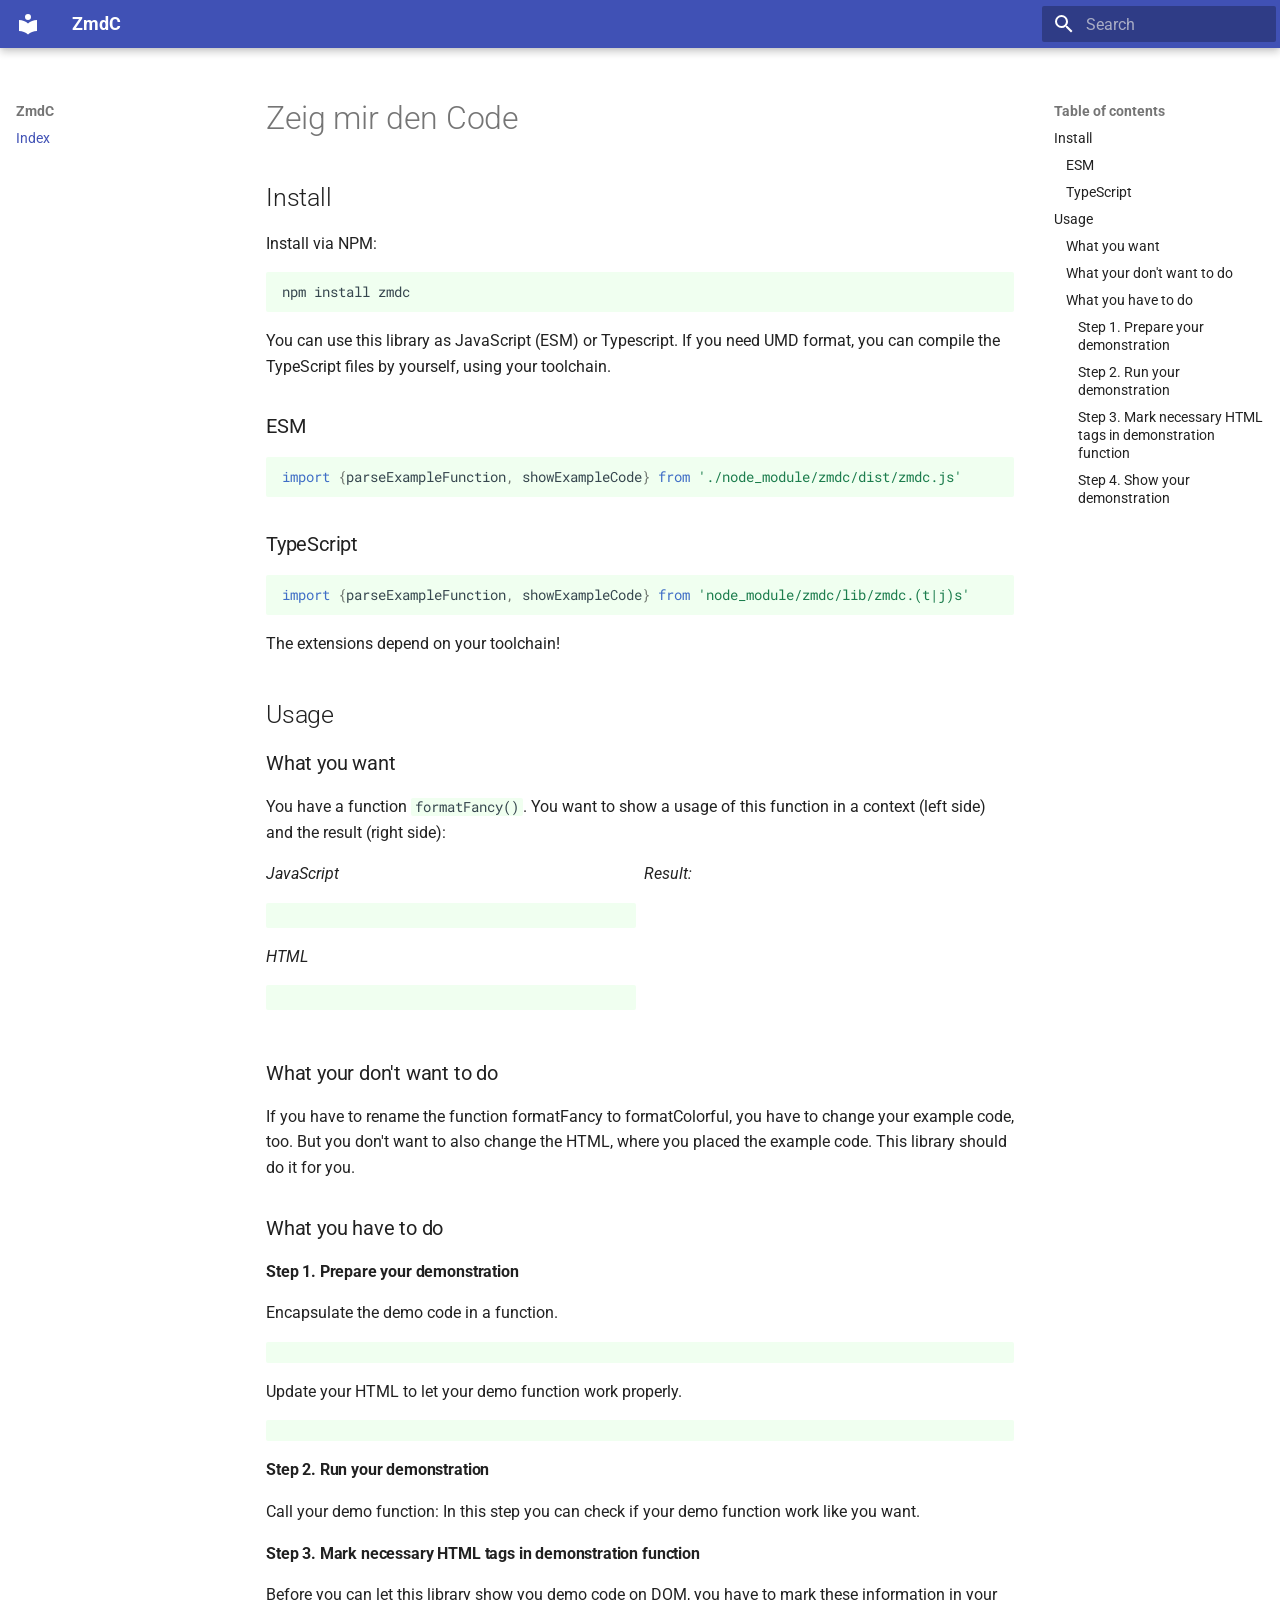
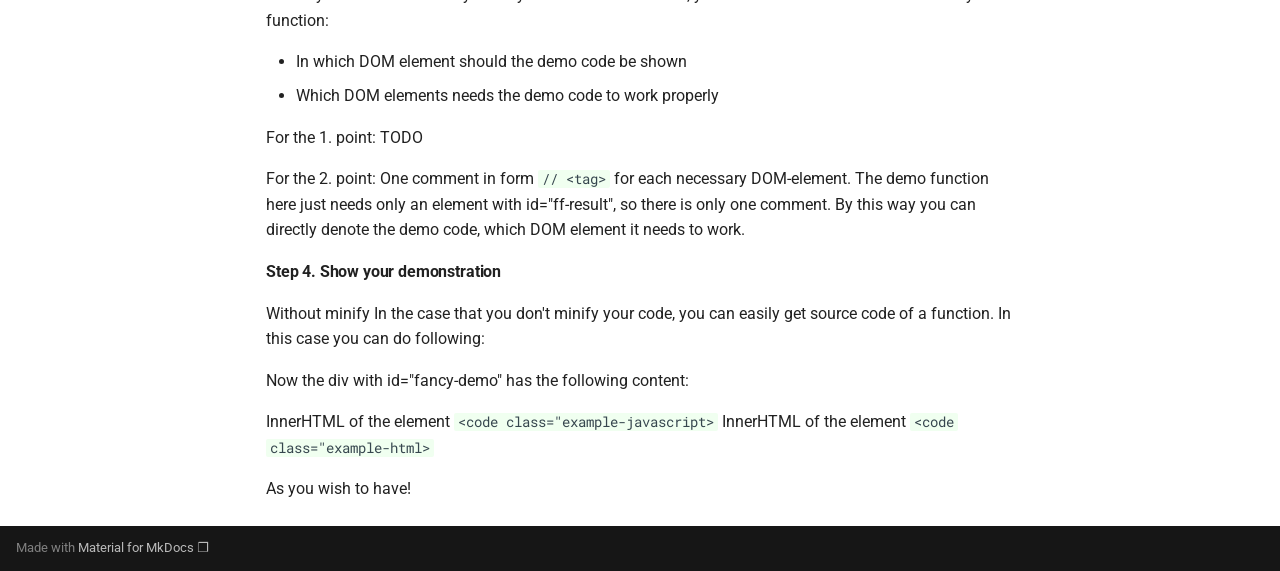
==== commit 2ef53265: "auto commit" ====
--- a/index.html
+++ b/index.html
@@ -39,7 +39,7 @@
       
     
     
-      <link rel="stylesheet" href="demo/demo.css">
+      <link rel="stylesheet" href="lib/demo.css">
     
       <link rel="stylesheet" href="static/extra.css">
     
--- a/lib/demo.css
+++ b/lib/demo.css
@@ -0,0 +1 @@
+code[class*=language-],pre[class*=language-]{color:#657b83;font-family:Consolas,Monaco,Andale Mono,Ubuntu Mono,monospace;font-size:1em;text-align:left;white-space:pre;word-spacing:normal;word-break:normal;word-wrap:normal;line-height:1.5;-moz-tab-size:4;-o-tab-size:4;tab-size:4;-webkit-hyphens:none;-moz-hyphens:none;-ms-hyphens:none;hyphens:none}pre[class*=language-]::-moz-selection,pre[class*=language-] ::-moz-selection,code[class*=language-]::-moz-selection,code[class*=language-] ::-moz-selection{background:#073642}pre[class*=language-]::selection,pre[class*=language-] ::selection,code[class*=language-]::selection,code[class*=language-] ::selection{background:#073642}pre[class*=language-]{padding:1em;margin:.5em 0;overflow:auto;border-radius:.3em}:not(pre)>code[class*=language-],pre[class*=language-]{background-color:#fdf6e3}:not(pre)>code[class*=language-]{padding:.1em;border-radius:.3em}.token.comment,.token.prolog,.token.doctype,.token.cdata{color:#93a1a1}.token.punctuation{color:#586e75}.token.namespace{opacity:.7}.token.property,.token.tag,.token.boolean,.token.number,.token.constant,.token.symbol,.token.deleted{color:#268bd2}.token.selector,.token.attr-name,.token.string,.token.char,.token.builtin,.token.url,.token.inserted{color:#2aa198}.token.entity{color:#657b83;background:#eee8d5}.token.atrule,.token.attr-value,.token.keyword{color:#859900}.token.function,.token.class-name{color:#b58900}.token.regex,.token.important,.token.variable{color:#cb4b16}.token.important,.token.bold{font-weight:700}.token.italic{font-style:italic}.token.entity{cursor:help}a[target=_blank]:after{content:" ❐";font-family:system-ui,Segoe UI,Roboto,Oxygen,Ubuntu,Cantarell,Helvetica,Arial,Helvetica Neue,sans-serif,"Apple Color Emoji","Segoe UI Emoji",Segoe UI Symbol}pre[class*=language]{border-radius:0;padding:0}.token.comment{color:#de0f25}
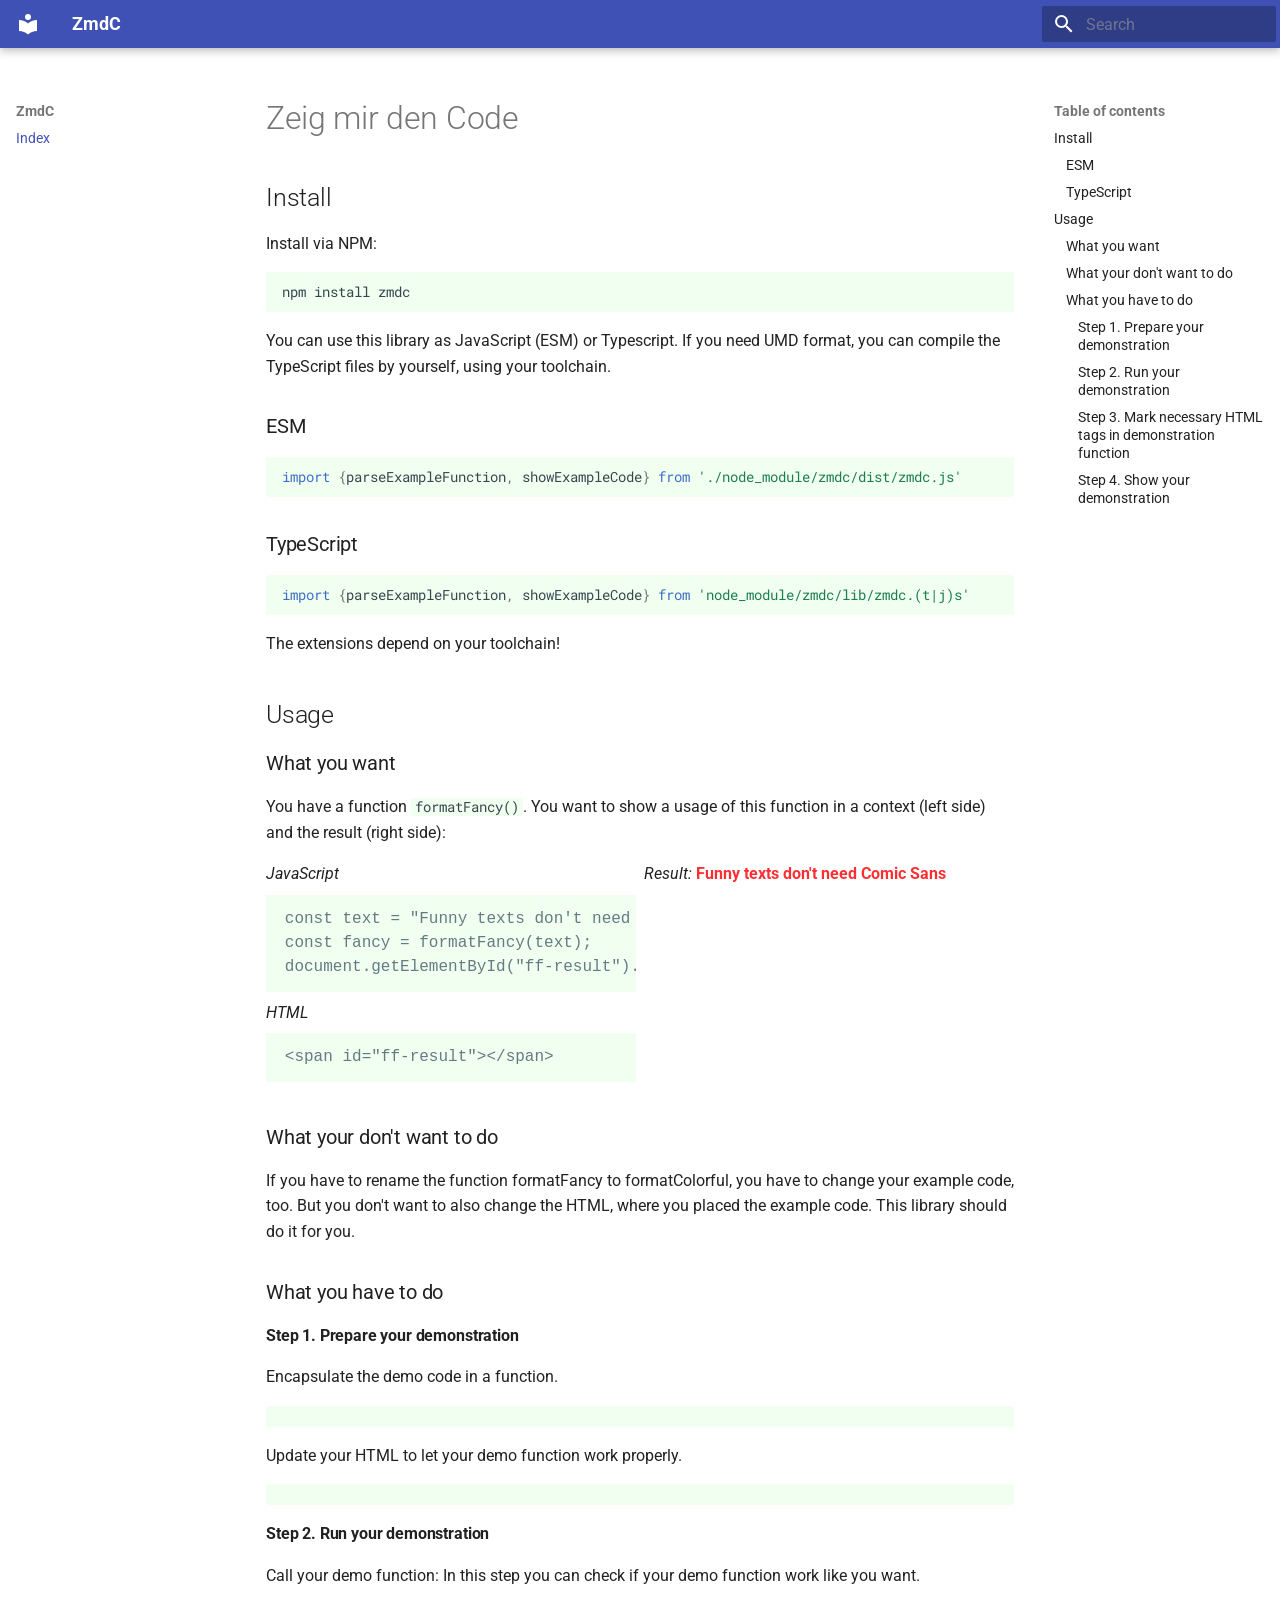
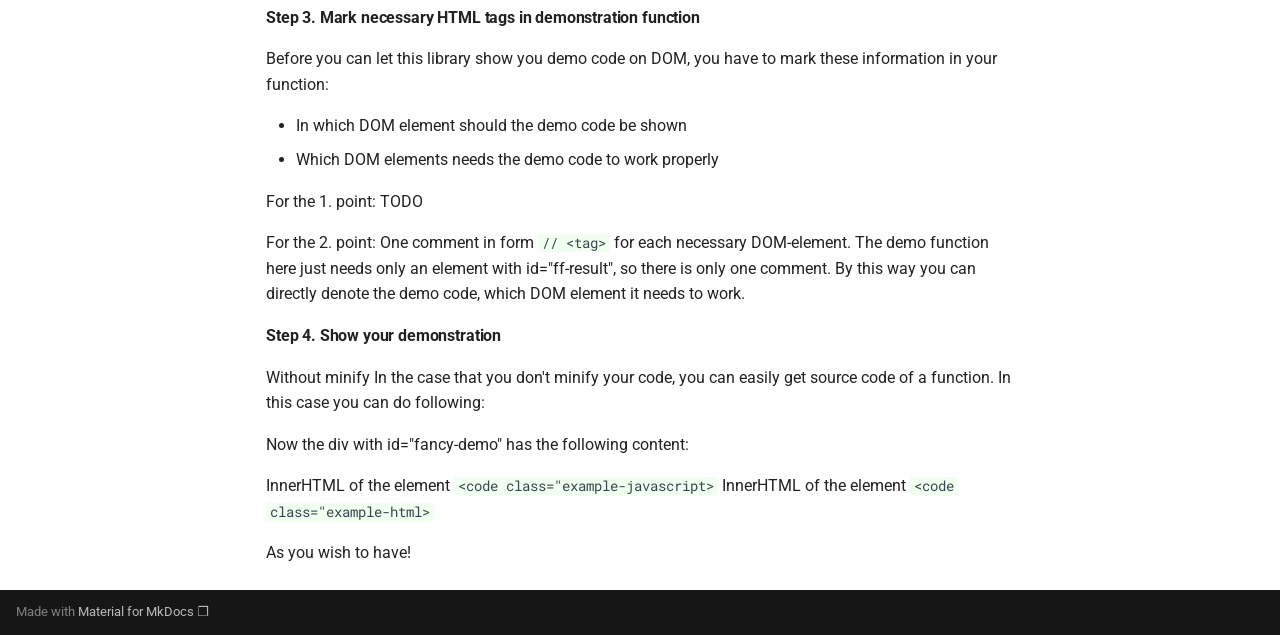
==== commit bb81444e: "auto commit" ====
--- a/index.html
+++ b/index.html
@@ -583,7 +583,7 @@
 <p>InnerHTML of the element <code>&lt;code class="example-javascript&gt;</code>
 InnerHTML of the element <code>&lt;code class="example-html&gt;</code></p>
 <p>As you wish to have!</p>
-<script src="demo/index.js" type="module"></script>
+<script src="lib/index.js" type="module"></script>
 
 
 
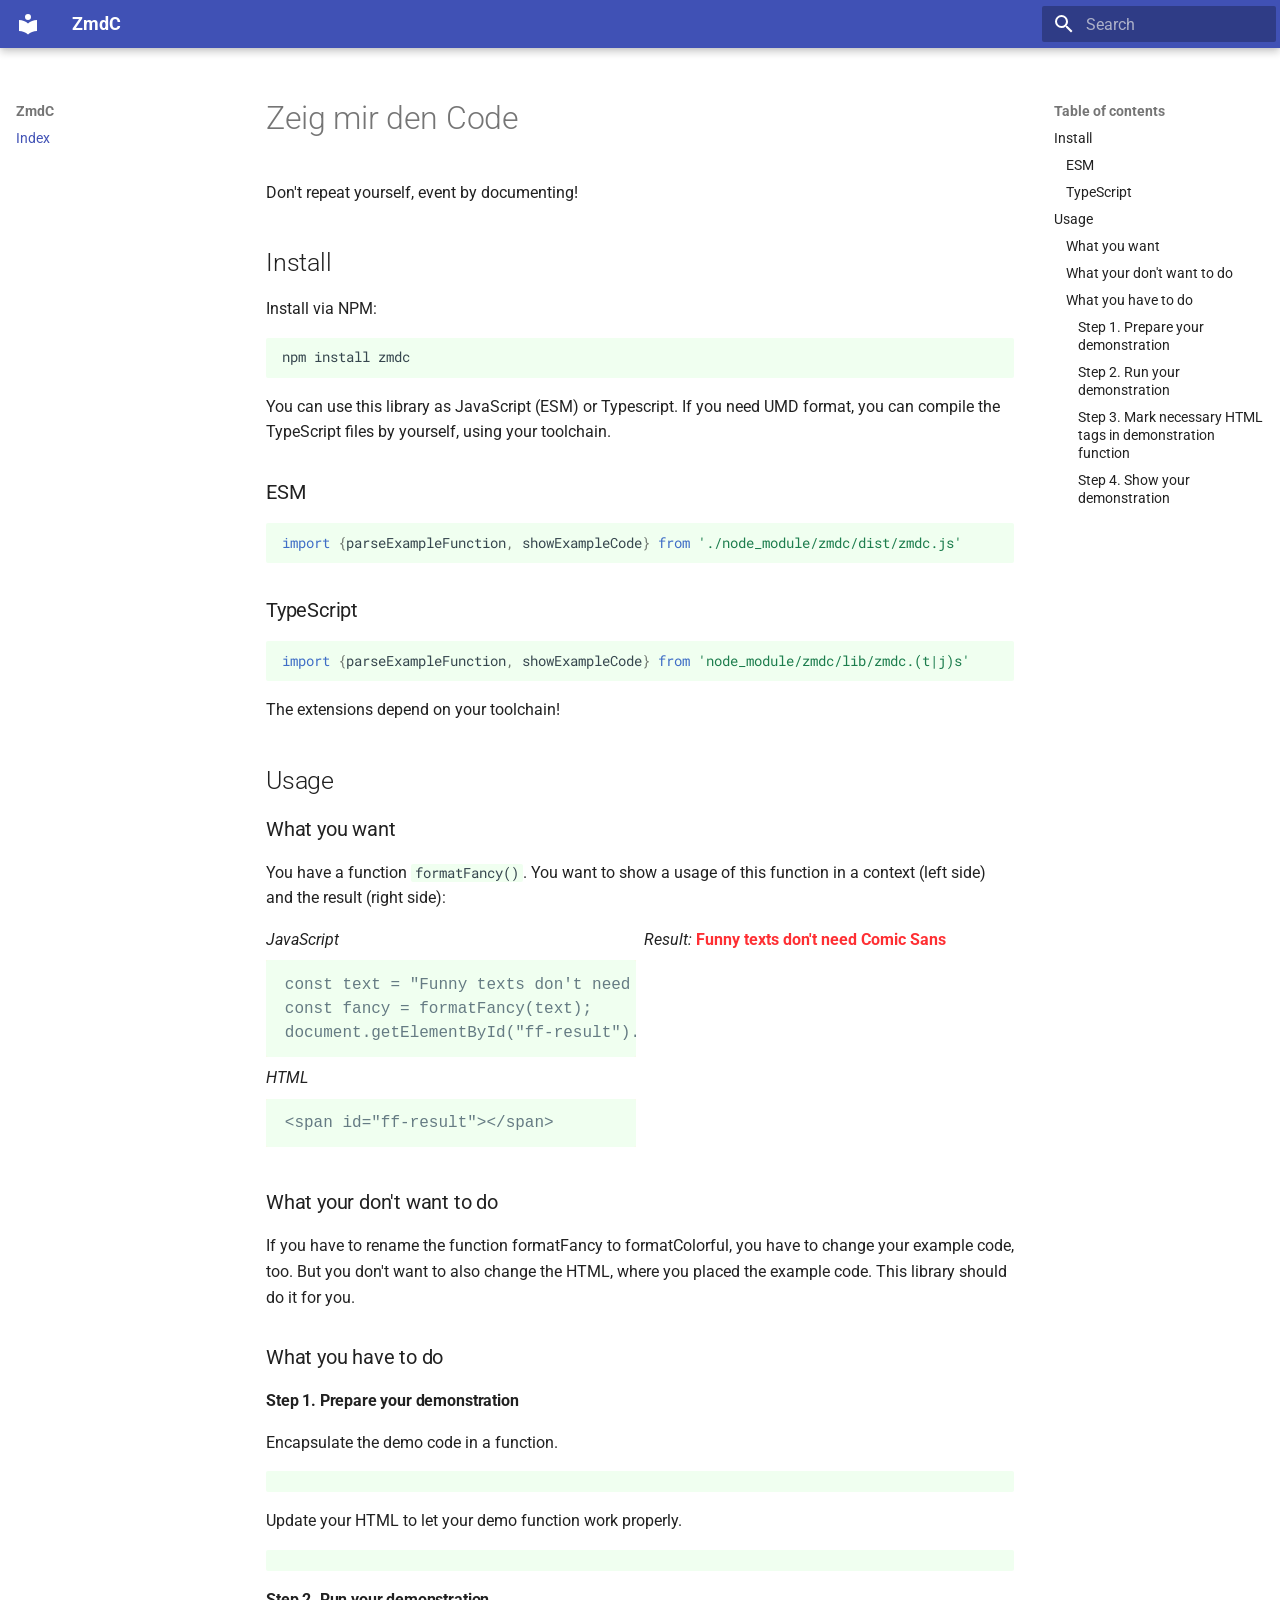
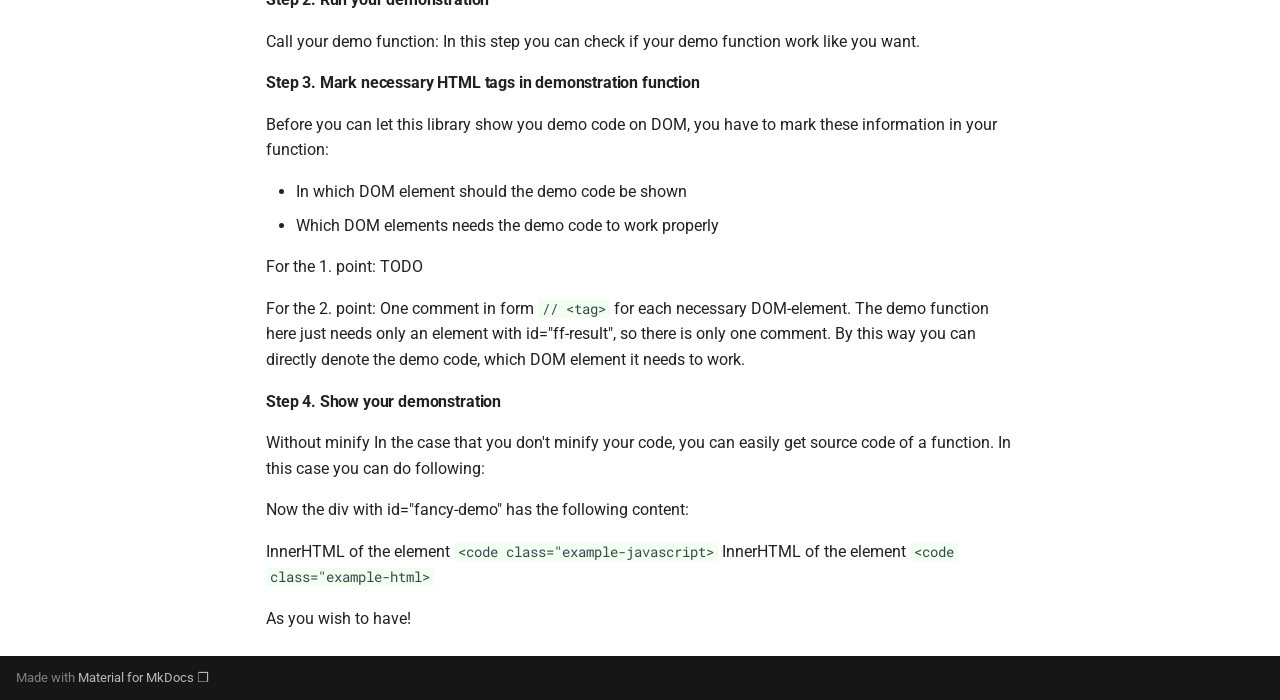
==== commit 6a02c336: "auto commit" ====
--- a/index.html
+++ b/index.html
@@ -520,6 +520,7 @@
 
 
 <h1 id="zeig-mir-den-code">Zeig mir den Code<a class="headerlink" href="#zeig-mir-den-code" title="Permanent link">#</a></h1>
+<p>Don't repeat yourself, event by documenting!</p>
 <h2 id="install">Install<a class="headerlink" href="#install" title="Permanent link">#</a></h2>
 <p>Install via NPM:</p>
 <div class="highlight"><pre><span></span><code><a id="__codelineno-0-1" name="__codelineno-0-1" href="#__codelineno-0-1"></a>npm<span class="w"> </span>install<span class="w"> </span>zmdc
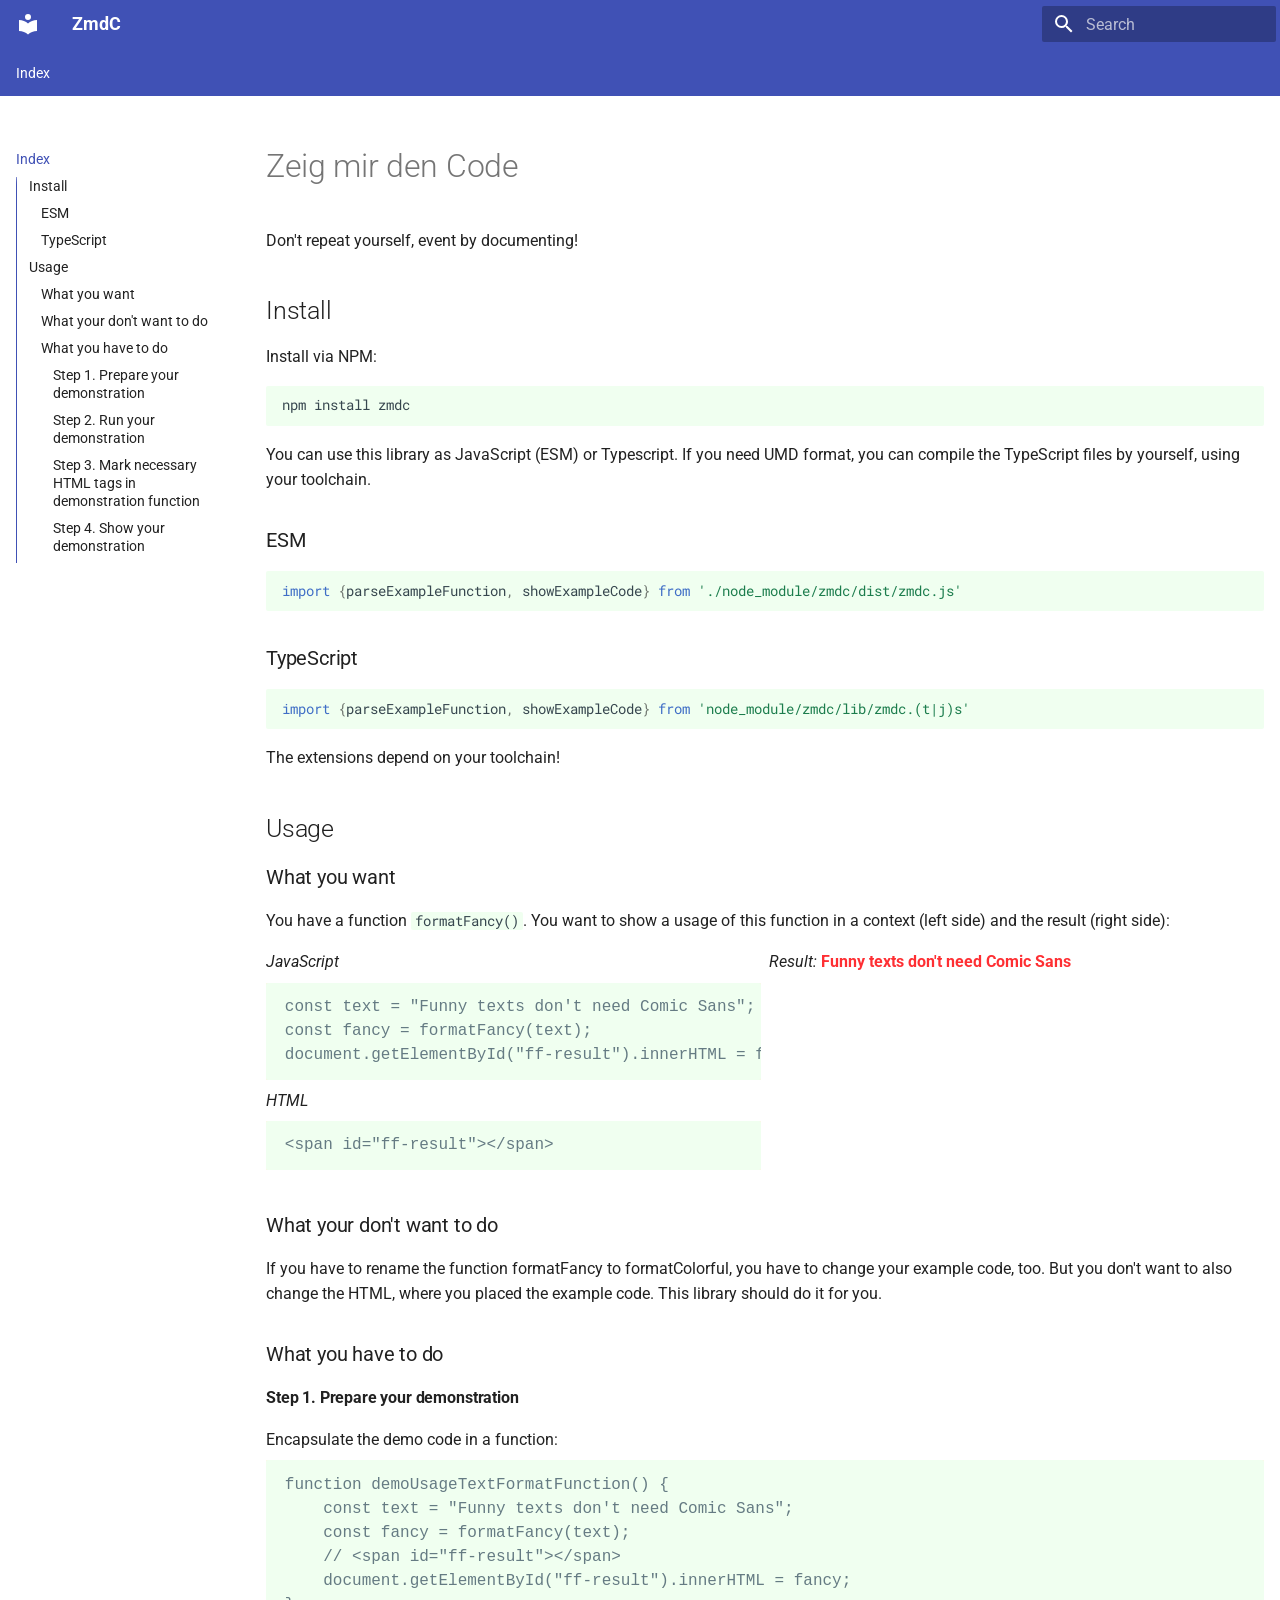
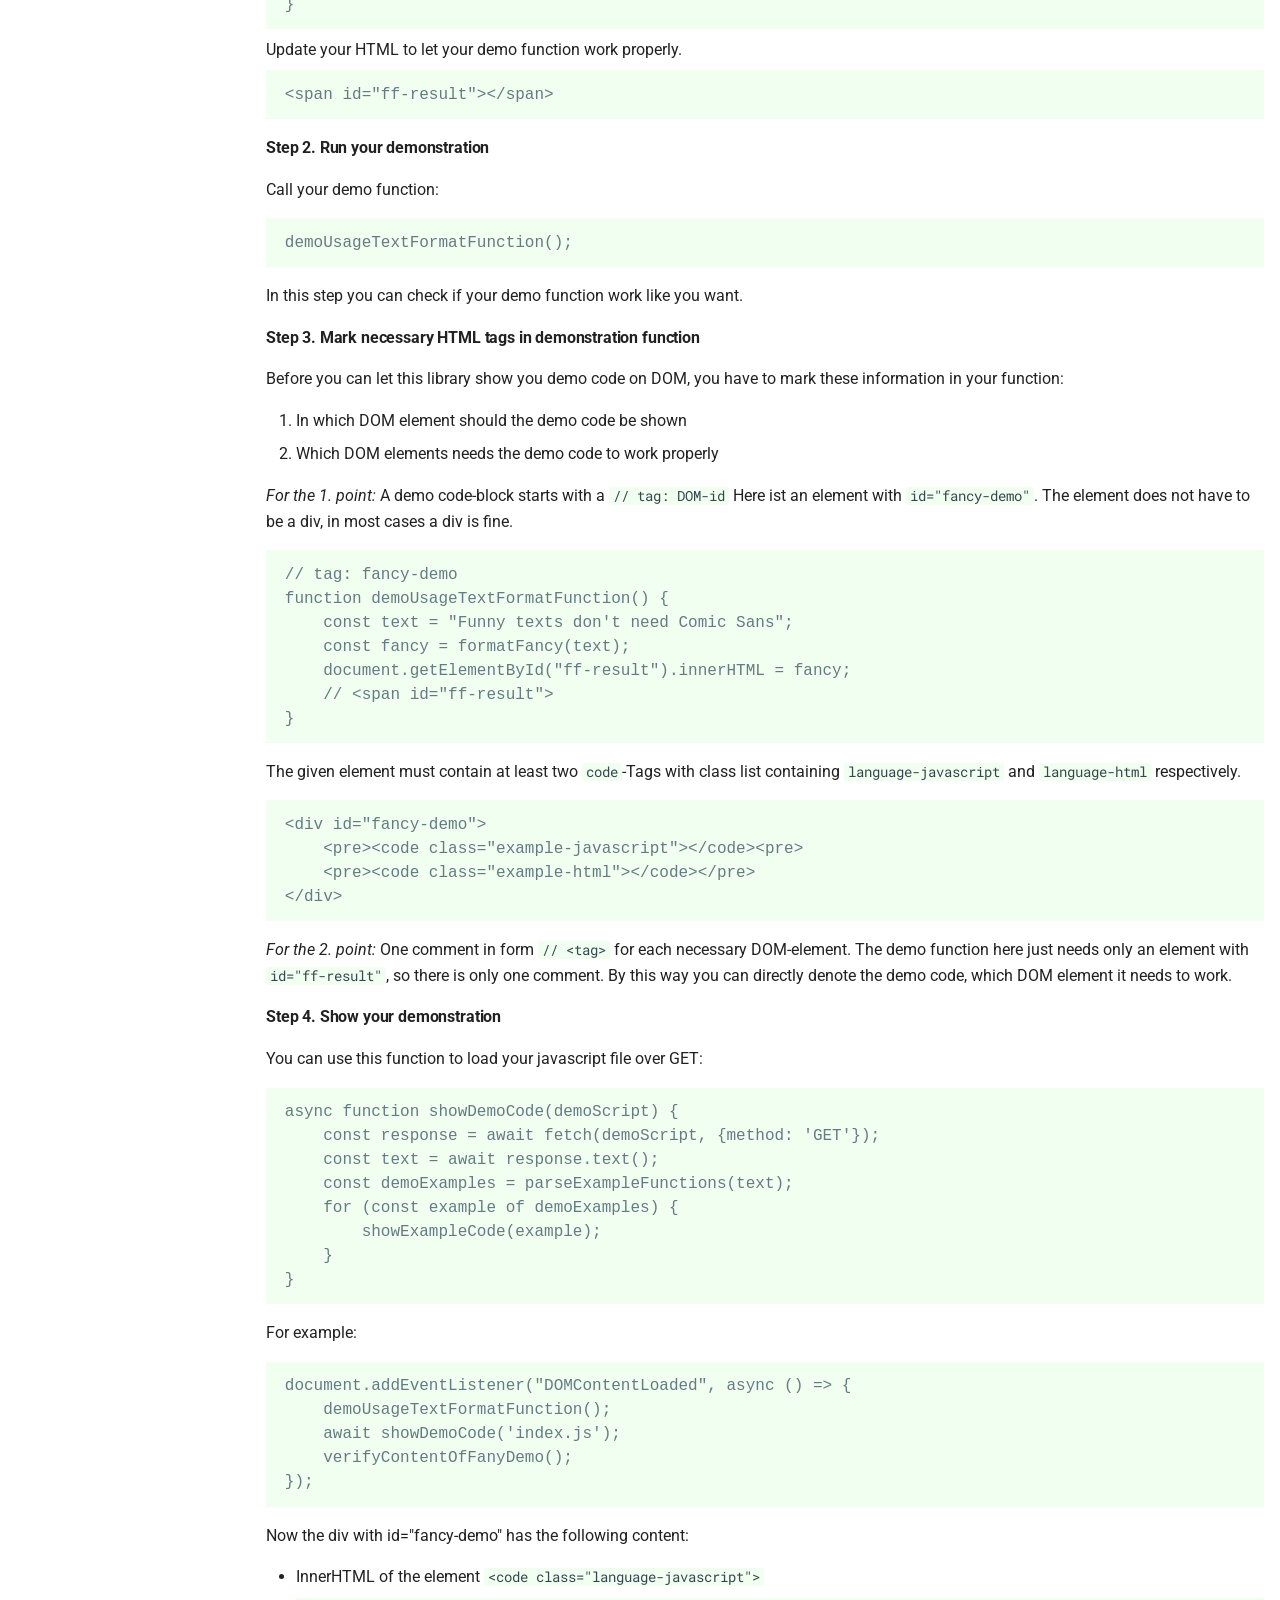
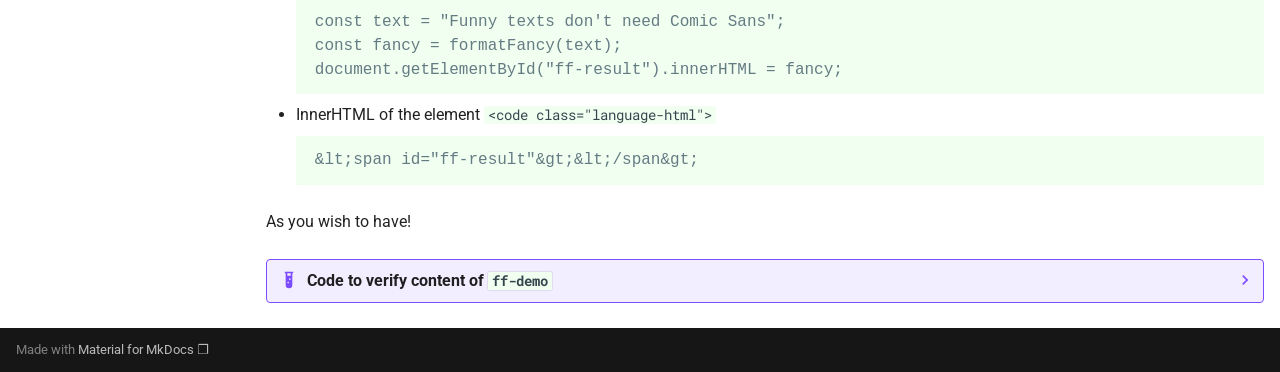
==== commit 6ddd5145: "auto commit" ====
--- a/index.html
+++ b/index.html
@@ -74,9 +74,7 @@
     
       
 
-  
-
-<header class="md-header md-header--shadow" data-md-component="header">
+<header class="md-header" data-md-component="header">
   <nav class="md-header__inner md-grid" aria-label="Header">
     <a href="." title="ZmdC" class="md-header__button md-logo" aria-label="ZmdC" data-md-component="logo">
       
@@ -157,6 +155,34 @@
       
         
           
+            
+<nav class="md-tabs" aria-label="Tabs" data-md-component="tabs">
+  <div class="md-grid">
+    <ul class="md-tabs__list">
+      
+        
+  
+  
+    
+  
+  
+    <li class="md-tabs__item md-tabs__item--active">
+      <a href="." class="md-tabs__link">
+        
+  
+    
+  
+  Index
+
+      </a>
+    </li>
+  
+
+      
+    </ul>
+  </div>
+</nav>
+          
         
       
       <main class="md-main" data-md-component="main">
@@ -170,8 +196,12 @@
                     
 
 
-
-<nav class="md-nav md-nav--primary" aria-label="Navigation" data-md-level="0">
+  
+
+
+  
+
+<nav class="md-nav md-nav--primary md-nav--lifted md-nav--integrated" aria-label="Navigation" data-md-level="0">
   <label class="md-nav__title" for="__drawer">
     <a href="." title="ZmdC" class="md-nav__button md-logo" aria-label="ZmdC" data-md-component="logo">
       
@@ -367,149 +397,6 @@
                 </div>
               </div>
             
-            
-              
-              <div class="md-sidebar md-sidebar--secondary" data-md-component="sidebar" data-md-type="toc" >
-                <div class="md-sidebar__scrollwrap">
-                  <div class="md-sidebar__inner">
-                    
-
-<nav class="md-nav md-nav--secondary" aria-label="Table of contents">
-  
-  
-  
-    
-  
-  
-    <label class="md-nav__title" for="__toc">
-      <span class="md-nav__icon md-icon"></span>
-      Table of contents
-    </label>
-    <ul class="md-nav__list" data-md-component="toc" data-md-scrollfix>
-      
-        <li class="md-nav__item">
-  <a href="#install" class="md-nav__link">
-    <span class="md-ellipsis">
-      Install
-    </span>
-  </a>
-  
-    <nav class="md-nav" aria-label="Install">
-      <ul class="md-nav__list">
-        
-          <li class="md-nav__item">
-  <a href="#esm" class="md-nav__link">
-    <span class="md-ellipsis">
-      ESM
-    </span>
-  </a>
-  
-</li>
-        
-          <li class="md-nav__item">
-  <a href="#typescript" class="md-nav__link">
-    <span class="md-ellipsis">
-      TypeScript
-    </span>
-  </a>
-  
-</li>
-        
-      </ul>
-    </nav>
-  
-</li>
-      
-        <li class="md-nav__item">
-  <a href="#usage" class="md-nav__link">
-    <span class="md-ellipsis">
-      Usage
-    </span>
-  </a>
-  
-    <nav class="md-nav" aria-label="Usage">
-      <ul class="md-nav__list">
-        
-          <li class="md-nav__item">
-  <a href="#what-you-want" class="md-nav__link">
-    <span class="md-ellipsis">
-      What you want
-    </span>
-  </a>
-  
-</li>
-        
-          <li class="md-nav__item">
-  <a href="#what-your-dont-want-to-do" class="md-nav__link">
-    <span class="md-ellipsis">
-      What your don't want to do
-    </span>
-  </a>
-  
-</li>
-        
-          <li class="md-nav__item">
-  <a href="#what-you-have-to-do" class="md-nav__link">
-    <span class="md-ellipsis">
-      What you have to do
-    </span>
-  </a>
-  
-    <nav class="md-nav" aria-label="What you have to do">
-      <ul class="md-nav__list">
-        
-          <li class="md-nav__item">
-  <a href="#step-1-prepare-your-demonstration" class="md-nav__link">
-    <span class="md-ellipsis">
-      Step 1. Prepare your demonstration
-    </span>
-  </a>
-  
-</li>
-        
-          <li class="md-nav__item">
-  <a href="#step-2-run-your-demonstration" class="md-nav__link">
-    <span class="md-ellipsis">
-      Step 2. Run your demonstration
-    </span>
-  </a>
-  
-</li>
-        
-          <li class="md-nav__item">
-  <a href="#step-3-mark-necessary-html-tags-in-demonstration-function" class="md-nav__link">
-    <span class="md-ellipsis">
-      Step 3. Mark necessary HTML tags in demonstration function
-    </span>
-  </a>
-  
-</li>
-        
-          <li class="md-nav__item">
-  <a href="#step-4-show-your-demonstration" class="md-nav__link">
-    <span class="md-ellipsis">
-      Step 4. Show your demonstration
-    </span>
-  </a>
-  
-</li>
-        
-      </ul>
-    </nav>
-  
-</li>
-        
-      </ul>
-    </nav>
-  
-</li>
-      
-    </ul>
-  
-</nav>
-                  </div>
-                </div>
-              </div>
             
           
           
@@ -541,9 +428,9 @@
 <div class="grid">
     <div id="fancy-demo">
         <i>JavaScript</i>
-        <pre><code class="example-javascript language-javascript"></code></pre>
+        <pre><code class="language-javascript"></code></pre>
         <i>HTML</i>
-        <pre><code class="example-html language-html"></code></pre>
+        <pre><code class="language-html"></code></pre>
     </div>
     <div>
         <i>Result:</i>
@@ -557,33 +444,83 @@
 This library should do it for you.</p>
 <h3 id="what-you-have-to-do">What you have to do<a class="headerlink" href="#what-you-have-to-do" title="Permanent link">#</a></h3>
 <h4 id="step-1-prepare-your-demonstration">Step 1. Prepare your demonstration<a class="headerlink" href="#step-1-prepare-your-demonstration" title="Permanent link">#</a></h4>
-<div id="dem-encapsulate">
-Encapsulate the demo code in a function.
-<pre><code></code></pre>
-
-Update your HTML to let your demo function work properly.
-<pre><code></code></pre>
+<div id="howto-prepare-demo-function">
+    Encapsulate the demo code in a function:
+    <pre><code class="language-javascript"></code></pre>
+    Update your HTML to let your demo function work properly.
+    <pre><code class="language-html"></code></pre>
 </div>
 
 <h4 id="step-2-run-your-demonstration">Step 2. Run your demonstration<a class="headerlink" href="#step-2-run-your-demonstration" title="Permanent link">#</a></h4>
-<p>Call your demo function:
-In this step you can check if your demo function work like you want.</p>
+<p>Call your demo function:</p>
+<div id="howto-run-demo-function">
+    <pre><code class="language-javascript"></code></pre>    
+</div>
+
+<p>In this step you can check if your demo function work like you want.</p>
 <h4 id="step-3-mark-necessary-html-tags-in-demonstration-function">Step 3. Mark necessary HTML tags in demonstration function<a class="headerlink" href="#step-3-mark-necessary-html-tags-in-demonstration-function" title="Permanent link">#</a></h4>
 <p>Before you can let this library show you demo code on DOM, you have to mark these information in your function:</p>
-<ul>
-<li>In which DOM element should the demo code be shown</li>
-<li>Which DOM elements needs the demo code to work properly</li>
-</ul>
-<p>For the 1. point: TODO</p>
-<p>For the 2. point: One comment in form <code>// &lt;tag&gt;</code> for each necessary DOM-element. 
-The demo function here just needs only an element with id="ff-result", so there is only one comment. 
-By this way you can directly denote the demo code, which DOM element it needs to work.</p>
+<ol>
+    <li>In which DOM element should the demo code be shown</li>
+    <li>Which DOM elements needs the demo code to work properly</li>
+</ol>
+
+<div id="howto-mark-demo-info">
+    <p>
+        <i>For the 1. point:</i> A demo code-block starts with a 
+        <code>// tag: DOM-id</code>
+        Here ist an element with <code>id="fancy-demo"</code>.
+        The element does not have to be a div, in most cases a div is fine.
+    </p>
+    <pre><code class="language-javascript"></code></pre>
+    <p>
+        The given element must contain at least two <code>code</code>-Tags with class list containing <code>language-javascript</code> and <code>language-html</code> respectively.
+    </p>
+    <pre><code class="language-html"></code></pre>
+    <p>
+        <i>For the 2. point:</i> One comment in form <code>// &lt;tag&gt;</code> for each necessary DOM-element.
+        The demo function here just needs only an element with <code>id="ff-result"</code>,
+        so there is only one comment.
+        By this way you can directly denote the demo code, which DOM element it needs to work.
+    </p>
+</div>
+
 <h4 id="step-4-show-your-demonstration">Step 4. Show your demonstration<a class="headerlink" href="#step-4-show-your-demonstration" title="Permanent link">#</a></h4>
-<p>Without minify In the case that you don't minify your code, you can easily get source code of a function. In this case you can do following:</p>
+<p>You can use this function to load your javascript file over GET:</p>
+<div id="howto-load-demo-code">
+    <pre><code class="language-javascript"></code></pre>
+</div>
+
+<p>For example:</p>
+<div id="howto-show-demo-code">
+    <pre><code class="language-javascript"></code></pre>
+</div>
+
 <p>Now the div with id="fancy-demo" has the following content:</p>
-<p>InnerHTML of the element <code>&lt;code class="example-javascript&gt;</code>
-InnerHTML of the element <code>&lt;code class="example-html&gt;</code></p>
+<div id="duplicate-fancy-demo">
+    <ul>
+        <li>
+            InnerHTML of the element <code>&lt;code class="language-javascript"&gt;</code>
+            <pre><code class="language-javascript"></code></pre>
+        </li>
+        <li>
+            InnerHTML of the element <code>&lt;code class="language-html"&gt;</code>
+            <pre><code class="language-html"></code></pre>
+        </li>
+    </ul>
+</div>
+
 <p>As you wish to have!</p>
+<details class="example">
+<summary>Code to verify content of <code>ff-demo</code></summary>
+<p>
+<div id="verify-contents-of-fancy-demo">
+    JavaScript:
+    <pre><code class="language-javascript"></code></pre>
+    HTML:
+    <pre><code class="language-html"></code></pre>
+</div></p>
+</details>
 <script src="lib/index.js" type="module"></script>
 
 
@@ -631,7 +568,7 @@
     </div>
     
     
-    <script id="__config" type="application/json">{"base": ".", "features": ["navigation.indexes"], "search": "assets/javascripts/workers/search.6ce7567c.min.js", "translations": {"clipboard.copied": "Copied to clipboard", "clipboard.copy": "Copy to clipboard", "search.result.more.one": "1 more on this page", "search.result.more.other": "# more on this page", "search.result.none": "No matching documents", "search.result.one": "1 matching document", "search.result.other": "# matching documents", "search.result.placeholder": "Type to start searching", "search.result.term.missing": "Missing", "select.version": "Select version"}}</script>
+    <script id="__config" type="application/json">{"base": ".", "features": ["navigation.indexes", "navigation.expand", "navigation.tabs", "toc.integrate"], "search": "assets/javascripts/workers/search.6ce7567c.min.js", "translations": {"clipboard.copied": "Copied to clipboard", "clipboard.copy": "Copy to clipboard", "search.result.more.one": "1 more on this page", "search.result.more.other": "# more on this page", "search.result.none": "No matching documents", "search.result.one": "1 matching document", "search.result.other": "# matching documents", "search.result.placeholder": "Type to start searching", "search.result.term.missing": "Missing", "select.version": "Select version"}}</script>
     
     
       <script src="assets/javascripts/bundle.83f73b43.min.js"></script>
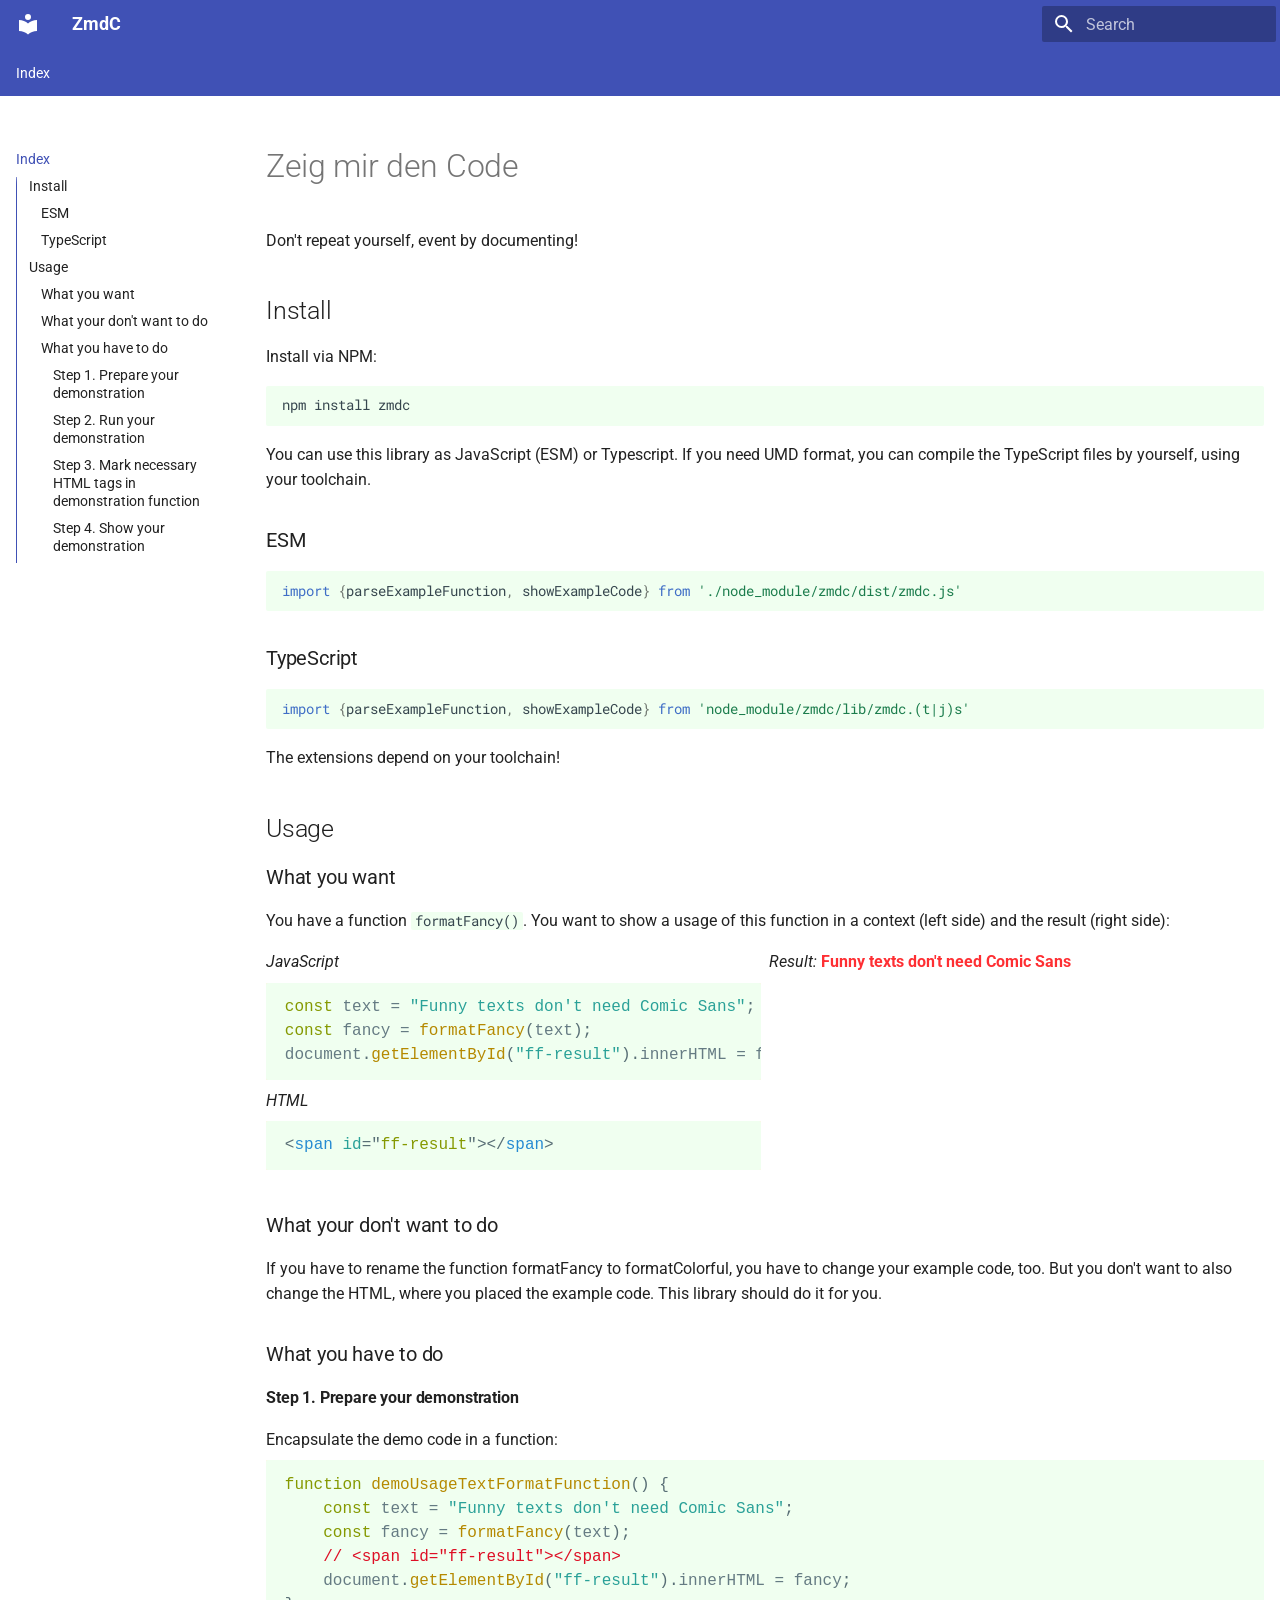
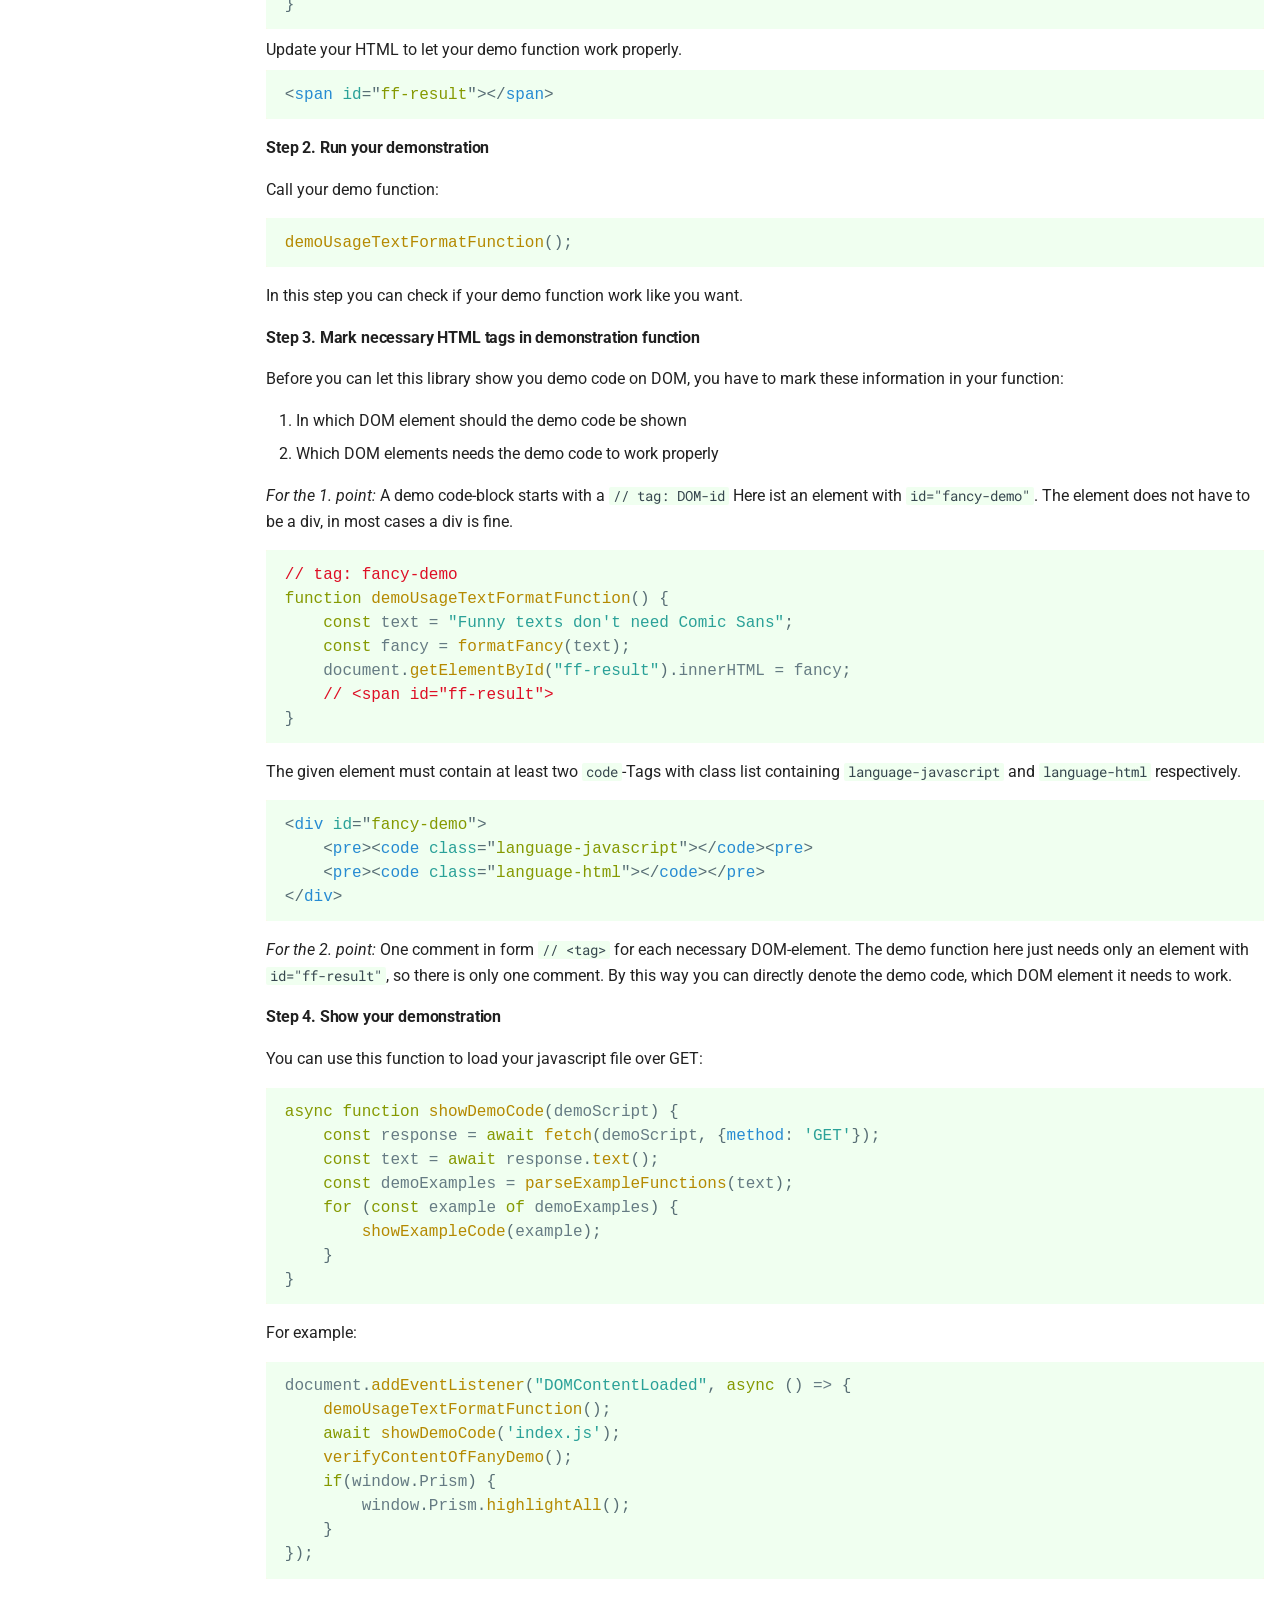
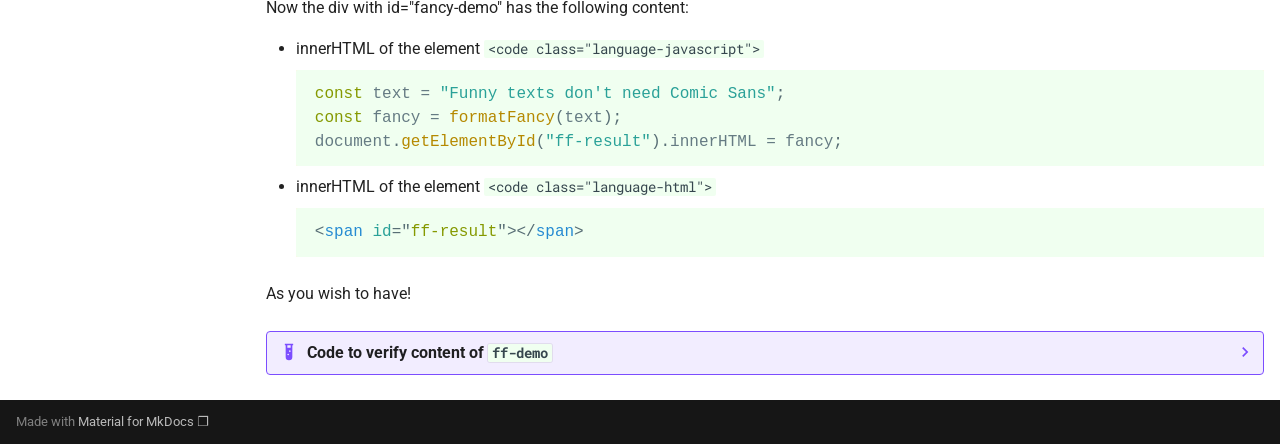
==== commit f79a7acd: "auto commit" ====
--- a/index.html
+++ b/index.html
@@ -500,12 +500,12 @@
 <div id="duplicate-fancy-demo">
     <ul>
         <li>
-            InnerHTML of the element <code>&lt;code class="language-javascript"&gt;</code>
-            <pre><code class="language-javascript"></code></pre>
+            innerHTML of the element <code>&lt;code class="language-javascript"&gt;</code>
+            <pre><code class="language-javascript nohighlight"></code></pre>
         </li>
         <li>
-            InnerHTML of the element <code>&lt;code class="language-html"&gt;</code>
-            <pre><code class="language-html"></code></pre>
+            innerHTML of the element <code>&lt;code class="language-html"&gt;</code>
+            <pre><code class="language-html nohighlight"></code></pre>
         </li>
     </ul>
 </div>
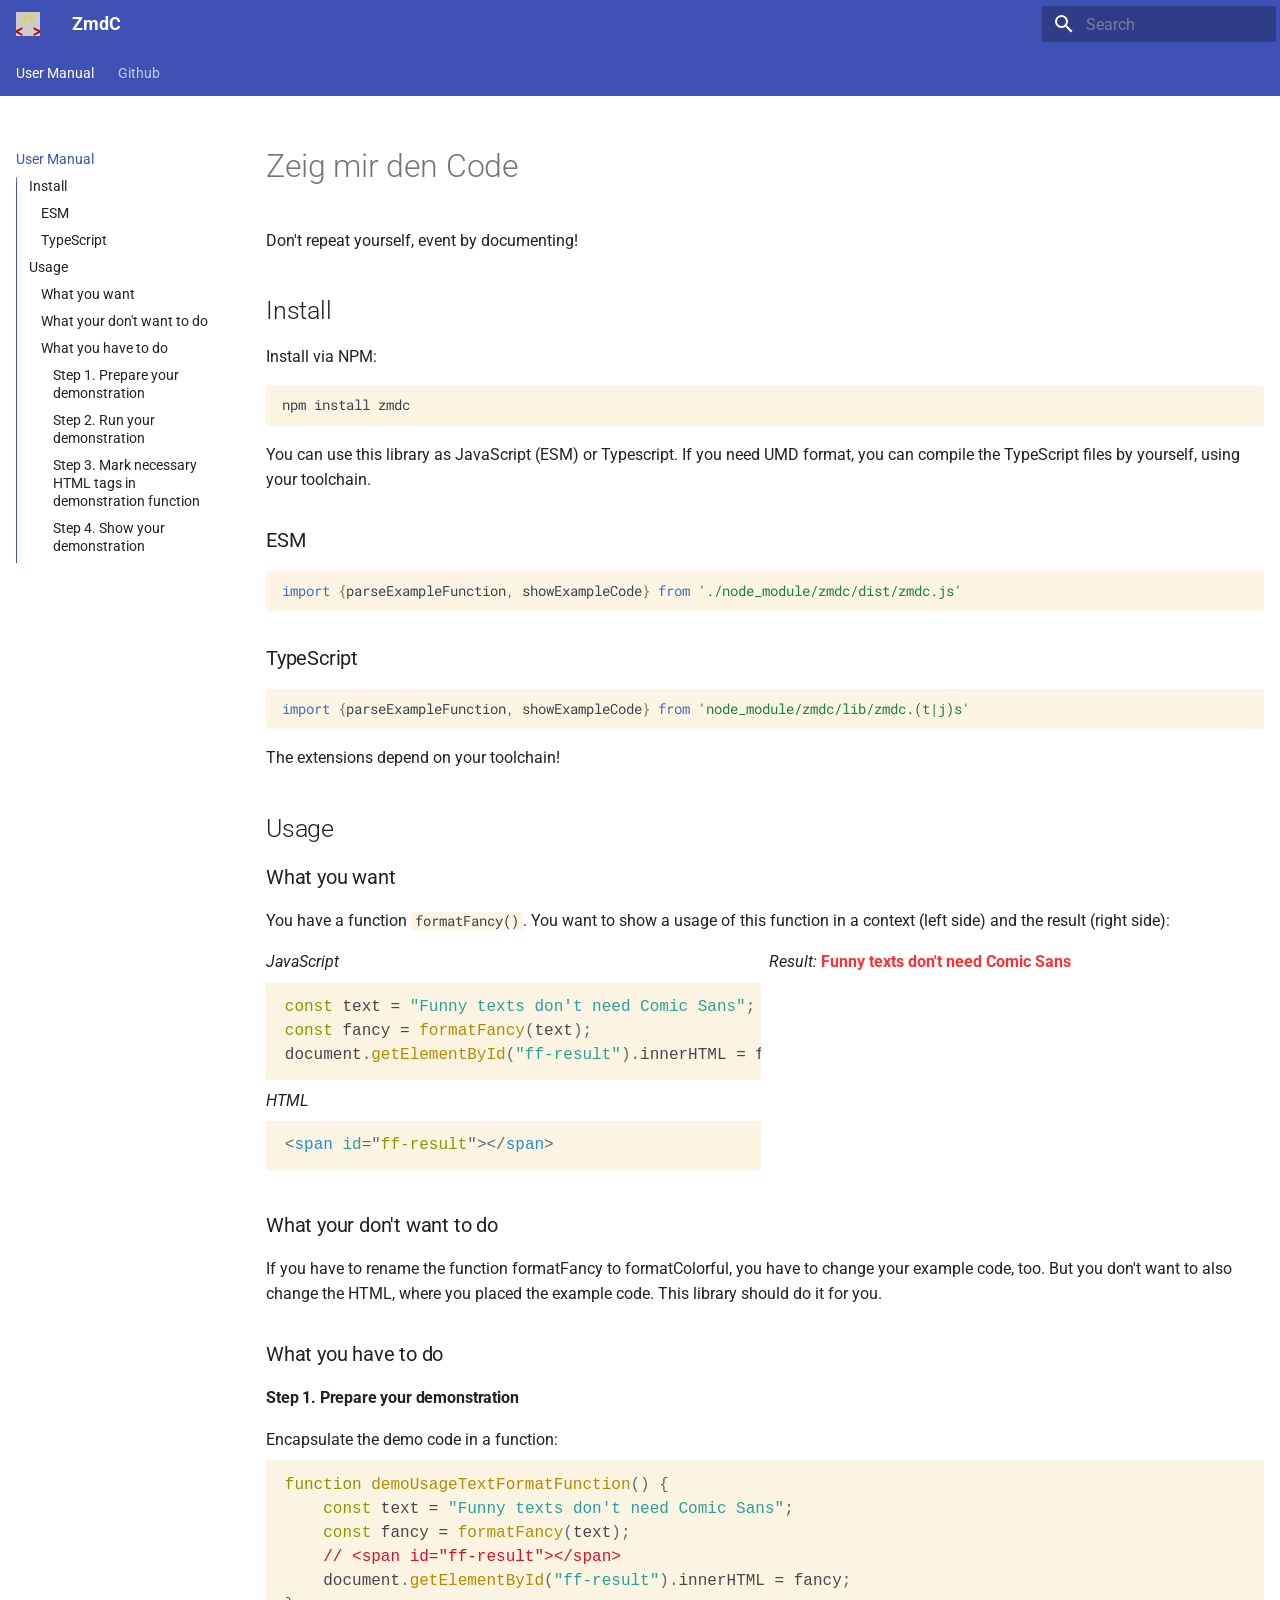
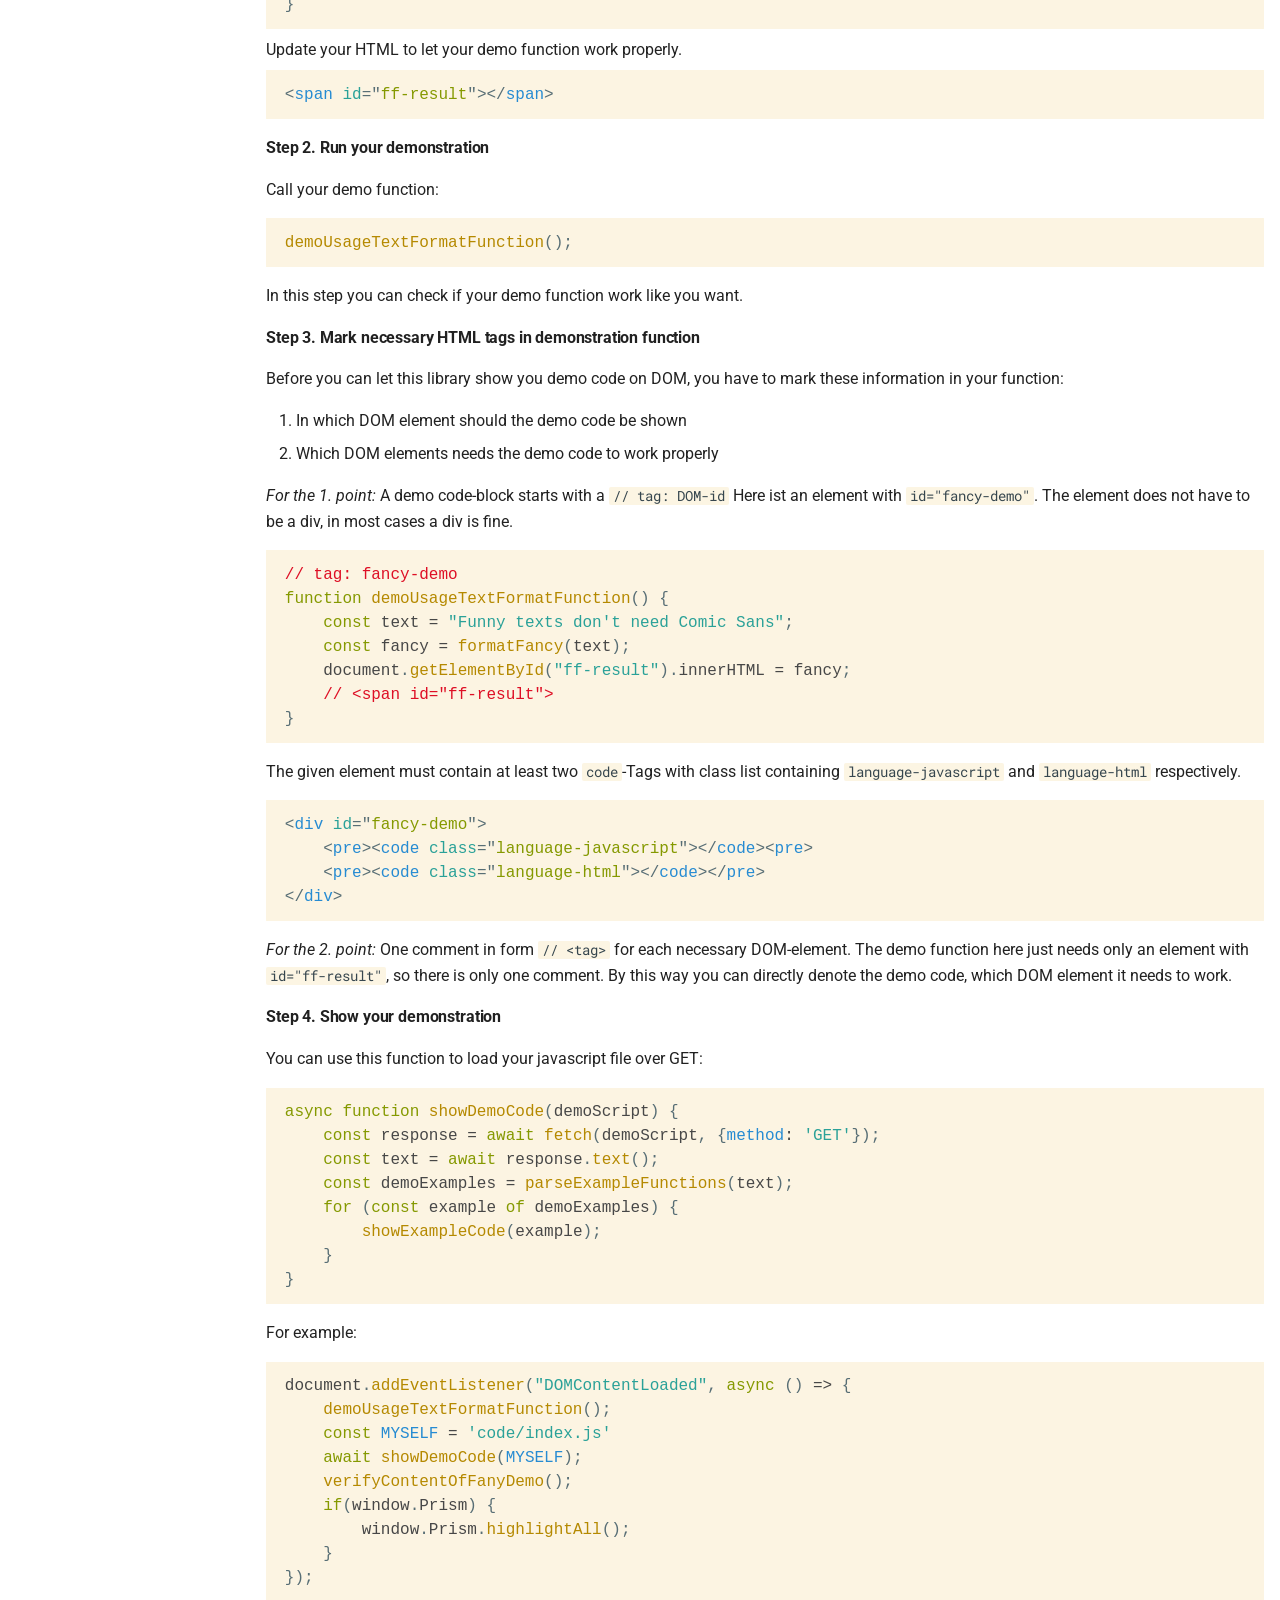
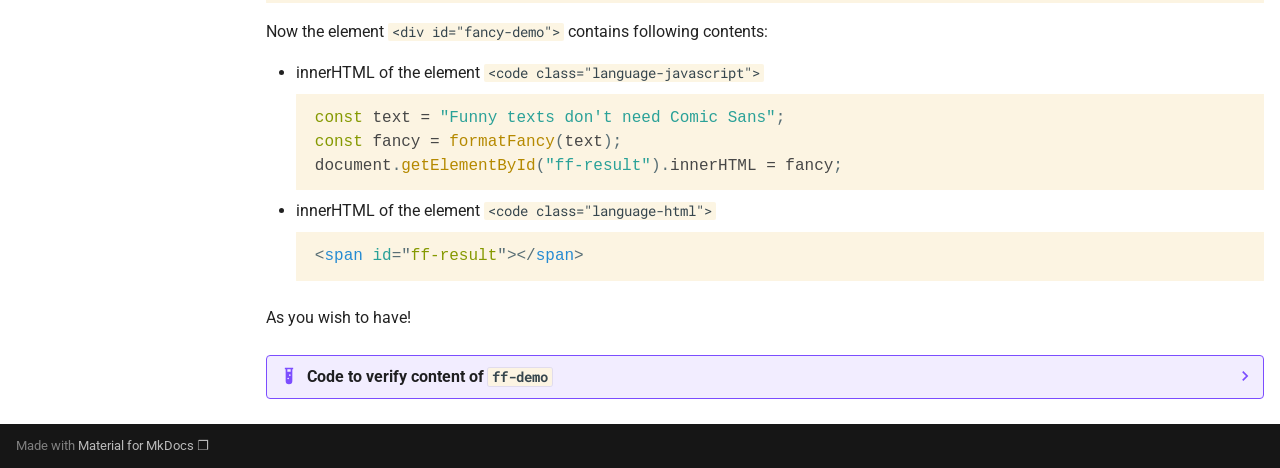
==== commit 6bf75940: "auto commit" ====
--- a/index.html
+++ b/index.html
@@ -78,8 +78,7 @@
   <nav class="md-header__inner md-grid" aria-label="Header">
     <a href="." title="ZmdC" class="md-header__button md-logo" aria-label="ZmdC" data-md-component="logo">
       
-  
-  <svg xmlns="http://www.w3.org/2000/svg" viewBox="0 0 24 24"><path d="M12 8a3 3 0 0 0 3-3 3 3 0 0 0-3-3 3 3 0 0 0-3 3 3 3 0 0 0 3 3m0 3.54C9.64 9.35 6.5 8 3 8v11c3.5 0 6.64 1.35 9 3.54 2.36-2.19 5.5-3.54 9-3.54V8c-3.5 0-6.64 1.35-9 3.54"/></svg>
+  <img src="favicon.svg" alt="logo">
 
     </a>
     <label class="md-header__button md-icon" for="__drawer">
@@ -96,7 +95,7 @@
         <div class="md-header__topic" data-md-component="header-topic">
           <span class="md-ellipsis">
             
-              Index
+              User Manual
             
           </span>
         </div>
@@ -172,7 +171,24 @@
   
     
   
-  Index
+  User Manual
+
+      </a>
+    </li>
+  
+
+      
+        
+  
+  
+  
+    <li class="md-tabs__item">
+      <a href="https://github.com/hpb-htw/zmdc" class="md-tabs__link">
+        
+  
+    
+  
+  Github
 
       </a>
     </li>
@@ -205,8 +221,7 @@
   <label class="md-nav__title" for="__drawer">
     <a href="." title="ZmdC" class="md-nav__button md-logo" aria-label="ZmdC" data-md-component="logo">
       
-  
-  <svg xmlns="http://www.w3.org/2000/svg" viewBox="0 0 24 24"><path d="M12 8a3 3 0 0 0 3-3 3 3 0 0 0-3-3 3 3 0 0 0-3 3 3 3 0 0 0 3 3m0 3.54C9.64 9.35 6.5 8 3 8v11c3.5 0 6.64 1.35 9 3.54 2.36-2.19 5.5-3.54 9-3.54V8c-3.5 0-6.64 1.35-9 3.54"/></svg>
+  <img src="favicon.svg" alt="logo">
 
     </a>
     ZmdC
@@ -234,7 +249,7 @@
           
   
   <span class="md-ellipsis">
-    Index
+    User Manual
   </span>
   
 
@@ -245,7 +260,7 @@
         
   
   <span class="md-ellipsis">
-    Index
+    User Manual
   </span>
   
 
@@ -387,6 +402,26 @@
   
 </nav>
       
+    </li>
+  
+
+    
+      
+      
+  
+  
+  
+  
+    <li class="md-nav__item">
+      <a href="https://github.com/hpb-htw/zmdc" class="md-nav__link">
+        
+  
+  <span class="md-ellipsis">
+    Github
+  </span>
+  
+
+      </a>
     </li>
   
 
@@ -496,7 +531,7 @@
     <pre><code class="language-javascript"></code></pre>
 </div>
 
-<p>Now the div with id="fancy-demo" has the following content:</p>
+<p>Now the element <code>&lt;div id="fancy-demo"&gt;</code> contains following contents:</p>
 <div id="duplicate-fancy-demo">
     <ul>
         <li>
--- a/lib/demo.css
+++ b/lib/demo.css
@@ -1 +1 @@
-code[class*=language-],pre[class*=language-]{color:#657b83;font-family:Consolas,Monaco,Andale Mono,Ubuntu Mono,monospace;font-size:1em;text-align:left;white-space:pre;word-spacing:normal;word-break:normal;word-wrap:normal;line-height:1.5;-moz-tab-size:4;-o-tab-size:4;tab-size:4;-webkit-hyphens:none;-moz-hyphens:none;-ms-hyphens:none;hyphens:none}pre[class*=language-]::-moz-selection,pre[class*=language-] ::-moz-selection,code[class*=language-]::-moz-selection,code[class*=language-] ::-moz-selection{background:#073642}pre[class*=language-]::selection,pre[class*=language-] ::selection,code[class*=language-]::selection,code[class*=language-] ::selection{background:#073642}pre[class*=language-]{padding:1em;margin:.5em 0;overflow:auto;border-radius:.3em}:not(pre)>code[class*=language-],pre[class*=language-]{background-color:#fdf6e3}:not(pre)>code[class*=language-]{padding:.1em;border-radius:.3em}.token.comment,.token.prolog,.token.doctype,.token.cdata{color:#93a1a1}.token.punctuation{color:#586e75}.token.namespace{opacity:.7}.token.property,.token.tag,.token.boolean,.token.number,.token.constant,.token.symbol,.token.deleted{color:#268bd2}.token.selector,.token.attr-name,.token.string,.token.char,.token.builtin,.token.url,.token.inserted{color:#2aa198}.token.entity{color:#657b83;background:#eee8d5}.token.atrule,.token.attr-value,.token.keyword{color:#859900}.token.function,.token.class-name{color:#b58900}.token.regex,.token.important,.token.variable{color:#cb4b16}.token.important,.token.bold{font-weight:700}.token.italic{font-style:italic}.token.entity{cursor:help}a[target=_blank]:after{content:" ❐";font-family:system-ui,Segoe UI,Roboto,Oxygen,Ubuntu,Cantarell,Helvetica,Arial,Helvetica Neue,sans-serif,"Apple Color Emoji","Segoe UI Emoji",Segoe UI Symbol}pre[class*=language]{border-radius:0;padding:0}.token.comment{color:#de0f25}
+code[class*=language-],pre[class*=language-]{color:#657b83;font-family:Consolas,Monaco,Andale Mono,Ubuntu Mono,monospace;font-size:1em;text-align:left;white-space:pre;word-spacing:normal;word-break:normal;word-wrap:normal;line-height:1.5;-moz-tab-size:4;-o-tab-size:4;tab-size:4;-webkit-hyphens:none;-moz-hyphens:none;-ms-hyphens:none;hyphens:none}pre[class*=language-]::-moz-selection,pre[class*=language-] ::-moz-selection,code[class*=language-]::-moz-selection,code[class*=language-] ::-moz-selection{background:#073642}pre[class*=language-]::selection,pre[class*=language-] ::selection,code[class*=language-]::selection,code[class*=language-] ::selection{background:#073642}pre[class*=language-]{padding:1em;margin:.5em 0;overflow:auto;border-radius:.3em}:not(pre)>code[class*=language-],pre[class*=language-]{background-color:#fdf6e3}:not(pre)>code[class*=language-]{padding:.1em;border-radius:.3em}.token.comment,.token.prolog,.token.doctype,.token.cdata{color:#93a1a1}.token.punctuation{color:#586e75}.token.namespace{opacity:.7}.token.property,.token.tag,.token.boolean,.token.number,.token.constant,.token.symbol,.token.deleted{color:#268bd2}.token.selector,.token.attr-name,.token.string,.token.char,.token.builtin,.token.url,.token.inserted{color:#2aa198}.token.entity{color:#657b83;background:#eee8d5}.token.atrule,.token.attr-value,.token.keyword{color:#859900}.token.function,.token.class-name{color:#b58900}.token.regex,.token.important,.token.variable{color:#cb4b16}.token.important,.token.bold{font-weight:700}.token.italic{font-style:italic}.token.entity{cursor:help}a[target=_blank]:after{content:" ❐";font-family:system-ui,Segoe UI,Roboto,Oxygen,Ubuntu,Cantarell,Helvetica,Arial,Helvetica Neue,sans-serif,"Apple Color Emoji","Segoe UI Emoji",Segoe UI Symbol}code[class*=language-],pre[class*=language-]{color:#474747}pre[class*=language]{border-radius:0;padding:0}.token.comment{color:#de0f25}
--- a/static/extra.css
+++ b/static/extra.css
@@ -17,8 +17,8 @@
     /*
     --md-code-bg-color: #e8e8e8;
     */
-    --md-code-bg-color: #f0fff0;
-    --md-code-hl-comment-color: #00aaff;
+    --md-code-bg-color: rgba(252, 245, 226, 0.95);
+    /*--md-code-hl-comment-color: #00aaff;*/
 
     /* use Ianeo Rot für Header
     --md-default-fg-color--light: #E5352D;
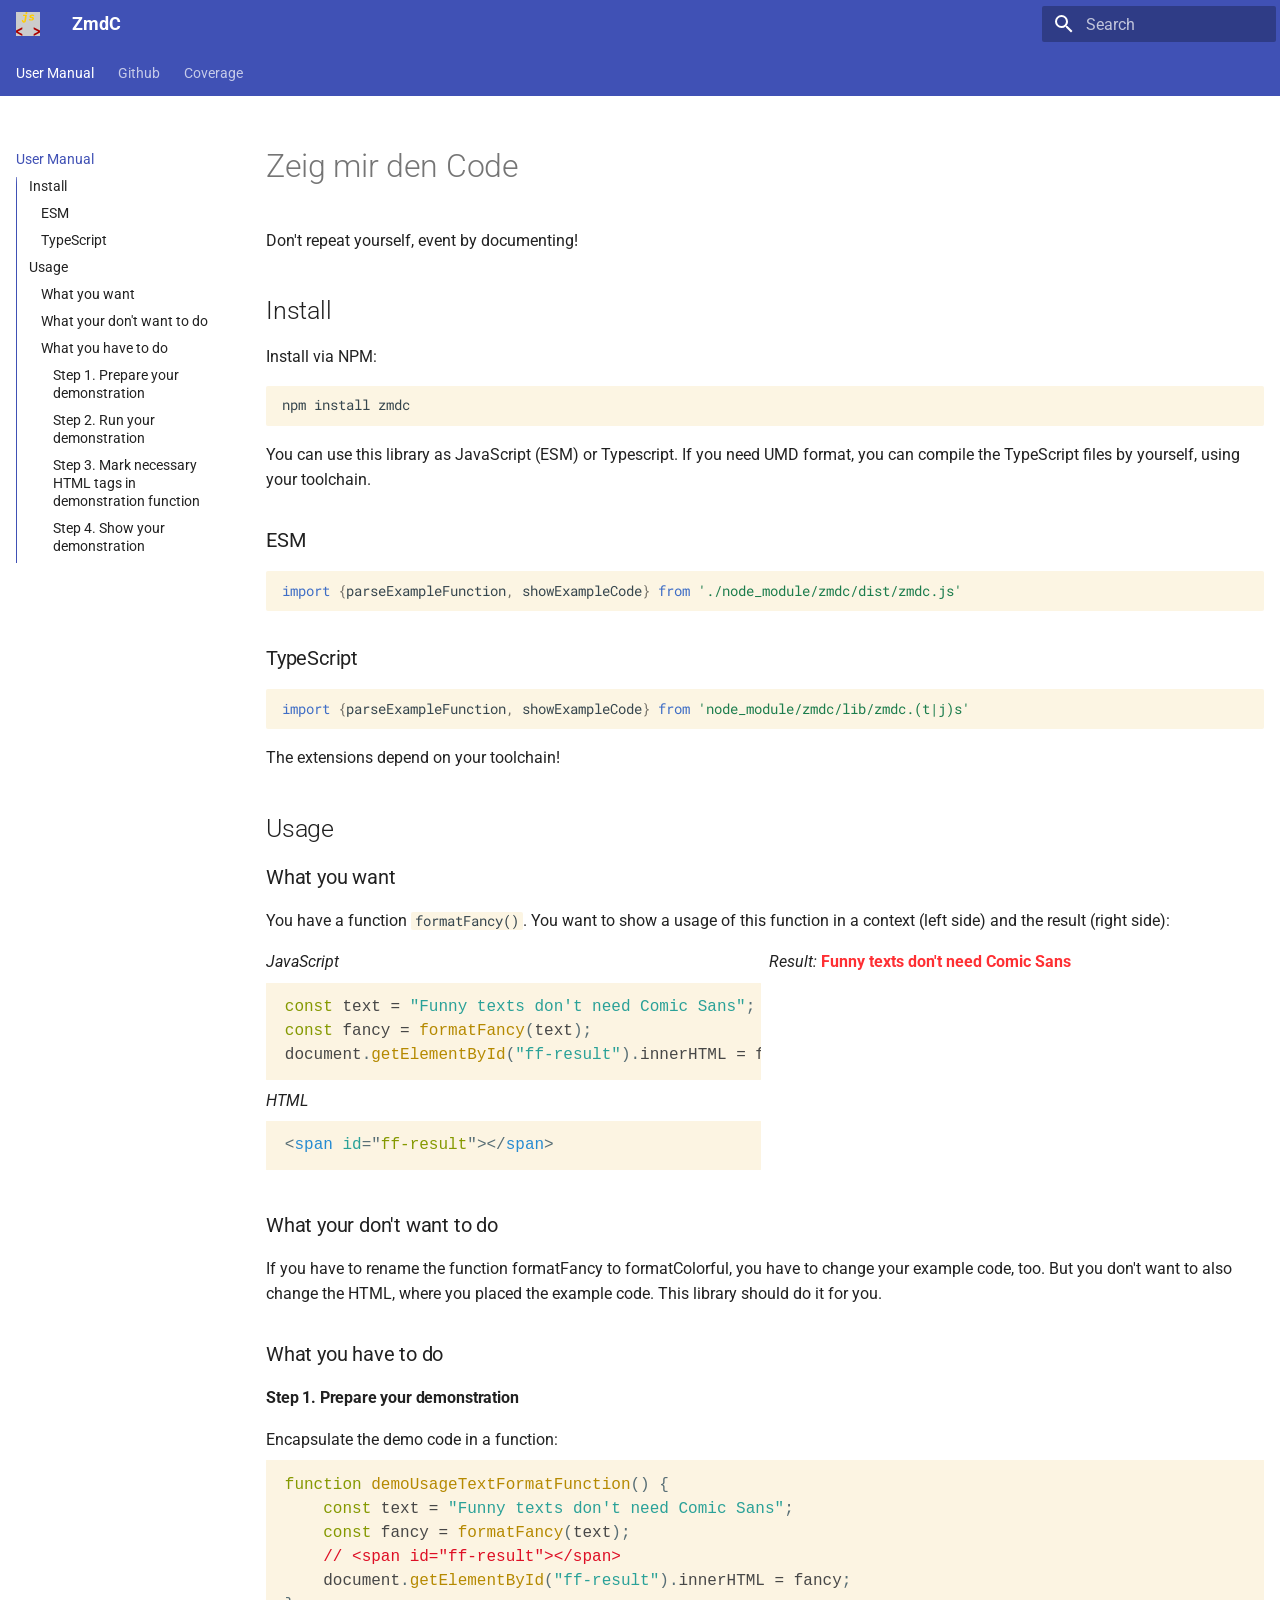
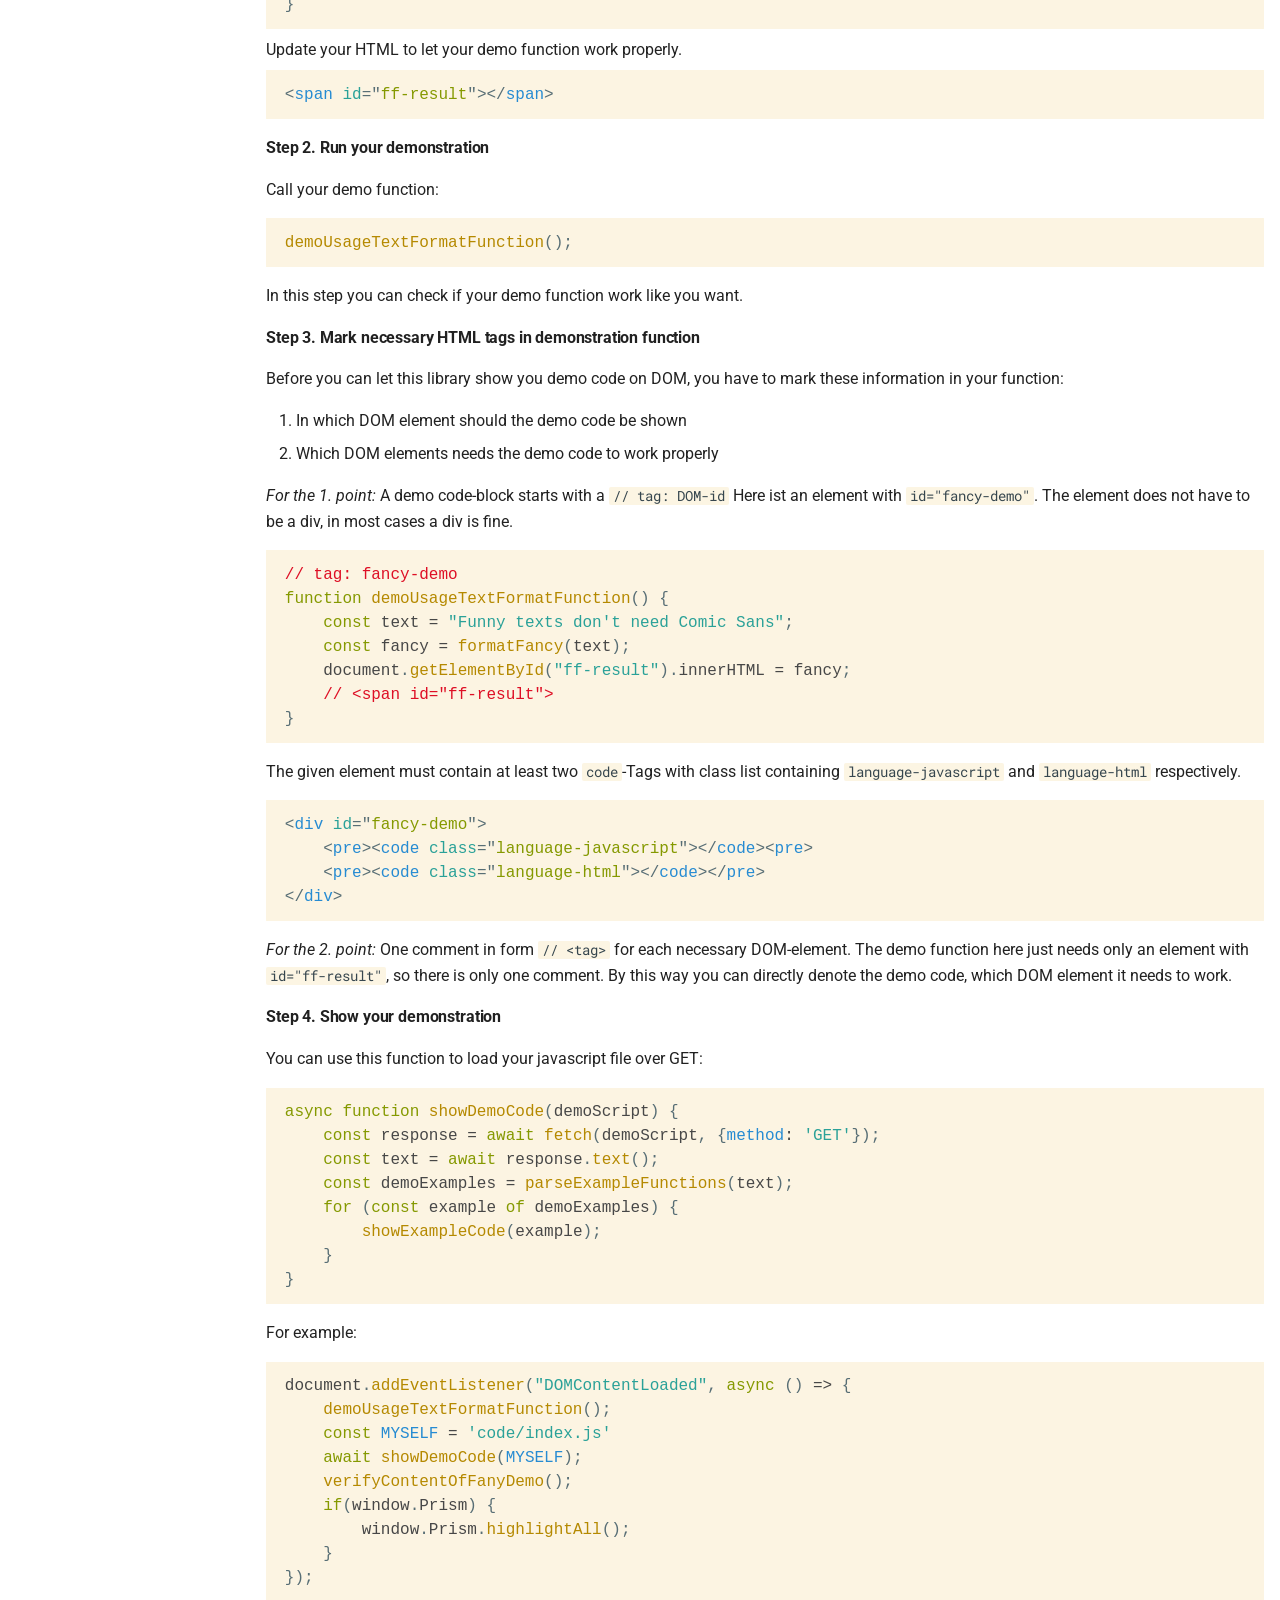
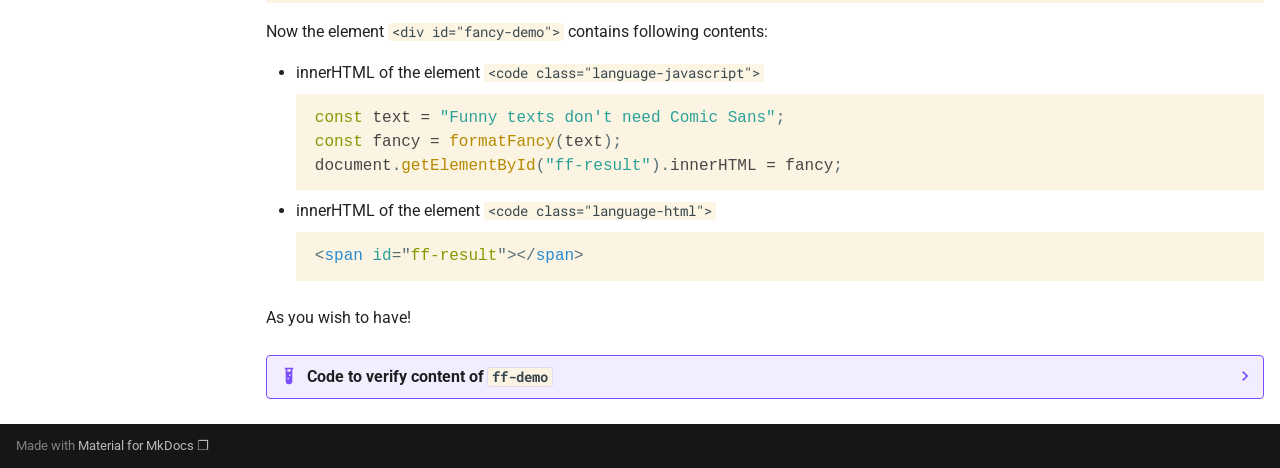
==== commit a15524cf: "auto commit" ====
--- a/index.html
+++ b/index.html
@@ -195,6 +195,23 @@
   
 
       
+        
+  
+  
+  
+    <li class="md-tabs__item">
+      <a href="https://hpb-htw.github.io/zmdc-doc/coverage" class="md-tabs__link">
+        
+  
+    
+  
+  Coverage
+
+      </a>
+    </li>
+  
+
+      
     </ul>
   </div>
 </nav>
@@ -418,6 +435,26 @@
   
   <span class="md-ellipsis">
     Github
+  </span>
+  
+
+      </a>
+    </li>
+  
+
+    
+      
+      
+  
+  
+  
+  
+    <li class="md-nav__item">
+      <a href="https://hpb-htw.github.io/zmdc-doc/coverage" class="md-nav__link">
+        
+  
+  <span class="md-ellipsis">
+    Coverage
   </span>
   
 
